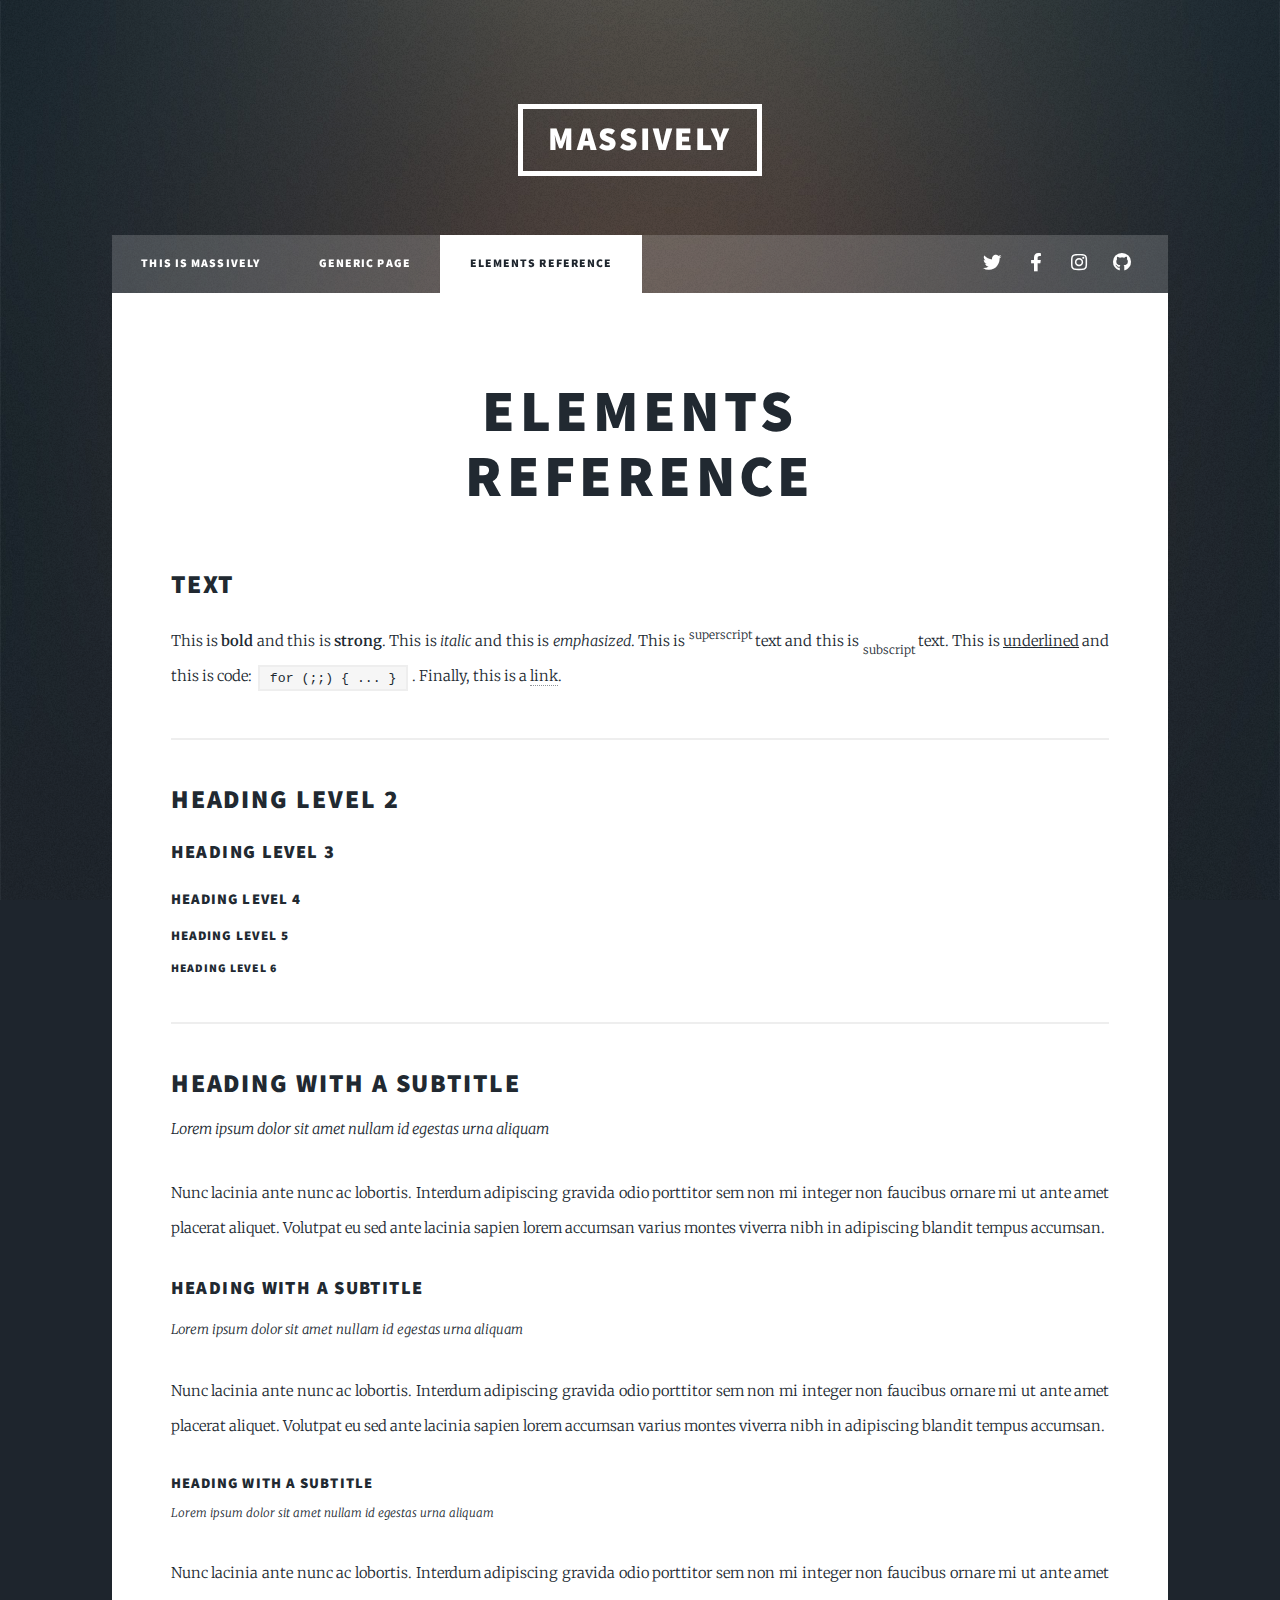
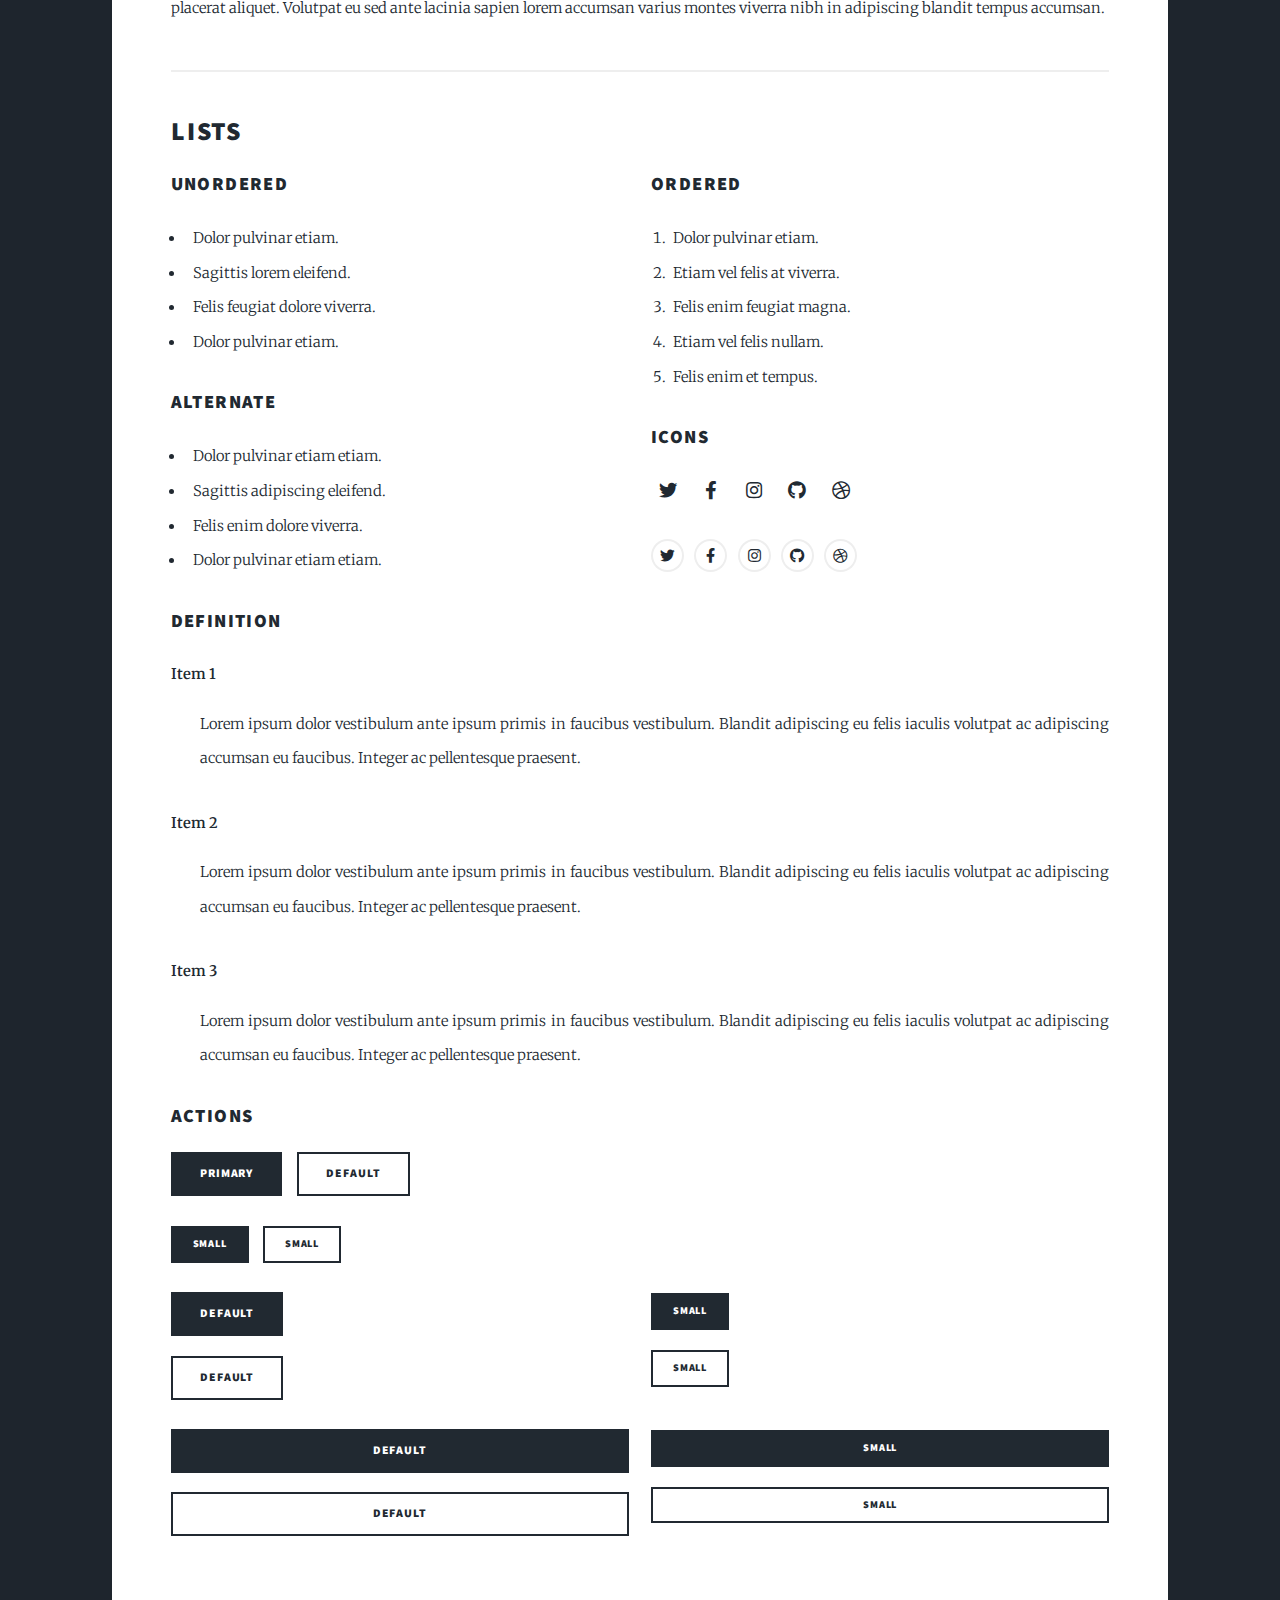
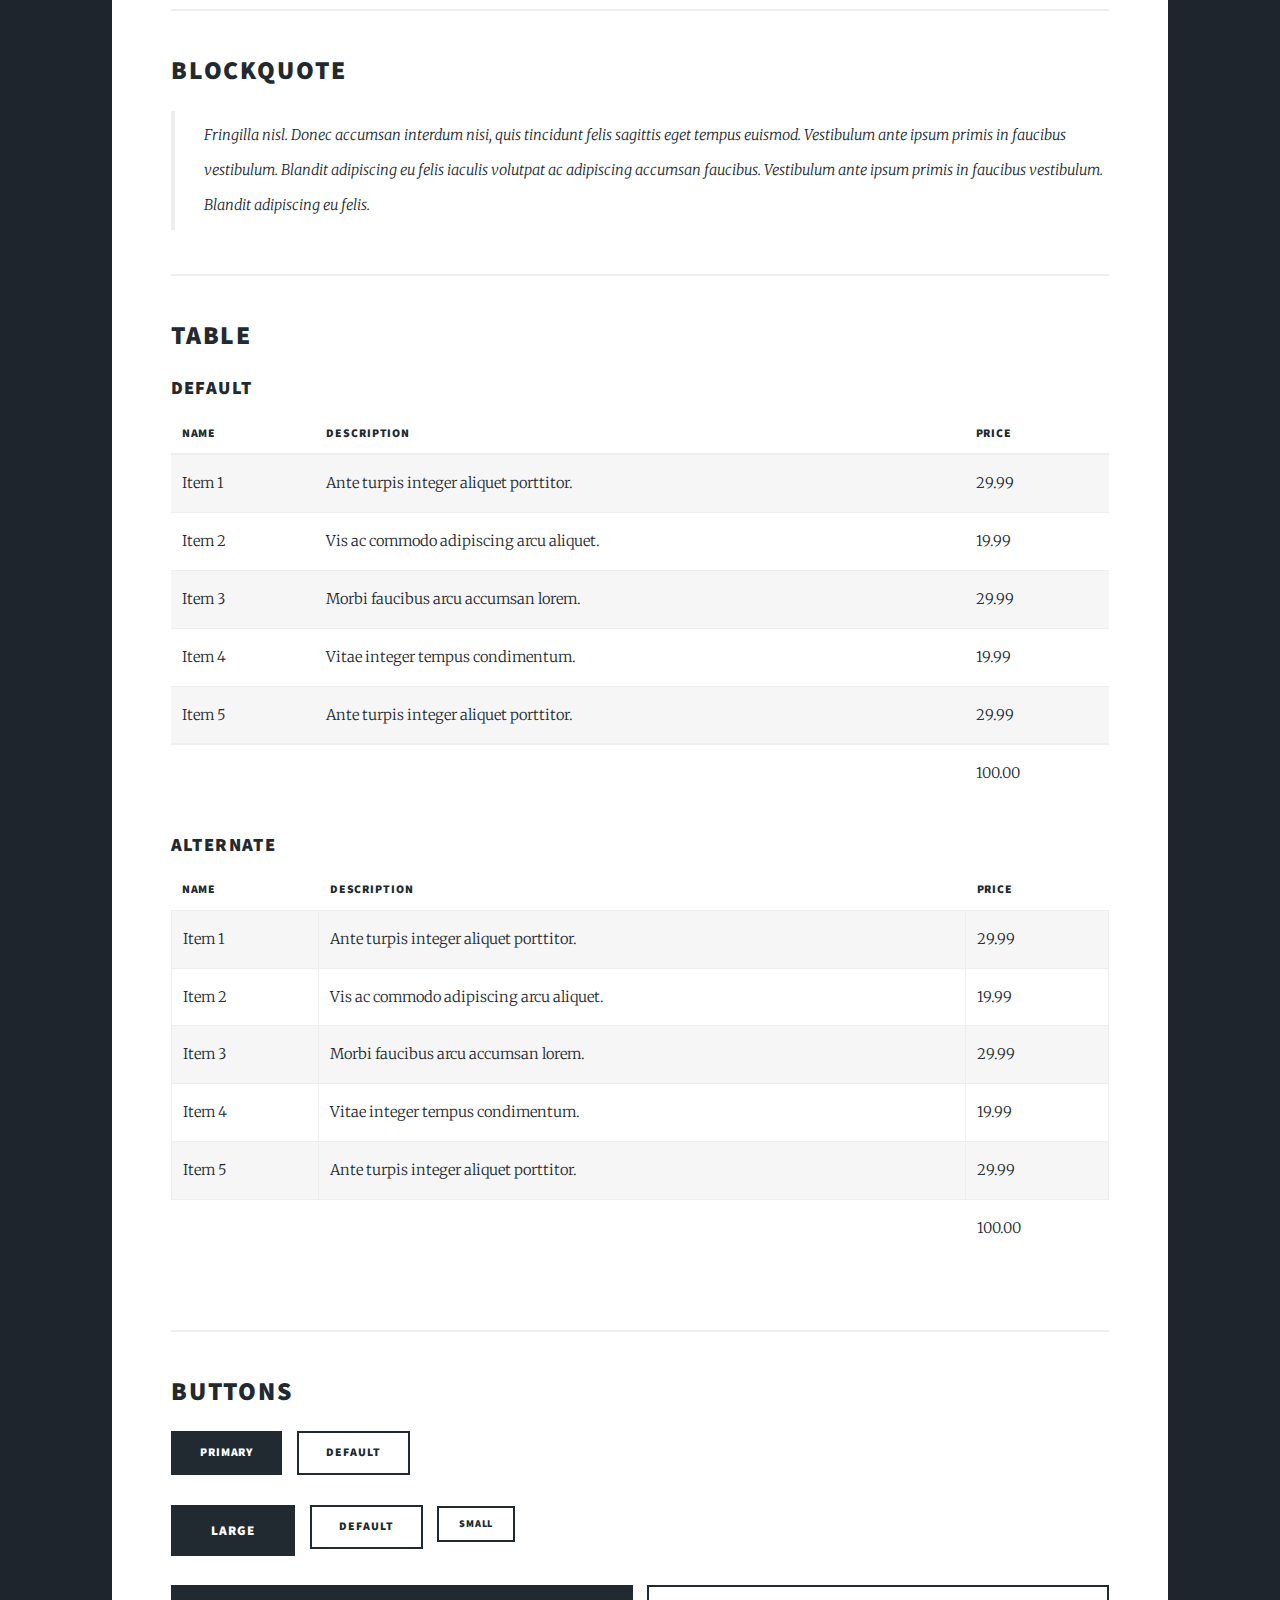
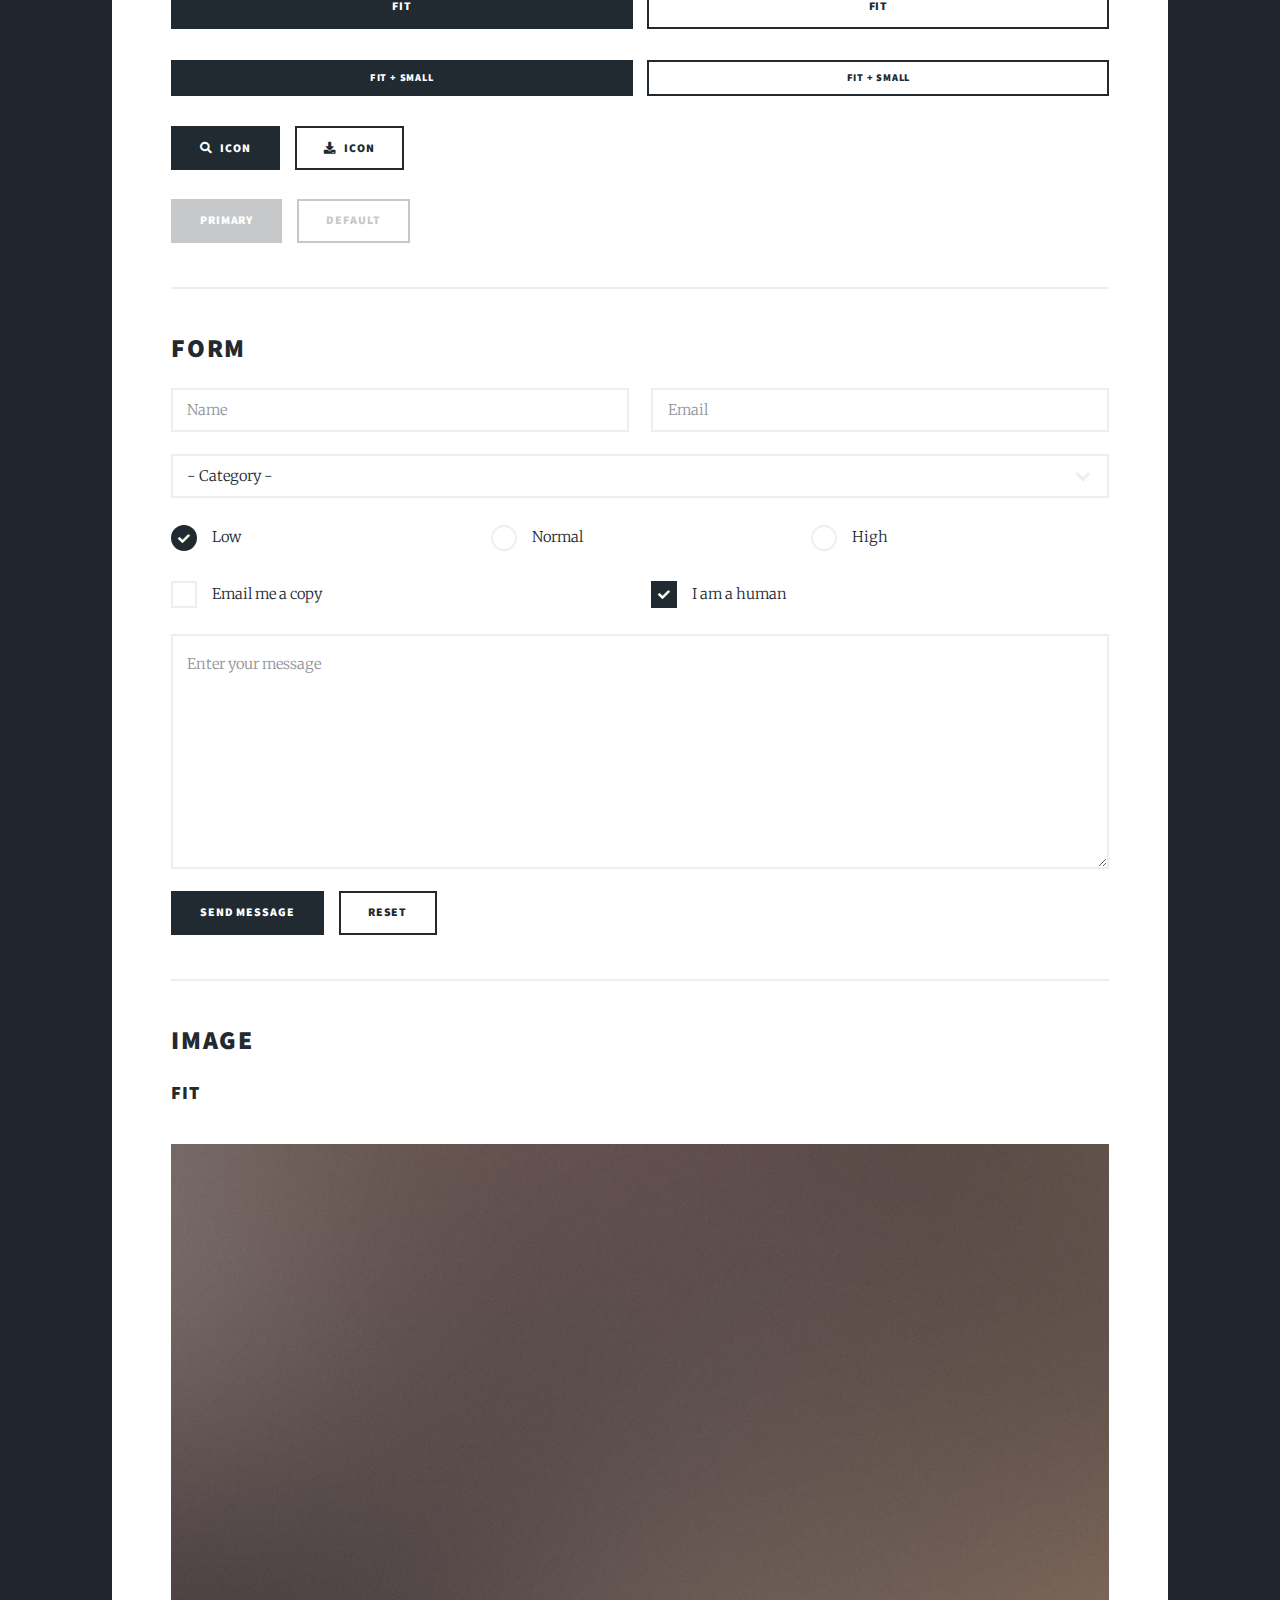
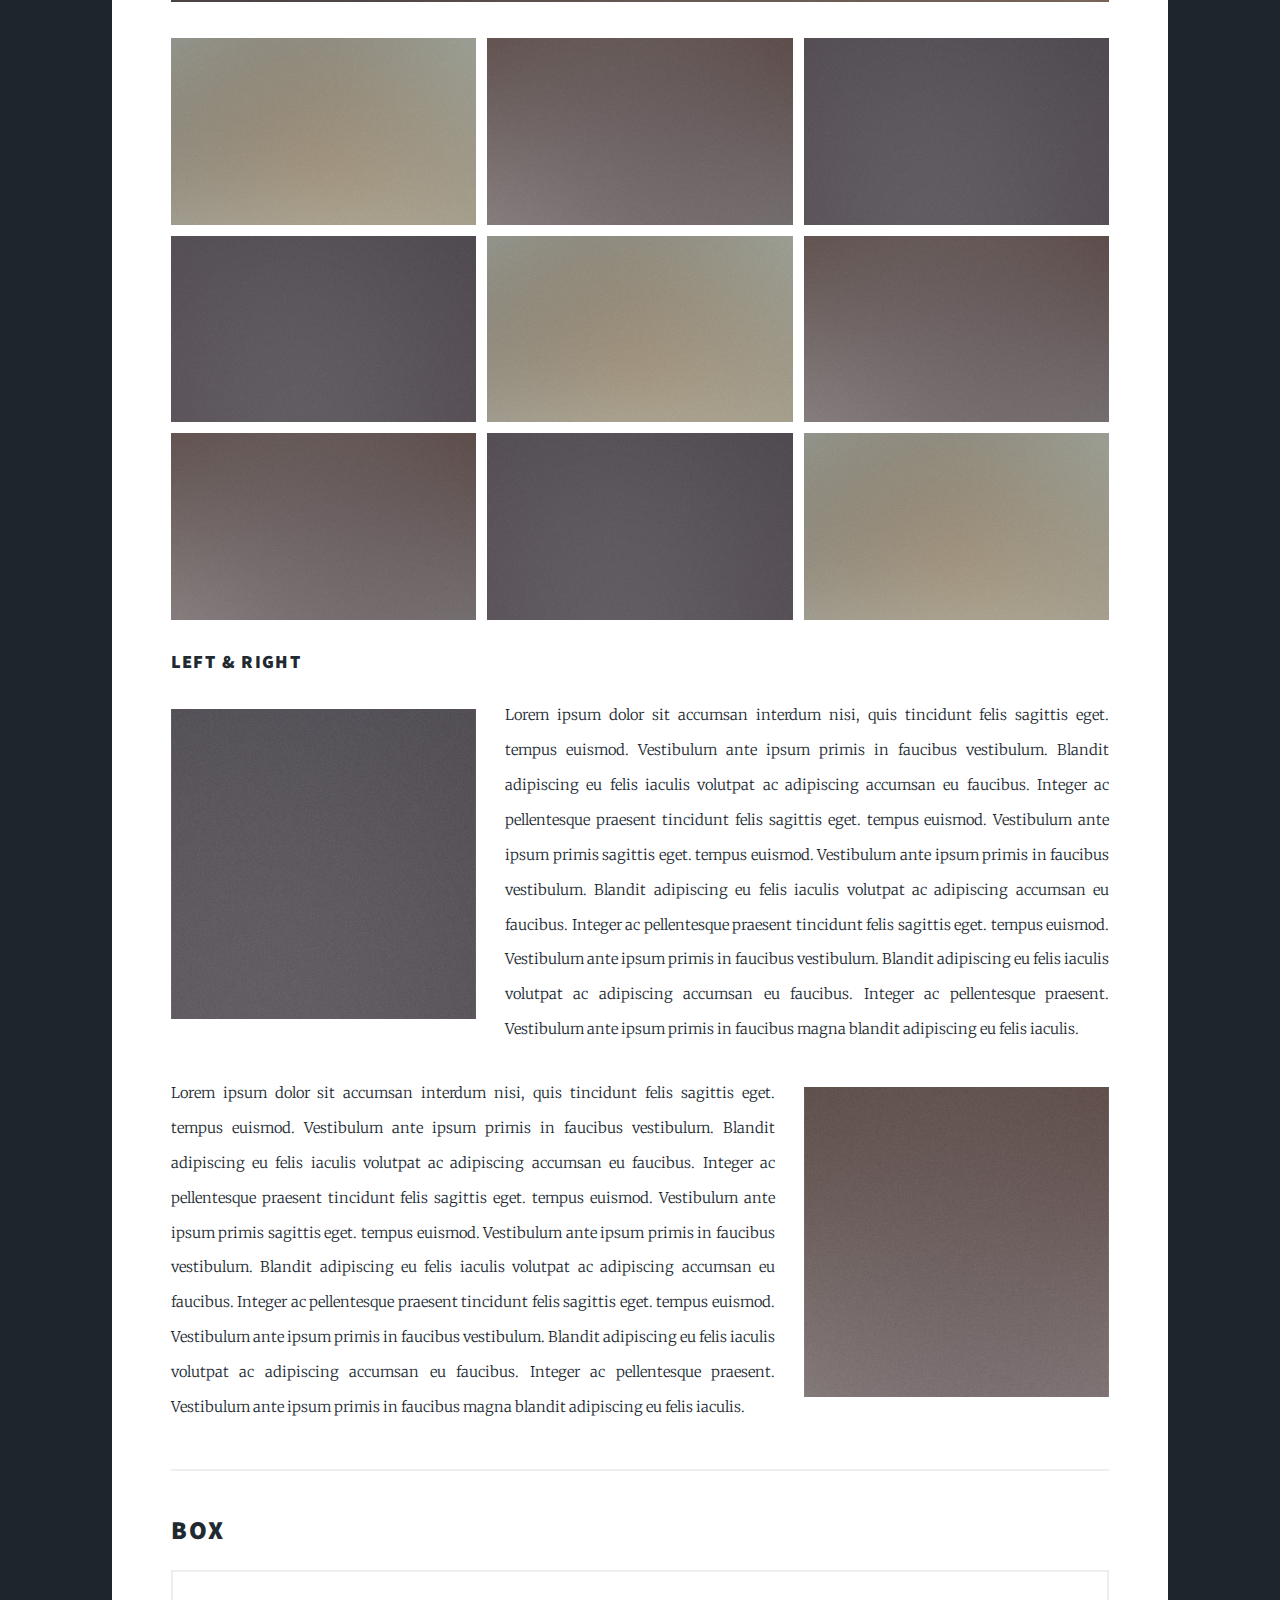
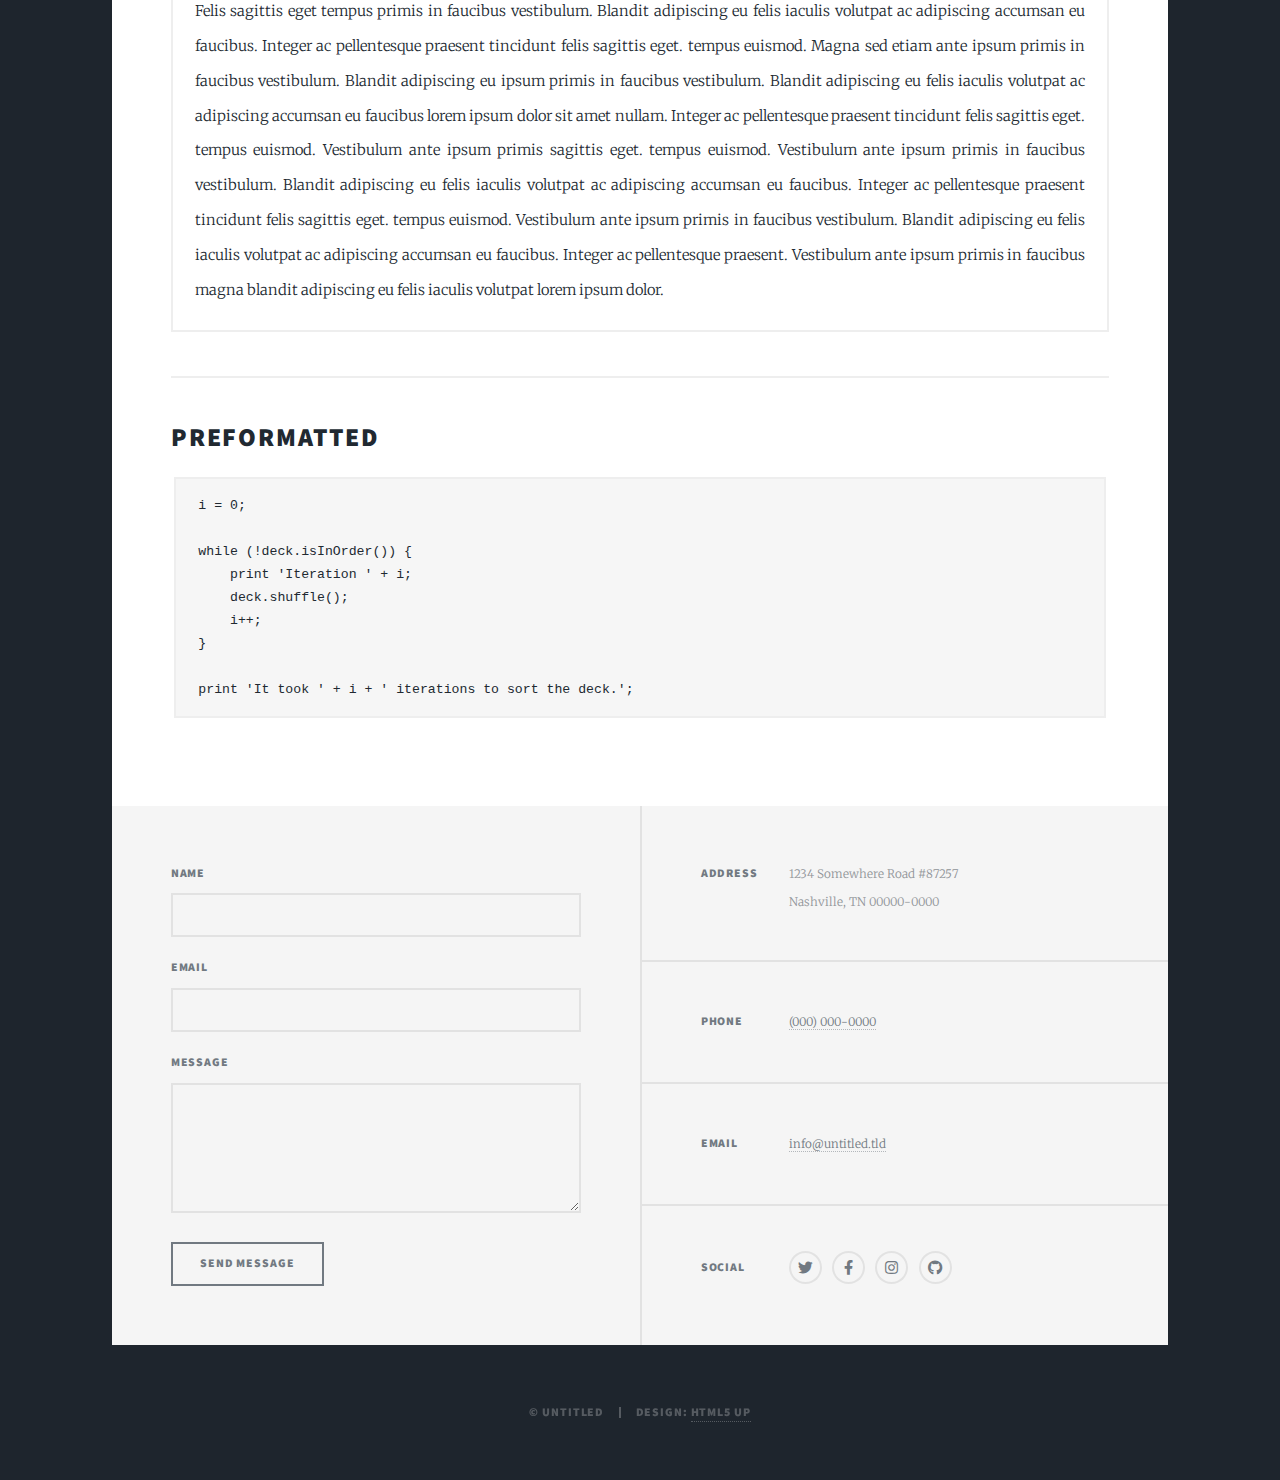
==== elements.html @ 5b3cd72f "Massively Site template upload" ====
<!DOCTYPE HTML>
<!--
	Massively by HTML5 UP
	html5up.net | @ajlkn
	Free for personal and commercial use under the CCA 3.0 license (html5up.net/license)
-->
<html>
	<head>
		<title>Elements Reference - Massively by HTML5 UP</title>
		<meta charset="utf-8" />
		<meta name="viewport" content="width=device-width, initial-scale=1, user-scalable=no" />
		<link rel="stylesheet" href="assets/css/main.css" />
		<noscript><link rel="stylesheet" href="assets/css/noscript.css" /></noscript>
	</head>
	<body class="is-preload">

		<!-- Wrapper -->
			<div id="wrapper">

				<!-- Header -->
					<header id="header">
						<a href="index.html" class="logo">Massively</a>
					</header>

				<!-- Nav -->
					<nav id="nav">
						<ul class="links">
							<li><a href="index.html">This is Massively</a></li>
							<li><a href="generic.html">Generic Page</a></li>
							<li class="active"><a href="elements.html">Elements Reference</a></li>
						</ul>
						<ul class="icons">
							<li><a href="#" class="icon brands fa-twitter"><span class="label">Twitter</span></a></li>
							<li><a href="#" class="icon brands fa-facebook-f"><span class="label">Facebook</span></a></li>
							<li><a href="#" class="icon brands fa-instagram"><span class="label">Instagram</span></a></li>
							<li><a href="#" class="icon brands fa-github"><span class="label">GitHub</span></a></li>
						</ul>
					</nav>

				<!-- Main -->
					<div id="main">

						<!-- Post -->
							<section class="post">
								<header class="major">
									<h1>Elements<br />
									Reference</h1>
								</header>

								<!-- Text stuff -->
									<h2>Text</h2>
									<p>This is <b>bold</b> and this is <strong>strong</strong>. This is <i>italic</i> and this is <em>emphasized</em>.
									This is <sup>superscript</sup> text and this is <sub>subscript</sub> text.
									This is <u>underlined</u> and this is code: <code>for (;;) { ... }</code>.
									Finally, this is a <a href="#">link</a>.</p>
									<hr />
									<h2>Heading Level 2</h2>
									<h3>Heading Level 3</h3>
									<h4>Heading Level 4</h4>
									<h5>Heading Level 5</h5>
									<h6>Heading Level 6</h6>
									<hr />
									<header>
										<h2>Heading with a Subtitle</h2>
										<p>Lorem ipsum dolor sit amet nullam id egestas urna aliquam</p>
									</header>
									<p>Nunc lacinia ante nunc ac lobortis. Interdum adipiscing gravida odio porttitor sem non mi integer non faucibus ornare mi ut ante amet placerat aliquet. Volutpat eu sed ante lacinia sapien lorem accumsan varius montes viverra nibh in adipiscing blandit tempus accumsan.</p>
									<header>
										<h3>Heading with a Subtitle</h3>
										<p>Lorem ipsum dolor sit amet nullam id egestas urna aliquam</p>
									</header>
									<p>Nunc lacinia ante nunc ac lobortis. Interdum adipiscing gravida odio porttitor sem non mi integer non faucibus ornare mi ut ante amet placerat aliquet. Volutpat eu sed ante lacinia sapien lorem accumsan varius montes viverra nibh in adipiscing blandit tempus accumsan.</p>
									<header>
										<h4>Heading with a Subtitle</h4>
										<p>Lorem ipsum dolor sit amet nullam id egestas urna aliquam</p>
									</header>
									<p>Nunc lacinia ante nunc ac lobortis. Interdum adipiscing gravida odio porttitor sem non mi integer non faucibus ornare mi ut ante amet placerat aliquet. Volutpat eu sed ante lacinia sapien lorem accumsan varius montes viverra nibh in adipiscing blandit tempus accumsan.</p>

									<hr />

								<!-- Lists -->
									<h2>Lists</h2>
									<div class="row">
										<div class="col-6 col-12-small">

											<h3>Unordered</h3>
											<ul>
												<li>Dolor pulvinar etiam.</li>
												<li>Sagittis lorem eleifend.</li>
												<li>Felis feugiat dolore viverra.</li>
												<li>Dolor pulvinar etiam.</li>
											</ul>

											<h3>Alternate</h3>
											<ul class="alt">
												<li>Dolor pulvinar etiam etiam.</li>
												<li>Sagittis adipiscing eleifend.</li>
												<li>Felis enim dolore viverra.</li>
												<li>Dolor pulvinar etiam etiam.</li>
											</ul>

										</div>
										<div class="col-6 col-12-small">

											<h3>Ordered</h3>
											<ol>
												<li>Dolor pulvinar etiam.</li>
												<li>Etiam vel felis at viverra.</li>
												<li>Felis enim feugiat magna.</li>
												<li>Etiam vel felis nullam.</li>
												<li>Felis enim et tempus.</li>
											</ol>

											<h3>Icons</h3>
											<ul class="icons">
												<li><a href="#" class="icon brands fa-twitter"><span class="label">Twitter</span></a></li>
												<li><a href="#" class="icon brands fa-facebook-f"><span class="label">Facebook</span></a></li>
												<li><a href="#" class="icon brands fa-instagram"><span class="label">Instagram</span></a></li>
												<li><a href="#" class="icon brands fa-github"><span class="label">Github</span></a></li>
												<li><a href="#" class="icon brands fa-dribbble"><span class="label">Dribbble</span></a></li>
											</ul>
											<ul class="icons alt">
												<li><a href="#" class="icon brands alt fa-twitter"><span class="label">Twitter</span></a></li>
												<li><a href="#" class="icon brands alt fa-facebook-f"><span class="label">Facebook</span></a></li>
												<li><a href="#" class="icon brands alt fa-instagram"><span class="label">Instagram</span></a></li>
												<li><a href="#" class="icon brands alt fa-github"><span class="label">Github</span></a></li>
												<li><a href="#" class="icon brands alt fa-dribbble"><span class="label">Dribbble</span></a></li>
											</ul>

										</div>
									</div>
									<h3>Definition</h3>
									<dl>
										<dt>Item 1</dt>
										<dd>
											<p>Lorem ipsum dolor vestibulum ante ipsum primis in faucibus vestibulum. Blandit adipiscing eu felis iaculis volutpat ac adipiscing accumsan eu faucibus. Integer ac pellentesque praesent.</p>
										</dd>
										<dt>Item 2</dt>
										<dd>
											<p>Lorem ipsum dolor vestibulum ante ipsum primis in faucibus vestibulum. Blandit adipiscing eu felis iaculis volutpat ac adipiscing accumsan eu faucibus. Integer ac pellentesque praesent.</p>
										</dd>
										<dt>Item 3</dt>
										<dd>
											<p>Lorem ipsum dolor vestibulum ante ipsum primis in faucibus vestibulum. Blandit adipiscing eu felis iaculis volutpat ac adipiscing accumsan eu faucibus. Integer ac pellentesque praesent.</p>
										</dd>
									</dl>

									<h3>Actions</h3>
									<ul class="actions">
										<li><a href="#" class="button primary">Primary</a></li>
										<li><a href="#" class="button">Default</a></li>
									</ul>
									<ul class="actions small">
										<li><a href="#" class="button primary small">Small</a></li>
										<li><a href="#" class="button small">Small</a></li>
									</ul>
									<div class="row">
										<div class="col-6 col-12-small">
											<ul class="actions stacked">
												<li><a href="#" class="button primary">Default</a></li>
												<li><a href="#" class="button">Default</a></li>
											</ul>
										</div>
										<div class="col-6 col-12-small">
											<ul class="actions stacked">
												<li><a href="#" class="button primary small">Small</a></li>
												<li><a href="#" class="button small">Small</a></li>
											</ul>
										</div>
									</div>
									<div class="row">
										<div class="col-6 col-12-small">
											<ul class="actions stacked">
												<li><a href="#" class="button primary fit">Default</a></li>
												<li><a href="#" class="button fit">Default</a></li>
											</ul>
										</div>
										<div class="col-6 col-12-small">
											<ul class="actions stacked">
												<li><a href="#" class="button primary small fit">Small</a></li>
												<li><a href="#" class="button small fit">Small</a></li>
											</ul>
										</div>
									</div>

									<hr />

								<!-- Blockquote -->
									<h2>Blockquote</h2>
									<blockquote>Fringilla nisl. Donec accumsan interdum nisi, quis tincidunt felis sagittis eget tempus euismod. Vestibulum ante ipsum primis in faucibus vestibulum. Blandit adipiscing eu felis iaculis volutpat ac adipiscing accumsan faucibus. Vestibulum ante ipsum primis in faucibus vestibulum. Blandit adipiscing eu felis.</blockquote>

									<hr />

								<!-- Table -->
									<h2>Table</h2>

									<h3>Default</h3>
									<div class="table-wrapper">
										<table>
											<thead>
												<tr>
													<th>Name</th>
													<th>Description</th>
													<th>Price</th>
												</tr>
											</thead>
											<tbody>
												<tr>
													<td>Item 1</td>
													<td>Ante turpis integer aliquet porttitor.</td>
													<td>29.99</td>
												</tr>
												<tr>
													<td>Item 2</td>
													<td>Vis ac commodo adipiscing arcu aliquet.</td>
													<td>19.99</td>
												</tr>
												<tr>
													<td>Item 3</td>
													<td> Morbi faucibus arcu accumsan lorem.</td>
													<td>29.99</td>
												</tr>
												<tr>
													<td>Item 4</td>
													<td>Vitae integer tempus condimentum.</td>
													<td>19.99</td>
												</tr>
												<tr>
													<td>Item 5</td>
													<td>Ante turpis integer aliquet porttitor.</td>
													<td>29.99</td>
												</tr>
											</tbody>
											<tfoot>
												<tr>
													<td colspan="2"></td>
													<td>100.00</td>
												</tr>
											</tfoot>
										</table>
									</div>

									<h3>Alternate</h3>
									<div class="table-wrapper">
										<table class="alt">
											<thead>
												<tr>
													<th>Name</th>
													<th>Description</th>
													<th>Price</th>
												</tr>
											</thead>
											<tbody>
												<tr>
													<td>Item 1</td>
													<td>Ante turpis integer aliquet porttitor.</td>
													<td>29.99</td>
												</tr>
												<tr>
													<td>Item 2</td>
													<td>Vis ac commodo adipiscing arcu aliquet.</td>
													<td>19.99</td>
												</tr>
												<tr>
													<td>Item 3</td>
													<td> Morbi faucibus arcu accumsan lorem.</td>
													<td>29.99</td>
												</tr>
												<tr>
													<td>Item 4</td>
													<td>Vitae integer tempus condimentum.</td>
													<td>19.99</td>
												</tr>
												<tr>
													<td>Item 5</td>
													<td>Ante turpis integer aliquet porttitor.</td>
													<td>29.99</td>
												</tr>
											</tbody>
											<tfoot>
												<tr>
													<td colspan="2"></td>
													<td>100.00</td>
												</tr>
											</tfoot>
										</table>
									</div>

									<hr />

								<!-- Buttons -->
									<h2>Buttons</h2>
									<ul class="actions">
										<li><a href="#" class="button primary">Primary</a></li>
										<li><a href="#" class="button">Default</a></li>
									</ul>
									<ul class="actions">
										<li><a href="#" class="button primary large">Large</a></li>
										<li><a href="#" class="button">Default</a></li>
										<li><a href="#" class="button small">Small</a></li>
									</ul>
									<ul class="actions fit">
										<li><a href="#" class="button primary fit">Fit</a></li>
										<li><a href="#" class="button fit">Fit</a></li>
									</ul>
									<ul class="actions fit small">
										<li><a href="#" class="button primary fit small">Fit + Small</a></li>
										<li><a href="#" class="button fit small">Fit + Small</a></li>
									</ul>
									<ul class="actions">
										<li><a href="#" class="button primary icon solid fa-search">Icon</a></li>
										<li><a href="#" class="button icon solid fa-download">Icon</a></li>
									</ul>
									<ul class="actions">
										<li><span class="button primary disabled">Primary</span></li>
										<li><span class="button disabled">Default</span></li>
									</ul>

									<hr />

								<!-- Form -->
									<h2>Form</h2>

									<form method="post" action="#">
										<div class="row gtr-uniform">
											<div class="col-6 col-12-xsmall">
												<input type="text" name="demo-name" id="demo-name" value="" placeholder="Name" />
											</div>
											<div class="col-6 col-12-xsmall">
												<input type="email" name="demo-email" id="demo-email" value="" placeholder="Email" />
											</div>
											<!-- Break -->
											<div class="col-12">
												<select name="demo-category" id="demo-category">
													<option value="">- Category -</option>
													<option value="1">Manufacturing</option>
													<option value="1">Shipping</option>
													<option value="1">Administration</option>
													<option value="1">Human Resources</option>
												</select>
											</div>
											<!-- Break -->
											<div class="col-4 col-12-small">
												<input type="radio" id="demo-priority-low" name="demo-priority" checked>
												<label for="demo-priority-low">Low</label>
											</div>
											<div class="col-4 col-12-small">
												<input type="radio" id="demo-priority-normal" name="demo-priority">
												<label for="demo-priority-normal">Normal</label>
											</div>
											<div class="col-4 col-12-small">
												<input type="radio" id="demo-priority-high" name="demo-priority">
												<label for="demo-priority-high">High</label>
											</div>
											<!-- Break -->
											<div class="col-6 col-12-small">
												<input type="checkbox" id="demo-copy" name="demo-copy">
												<label for="demo-copy">Email me a copy</label>
											</div>
											<div class="col-6 col-12-small">
												<input type="checkbox" id="demo-human" name="demo-human" checked>
												<label for="demo-human">I am a human</label>
											</div>
											<!-- Break -->
											<div class="col-12">
												<textarea name="demo-message" id="demo-message" placeholder="Enter your message" rows="6"></textarea>
											</div>
											<!-- Break -->
											<div class="col-12">
												<ul class="actions">
													<li><input type="submit" value="Send Message" class="primary" /></li>
													<li><input type="reset" value="Reset" /></li>
												</ul>
											</div>
										</div>
									</form>

									<hr />

								<!-- Image -->
									<h2>Image</h2>

									<h3>Fit</h3>
									<span class="image fit"><img src="images/pic01.jpg" alt="" /></span>
									<div class="box alt">
										<div class="row gtr-50 gtr-uniform">
											<div class="col-4"><span class="image fit"><img src="images/pic02.jpg" alt="" /></span></div>
											<div class="col-4"><span class="image fit"><img src="images/pic03.jpg" alt="" /></span></div>
											<div class="col-4"><span class="image fit"><img src="images/pic04.jpg" alt="" /></span></div>
											<!-- Break -->
											<div class="col-4"><span class="image fit"><img src="images/pic04.jpg" alt="" /></span></div>
											<div class="col-4"><span class="image fit"><img src="images/pic02.jpg" alt="" /></span></div>
											<div class="col-4"><span class="image fit"><img src="images/pic03.jpg" alt="" /></span></div>
											<!-- Break -->
											<div class="col-4"><span class="image fit"><img src="images/pic03.jpg" alt="" /></span></div>
											<div class="col-4"><span class="image fit"><img src="images/pic04.jpg" alt="" /></span></div>
											<div class="col-4"><span class="image fit"><img src="images/pic02.jpg" alt="" /></span></div>
										</div>
									</div>

									<h3>Left &amp; Right</h3>
									<p><span class="image left"><img src="images/pic08.jpg" alt="" /></span>Lorem ipsum dolor sit accumsan interdum nisi, quis tincidunt felis sagittis eget. tempus euismod. Vestibulum ante ipsum primis in faucibus vestibulum. Blandit adipiscing eu felis iaculis volutpat ac adipiscing accumsan eu faucibus. Integer ac pellentesque praesent tincidunt felis sagittis eget. tempus euismod. Vestibulum ante ipsum primis sagittis eget. tempus euismod. Vestibulum ante ipsum primis in faucibus vestibulum. Blandit adipiscing eu felis iaculis volutpat ac adipiscing accumsan eu faucibus. Integer ac pellentesque praesent tincidunt felis sagittis eget. tempus euismod. Vestibulum ante ipsum primis in faucibus vestibulum. Blandit adipiscing eu felis iaculis volutpat ac adipiscing accumsan eu faucibus. Integer ac pellentesque praesent. Vestibulum ante ipsum primis in faucibus magna blandit adipiscing eu felis iaculis.</p>
									<p><span class="image right"><img src="images/pic09.jpg" alt="" /></span>Lorem ipsum dolor sit accumsan interdum nisi, quis tincidunt felis sagittis eget. tempus euismod. Vestibulum ante ipsum primis in faucibus vestibulum. Blandit adipiscing eu felis iaculis volutpat ac adipiscing accumsan eu faucibus. Integer ac pellentesque praesent tincidunt felis sagittis eget. tempus euismod. Vestibulum ante ipsum primis sagittis eget. tempus euismod. Vestibulum ante ipsum primis in faucibus vestibulum. Blandit adipiscing eu felis iaculis volutpat ac adipiscing accumsan eu faucibus. Integer ac pellentesque praesent tincidunt felis sagittis eget. tempus euismod. Vestibulum ante ipsum primis in faucibus vestibulum. Blandit adipiscing eu felis iaculis volutpat ac adipiscing accumsan eu faucibus. Integer ac pellentesque praesent. Vestibulum ante ipsum primis in faucibus magna blandit adipiscing eu felis iaculis.</p>

									<hr />

								<!-- Box -->
									<h2>Box</h2>
									<div class="box">
										<p>Felis sagittis eget tempus primis in faucibus vestibulum. Blandit adipiscing eu felis iaculis volutpat ac adipiscing accumsan eu faucibus. Integer ac pellentesque praesent tincidunt felis sagittis eget. tempus euismod. Magna sed etiam ante ipsum primis in faucibus vestibulum. Blandit adipiscing eu ipsum primis in faucibus vestibulum. Blandit adipiscing eu felis iaculis volutpat ac adipiscing accumsan eu faucibus lorem ipsum dolor sit amet nullam. Integer ac pellentesque praesent tincidunt felis sagittis eget. tempus euismod. Vestibulum ante ipsum primis sagittis eget. tempus euismod. Vestibulum ante ipsum primis in faucibus vestibulum. Blandit adipiscing eu felis iaculis volutpat ac adipiscing accumsan eu faucibus. Integer ac pellentesque praesent tincidunt felis sagittis eget. tempus euismod. Vestibulum ante ipsum primis in faucibus vestibulum. Blandit adipiscing eu felis iaculis volutpat ac adipiscing accumsan eu faucibus. Integer ac pellentesque praesent. Vestibulum ante ipsum primis in faucibus magna blandit adipiscing eu felis iaculis volutpat lorem ipsum dolor.</p>
									</div>

									<hr />

								<!-- Preformatted Code -->
									<h2>Preformatted</h2>
									<pre><code>i = 0;

while (!deck.isInOrder()) {
    print 'Iteration ' + i;
    deck.shuffle();
    i++;
}

print 'It took ' + i + ' iterations to sort the deck.';
</code></pre>

							</section>

					</div>

				<!-- Footer -->
					<footer id="footer">
						<section>
							<form method="post" action="#">
								<div class="fields">
									<div class="field">
										<label for="name">Name</label>
										<input type="text" name="name" id="name" />
									</div>
									<div class="field">
										<label for="email">Email</label>
										<input type="text" name="email" id="email" />
									</div>
									<div class="field">
										<label for="message">Message</label>
										<textarea name="message" id="message" rows="3"></textarea>
									</div>
								</div>
								<ul class="actions">
									<li><input type="submit" value="Send Message" /></li>
								</ul>
							</form>
						</section>
						<section class="split contact">
							<section class="alt">
								<h3>Address</h3>
								<p>1234 Somewhere Road #87257<br />
								Nashville, TN 00000-0000</p>
							</section>
							<section>
								<h3>Phone</h3>
								<p><a href="#">(000) 000-0000</a></p>
							</section>
							<section>
								<h3>Email</h3>
								<p><a href="#">info@untitled.tld</a></p>
							</section>
							<section>
								<h3>Social</h3>
								<ul class="icons alt">
									<li><a href="#" class="icon brands alt fa-twitter"><span class="label">Twitter</span></a></li>
									<li><a href="#" class="icon brands alt fa-facebook-f"><span class="label">Facebook</span></a></li>
									<li><a href="#" class="icon brands alt fa-instagram"><span class="label">Instagram</span></a></li>
									<li><a href="#" class="icon brands alt fa-github"><span class="label">GitHub</span></a></li>
								</ul>
							</section>
						</section>
					</footer>

				<!-- Copyright -->
					<div id="copyright">
						<ul><li>&copy; Untitled</li><li>Design: <a href="https://html5up.net">HTML5 UP</a></li></ul>
					</div>

			</div>

		<!-- Scripts -->
			<script src="assets/js/jquery.min.js"></script>
			<script src="assets/js/jquery.scrollex.min.js"></script>
			<script src="assets/js/jquery.scrolly.min.js"></script>
			<script src="assets/js/browser.min.js"></script>
			<script src="assets/js/breakpoints.min.js"></script>
			<script src="assets/js/util.js"></script>
			<script src="assets/js/main.js"></script>

	</body>
</html>
---- assets/css/main.css ----
@import url(fontawesome-all.min.css);
@import url("https://fonts.googleapis.com/css?family=Merriweather:300,700,300italic,700italic|Source+Sans+Pro:900");

/*
	Massively by HTML5 UP
	html5up.net | @ajlkn
	Free for personal and commercial use under the CCA 3.0 license (html5up.net/license)
*/

html, body, div, span, applet, object,
iframe, h1, h2, h3, h4, h5, h6, p, blockquote,
pre, a, abbr, acronym, address, big, cite,
code, del, dfn, em, img, ins, kbd, q, s, samp,
small, strike, strong, sub, sup, tt, var, b,
u, i, center, dl, dt, dd, ol, ul, li, fieldset,
form, label, legend, table, caption, tbody,
tfoot, thead, tr, th, td, article, aside,
canvas, details, embed, figure, figcaption,
footer, header, hgroup, menu, nav, output, ruby,
section, summary, time, mark, audio, video {
	margin: 0;
	padding: 0;
	border: 0;
	font-size: 100%;
	font: inherit;
	vertical-align: baseline;}

article, aside, details, figcaption, figure,
footer, header, hgroup, menu, nav, section {
	display: block;}

body {
	line-height: 1;
}

ol, ul {
	list-style: none;
}

blockquote, q {
	quotes: none;
}

	blockquote:before, blockquote:after, q:before, q:after {
		content: '';
		content: none;
	}

table {
	border-collapse: collapse;
	border-spacing: 0;
}

body {
	-webkit-text-size-adjust: none;
}

mark {
	background-color: transparent;
	color: inherit;
}

input::-moz-focus-inner {
	border: 0;
	padding: 0;
}

input, select, textarea {
	-moz-appearance: none;
	-webkit-appearance: none;
	-ms-appearance: none;
	appearance: none;
}

/* Basic */

	@-ms-viewport {
		width: device-width;
	}

	body {
		-ms-overflow-style: scrollbar;
	}

	@media screen and (max-width: 480px) {

		html, body {
			min-width: 320px;
		}

	}

	html {
		box-sizing: border-box;
	}

	*, *:before, *:after {
		box-sizing: inherit;
	}

	body {
		background-color: #1e252d;
	}

		body.is-preload *, body.is-preload *:before, body.is-preload *:after {
			-moz-animation: none !important;
			-webkit-animation: none !important;
			-ms-animation: none !important;
			animation: none !important;
			-moz-transition: none !important;
			-webkit-transition: none !important;
			-ms-transition: none !important;
			transition: none !important;
		}

/* Type */

	html {
		font-size: 16pt;
	}

		@media screen and (max-width: 1680px) {

			html {
				font-size: 12pt;
			}

		}

		@media screen and (max-width: 1280px) {

			html {
				font-size: 11pt;
			}

		}

		@media screen and (max-width: 360px) {

			html {
				font-size: 10pt;
			}

		}

	body {
		color: #212931;
	}

	body, input, select, textarea {
		font-family: "Merriweather", Georgia, serif;
		font-weight: 300;
		font-size: 1rem;
		line-height: 2.375;
	}

	a {
		-moz-transition: color 0.2s ease-in-out, background-color 0.2s ease-in-out, border-color 0.2s ease-in-out, box-shadow 0.2s ease-in-out;
		-webkit-transition: color 0.2s ease-in-out, background-color 0.2s ease-in-out, border-color 0.2s ease-in-out, box-shadow 0.2s ease-in-out;
		-ms-transition: color 0.2s ease-in-out, background-color 0.2s ease-in-out, border-color 0.2s ease-in-out, box-shadow 0.2s ease-in-out;
		transition: color 0.2s ease-in-out, background-color 0.2s ease-in-out, border-color 0.2s ease-in-out, box-shadow 0.2s ease-in-out;
		border-bottom: dotted 1px;
		text-decoration: none;
	}

		a:hover {
			border-bottom-color: transparent;
		}

	strong, b {
		font-weight: 600;
	}

	em, i {
		font-style: italic;
	}

	p {
		text-align: justify;
		margin: 0 0 2rem 0;
	}

	h1, h2, h3, h4, h5, h6 {
		font-family: "Source Sans Pro", Helvetica, sans-serif;
		font-weight: 900;
		line-height: 1.5;
		letter-spacing: 0.075em;
		text-transform: uppercase;
		margin: 0 0 1rem 0;
	}

		h1 a, h2 a, h3 a, h4 a, h5 a, h6 a {
			border-bottom: 0;
			color: inherit;
			text-decoration: none;
		}

	h1 {
		font-size: 4rem;
		line-height: 1.1;
		margin: 0 0 2rem 0;
	}

	h2 {
		font-size: 1.75rem;
		line-height: 1.3;
		margin: 0 0 1.5rem 0;
	}

	h3 {
		font-size: 1.25rem;
		margin: 0 0 1.5rem 0;
	}

	h4 {
		font-size: 1rem;
	}

	h5 {
		font-size: 0.9rem;
	}

	h6 {
		font-size: 0.8rem;
	}

	sub {
		font-size: 0.8rem;
		position: relative;
		top: 0.5rem;
	}

	sup {
		font-size: 0.8rem;
		position: relative;
		top: -0.5rem;
	}

	blockquote {
		border-left: solid 4px;
		font-style: italic;
		margin: 0 0 2rem 0;
		padding: 0.5rem 0 0.5rem 2rem;
	}

	code {
		border: solid 2px;
		font-family: "Courier New", monospace;
		font-size: 0.9rem;
		margin: 0 0.25rem;
		padding: 0.25rem 0.65rem;
	}

	pre {
		-webkit-overflow-scrolling: touch;
		font-family: "Courier New", monospace;
		font-size: 0.9rem;
		margin: 0 0 2rem 0;
	}

		pre code {
			display: block;
			line-height: 1.75;
			padding: 1rem 1.5rem;
			overflow-x: auto;
		}

	hr {
		border: 0;
		border-bottom: solid 2px;
		margin: 3rem 0;
	}

		hr.major {
			margin: 5rem 0;
		}

	.align-left {
		text-align: left;
	}

	.align-center {
		text-align: center;
	}

	.align-right {
		text-align: right;
	}

	input, select, textarea {
		color: #212931;
	}

	a {
		color: #212931;
		border-bottom-color: rgba(33, 41, 49, 0.5);
	}

		a:hover {
			border-bottom-color: transparent;
			color: #18bfef !important;
		}

	strong, b {
		color: #212931;
	}

	h1, h2, h3, h4, h5, h6 {
		color: #212931;
	}

	blockquote {
		border-left-color: #eeeeee;
	}

	code {
		background: rgba(220, 220, 220, 0.25);
		border-color: #eeeeee;
	}

	hr {
		border-bottom-color: #eeeeee;
	}

/* Row */

	.row {
		display: flex;
		flex-wrap: wrap;
		box-sizing: border-box;
		align-items: stretch;
	}

		.row > * {
			box-sizing: border-box;
		}

		.row.gtr-uniform > * > :last-child {
			margin-bottom: 0;
		}

		.row.aln-left {
			justify-content: flex-start;
		}

		.row.aln-center {
			justify-content: center;
		}

		.row.aln-right {
			justify-content: flex-end;
		}

		.row.aln-top {
			align-items: flex-start;
		}

		.row.aln-middle {
			align-items: center;
		}

		.row.aln-bottom {
			align-items: flex-end;
		}

		.row > .imp {
			order: -1;
		}

		.row > .col-1 {
			width: 8.33333%;
		}

		.row > .off-1 {
			margin-left: 8.33333%;
		}

		.row > .col-2 {
			width: 16.66667%;
		}

		.row > .off-2 {
			margin-left: 16.66667%;
		}

		.row > .col-3 {
			width: 25%;
		}

		.row > .off-3 {
			margin-left: 25%;
		}

		.row > .col-4 {
			width: 33.33333%;
		}

		.row > .off-4 {
			margin-left: 33.33333%;
		}

		.row > .col-5 {
			width: 41.66667%;
		}

		.row > .off-5 {
			margin-left: 41.66667%;
		}

		.row > .col-6 {
			width: 50%;
		}

		.row > .off-6 {
			margin-left: 50%;
		}

		.row > .col-7 {
			width: 58.33333%;
		}

		.row > .off-7 {
			margin-left: 58.33333%;
		}

		.row > .col-8 {
			width: 66.66667%;
		}

		.row > .off-8 {
			margin-left: 66.66667%;
		}

		.row > .col-9 {
			width: 75%;
		}

		.row > .off-9 {
			margin-left: 75%;
		}

		.row > .col-10 {
			width: 83.33333%;
		}

		.row > .off-10 {
			margin-left: 83.33333%;
		}

		.row > .col-11 {
			width: 91.66667%;
		}

		.row > .off-11 {
			margin-left: 91.66667%;
		}

		.row > .col-12 {
			width: 100%;
		}

		.row > .off-12 {
			margin-left: 100%;
		}

		.row.gtr-0 {
			margin-top: 0;
			margin-left: 0rem;
		}

			.row.gtr-0 > * {
				padding: 0 0 0 0rem;
			}

			.row.gtr-0.gtr-uniform {
				margin-top: 0rem;
			}

				.row.gtr-0.gtr-uniform > * {
					padding-top: 0rem;
				}

		.row.gtr-25 {
			margin-top: 0;
			margin-left: -0.375rem;
		}

			.row.gtr-25 > * {
				padding: 0 0 0 0.375rem;
			}

			.row.gtr-25.gtr-uniform {
				margin-top: -0.375rem;
			}

				.row.gtr-25.gtr-uniform > * {
					padding-top: 0.375rem;
				}

		.row.gtr-50 {
			margin-top: 0;
			margin-left: -0.75rem;
		}

			.row.gtr-50 > * {
				padding: 0 0 0 0.75rem;
			}

			.row.gtr-50.gtr-uniform {
				margin-top: -0.75rem;
			}

				.row.gtr-50.gtr-uniform > * {
					padding-top: 0.75rem;
				}

		.row {
			margin-top: 0;
			margin-left: -1.5rem;
		}

			.row > * {
				padding: 0 0 0 1.5rem;
			}

			.row.gtr-uniform {
				margin-top: -1.5rem;
			}

				.row.gtr-uniform > * {
					padding-top: 1.5rem;
				}

		.row.gtr-150 {
			margin-top: 0;
			margin-left: -2.25rem;
		}

			.row.gtr-150 > * {
				padding: 0 0 0 2.25rem;
			}

			.row.gtr-150.gtr-uniform {
				margin-top: -2.25rem;
			}

				.row.gtr-150.gtr-uniform > * {
					padding-top: 2.25rem;
				}

		.row.gtr-200 {
			margin-top: 0;
			margin-left: -3rem;
		}

			.row.gtr-200 > * {
				padding: 0 0 0 3rem;
			}

			.row.gtr-200.gtr-uniform {
				margin-top: -3rem;
			}

				.row.gtr-200.gtr-uniform > * {
					padding-top: 3rem;
				}

		@media screen and (max-width: 1680px) {

			.row {
				display: flex;
				flex-wrap: wrap;
				box-sizing: border-box;
				align-items: stretch;
			}

				.row > * {
					box-sizing: border-box;
				}

				.row.gtr-uniform > * > :last-child {
					margin-bottom: 0;
				}

				.row.aln-left {
					justify-content: flex-start;
				}

				.row.aln-center {
					justify-content: center;
				}

				.row.aln-right {
					justify-content: flex-end;
				}

				.row.aln-top {
					align-items: flex-start;
				}

				.row.aln-middle {
					align-items: center;
				}

				.row.aln-bottom {
					align-items: flex-end;
				}

				.row > .imp-xlarge {
					order: -1;
				}

				.row > .col-1-xlarge {
					width: 8.33333%;
				}

				.row > .off-1-xlarge {
					margin-left: 8.33333%;
				}

				.row > .col-2-xlarge {
					width: 16.66667%;
				}

				.row > .off-2-xlarge {
					margin-left: 16.66667%;
				}

				.row > .col-3-xlarge {
					width: 25%;
				}

				.row > .off-3-xlarge {
					margin-left: 25%;
				}

				.row > .col-4-xlarge {
					width: 33.33333%;
				}

				.row > .off-4-xlarge {
					margin-left: 33.33333%;
				}

				.row > .col-5-xlarge {
					width: 41.66667%;
				}

				.row > .off-5-xlarge {
					margin-left: 41.66667%;
				}

				.row > .col-6-xlarge {
					width: 50%;
				}

				.row > .off-6-xlarge {
					margin-left: 50%;
				}

				.row > .col-7-xlarge {
					width: 58.33333%;
				}

				.row > .off-7-xlarge {
					margin-left: 58.33333%;
				}

				.row > .col-8-xlarge {
					width: 66.66667%;
				}

				.row > .off-8-xlarge {
					margin-left: 66.66667%;
				}

				.row > .col-9-xlarge {
					width: 75%;
				}

				.row > .off-9-xlarge {
					margin-left: 75%;
				}

				.row > .col-10-xlarge {
					width: 83.33333%;
				}

				.row > .off-10-xlarge {
					margin-left: 83.33333%;
				}

				.row > .col-11-xlarge {
					width: 91.66667%;
				}

				.row > .off-11-xlarge {
					margin-left: 91.66667%;
				}

				.row > .col-12-xlarge {
					width: 100%;
				}

				.row > .off-12-xlarge {
					margin-left: 100%;
				}

				.row.gtr-0 {
					margin-top: 0;
					margin-left: 0rem;
				}

					.row.gtr-0 > * {
						padding: 0 0 0 0rem;
					}

					.row.gtr-0.gtr-uniform {
						margin-top: 0rem;
					}

						.row.gtr-0.gtr-uniform > * {
							padding-top: 0rem;
						}

				.row.gtr-25 {
					margin-top: 0;
					margin-left: -0.375rem;
				}

					.row.gtr-25 > * {
						padding: 0 0 0 0.375rem;
					}

					.row.gtr-25.gtr-uniform {
						margin-top: -0.375rem;
					}

						.row.gtr-25.gtr-uniform > * {
							padding-top: 0.375rem;
						}

				.row.gtr-50 {
					margin-top: 0;
					margin-left: -0.75rem;
				}

					.row.gtr-50 > * {
						padding: 0 0 0 0.75rem;
					}

					.row.gtr-50.gtr-uniform {
						margin-top: -0.75rem;
					}

						.row.gtr-50.gtr-uniform > * {
							padding-top: 0.75rem;
						}

				.row {
					margin-top: 0;
					margin-left: -1.5rem;
				}

					.row > * {
						padding: 0 0 0 1.5rem;
					}

					.row.gtr-uniform {
						margin-top: -1.5rem;
					}

						.row.gtr-uniform > * {
							padding-top: 1.5rem;
						}

				.row.gtr-150 {
					margin-top: 0;
					margin-left: -2.25rem;
				}

					.row.gtr-150 > * {
						padding: 0 0 0 2.25rem;
					}

					.row.gtr-150.gtr-uniform {
						margin-top: -2.25rem;
					}

						.row.gtr-150.gtr-uniform > * {
							padding-top: 2.25rem;
						}

				.row.gtr-200 {
					margin-top: 0;
					margin-left: -3rem;
				}

					.row.gtr-200 > * {
						padding: 0 0 0 3rem;
					}

					.row.gtr-200.gtr-uniform {
						margin-top: -3rem;
					}

						.row.gtr-200.gtr-uniform > * {
							padding-top: 3rem;
						}

		}

		@media screen and (max-width: 1280px) {

			.row {
				display: flex;
				flex-wrap: wrap;
				box-sizing: border-box;
				align-items: stretch;
			}

				.row > * {
					box-sizing: border-box;
				}

				.row.gtr-uniform > * > :last-child {
					margin-bottom: 0;
				}

				.row.aln-left {
					justify-content: flex-start;
				}

				.row.aln-center {
					justify-content: center;
				}

				.row.aln-right {
					justify-content: flex-end;
				}

				.row.aln-top {
					align-items: flex-start;
				}

				.row.aln-middle {
					align-items: center;
				}

				.row.aln-bottom {
					align-items: flex-end;
				}

				.row > .imp-large {
					order: -1;
				}

				.row > .col-1-large {
					width: 8.33333%;
				}

				.row > .off-1-large {
					margin-left: 8.33333%;
				}

				.row > .col-2-large {
					width: 16.66667%;
				}

				.row > .off-2-large {
					margin-left: 16.66667%;
				}

				.row > .col-3-large {
					width: 25%;
				}

				.row > .off-3-large {
					margin-left: 25%;
				}

				.row > .col-4-large {
					width: 33.33333%;
				}

				.row > .off-4-large {
					margin-left: 33.33333%;
				}

				.row > .col-5-large {
					width: 41.66667%;
				}

				.row > .off-5-large {
					margin-left: 41.66667%;
				}

				.row > .col-6-large {
					width: 50%;
				}

				.row > .off-6-large {
					margin-left: 50%;
				}

				.row > .col-7-large {
					width: 58.33333%;
				}

				.row > .off-7-large {
					margin-left: 58.33333%;
				}

				.row > .col-8-large {
					width: 66.66667%;
				}

				.row > .off-8-large {
					margin-left: 66.66667%;
				}

				.row > .col-9-large {
					width: 75%;
				}

				.row > .off-9-large {
					margin-left: 75%;
				}

				.row > .col-10-large {
					width: 83.33333%;
				}

				.row > .off-10-large {
					margin-left: 83.33333%;
				}

				.row > .col-11-large {
					width: 91.66667%;
				}

				.row > .off-11-large {
					margin-left: 91.66667%;
				}

				.row > .col-12-large {
					width: 100%;
				}

				.row > .off-12-large {
					margin-left: 100%;
				}

				.row.gtr-0 {
					margin-top: 0;
					margin-left: 0rem;
				}

					.row.gtr-0 > * {
						padding: 0 0 0 0rem;
					}

					.row.gtr-0.gtr-uniform {
						margin-top: 0rem;
					}

						.row.gtr-0.gtr-uniform > * {
							padding-top: 0rem;
						}

				.row.gtr-25 {
					margin-top: 0;
					margin-left: -0.375rem;
				}

					.row.gtr-25 > * {
						padding: 0 0 0 0.375rem;
					}

					.row.gtr-25.gtr-uniform {
						margin-top: -0.375rem;
					}

						.row.gtr-25.gtr-uniform > * {
							padding-top: 0.375rem;
						}

				.row.gtr-50 {
					margin-top: 0;
					margin-left: -0.75rem;
				}

					.row.gtr-50 > * {
						padding: 0 0 0 0.75rem;
					}

					.row.gtr-50.gtr-uniform {
						margin-top: -0.75rem;
					}

						.row.gtr-50.gtr-uniform > * {
							padding-top: 0.75rem;
						}

				.row {
					margin-top: 0;
					margin-left: -1.5rem;
				}

					.row > * {
						padding: 0 0 0 1.5rem;
					}

					.row.gtr-uniform {
						margin-top: -1.5rem;
					}

						.row.gtr-uniform > * {
							padding-top: 1.5rem;
						}

				.row.gtr-150 {
					margin-top: 0;
					margin-left: -2.25rem;
				}

					.row.gtr-150 > * {
						padding: 0 0 0 2.25rem;
					}

					.row.gtr-150.gtr-uniform {
						margin-top: -2.25rem;
					}

						.row.gtr-150.gtr-uniform > * {
							padding-top: 2.25rem;
						}

				.row.gtr-200 {
					margin-top: 0;
					margin-left: -3rem;
				}

					.row.gtr-200 > * {
						padding: 0 0 0 3rem;
					}

					.row.gtr-200.gtr-uniform {
						margin-top: -3rem;
					}

						.row.gtr-200.gtr-uniform > * {
							padding-top: 3rem;
						}

		}

		@media screen and (max-width: 980px) {

			.row {
				display: flex;
				flex-wrap: wrap;
				box-sizing: border-box;
				align-items: stretch;
			}

				.row > * {
					box-sizing: border-box;
				}

				.row.gtr-uniform > * > :last-child {
					margin-bottom: 0;
				}

				.row.aln-left {
					justify-content: flex-start;
				}

				.row.aln-center {
					justify-content: center;
				}

				.row.aln-right {
					justify-content: flex-end;
				}

				.row.aln-top {
					align-items: flex-start;
				}

				.row.aln-middle {
					align-items: center;
				}

				.row.aln-bottom {
					align-items: flex-end;
				}

				.row > .imp-medium {
					order: -1;
				}

				.row > .col-1-medium {
					width: 8.33333%;
				}

				.row > .off-1-medium {
					margin-left: 8.33333%;
				}

				.row > .col-2-medium {
					width: 16.66667%;
				}

				.row > .off-2-medium {
					margin-left: 16.66667%;
				}

				.row > .col-3-medium {
					width: 25%;
				}

				.row > .off-3-medium {
					margin-left: 25%;
				}

				.row > .col-4-medium {
					width: 33.33333%;
				}

				.row > .off-4-medium {
					margin-left: 33.33333%;
				}

				.row > .col-5-medium {
					width: 41.66667%;
				}

				.row > .off-5-medium {
					margin-left: 41.66667%;
				}

				.row > .col-6-medium {
					width: 50%;
				}

				.row > .off-6-medium {
					margin-left: 50%;
				}

				.row > .col-7-medium {
					width: 58.33333%;
				}

				.row > .off-7-medium {
					margin-left: 58.33333%;
				}

				.row > .col-8-medium {
					width: 66.66667%;
				}

				.row > .off-8-medium {
					margin-left: 66.66667%;
				}

				.row > .col-9-medium {
					width: 75%;
				}

				.row > .off-9-medium {
					margin-left: 75%;
				}

				.row > .col-10-medium {
					width: 83.33333%;
				}

				.row > .off-10-medium {
					margin-left: 83.33333%;
				}

				.row > .col-11-medium {
					width: 91.66667%;
				}

				.row > .off-11-medium {
					margin-left: 91.66667%;
				}

				.row > .col-12-medium {
					width: 100%;
				}

				.row > .off-12-medium {
					margin-left: 100%;
				}

				.row.gtr-0 {
					margin-top: 0;
					margin-left: 0rem;
				}

					.row.gtr-0 > * {
						padding: 0 0 0 0rem;
					}

					.row.gtr-0.gtr-uniform {
						margin-top: 0rem;
					}

						.row.gtr-0.gtr-uniform > * {
							padding-top: 0rem;
						}

				.row.gtr-25 {
					margin-top: 0;
					margin-left: -0.375rem;
				}

					.row.gtr-25 > * {
						padding: 0 0 0 0.375rem;
					}

					.row.gtr-25.gtr-uniform {
						margin-top: -0.375rem;
					}

						.row.gtr-25.gtr-uniform > * {
							padding-top: 0.375rem;
						}

				.row.gtr-50 {
					margin-top: 0;
					margin-left: -0.75rem;
				}

					.row.gtr-50 > * {
						padding: 0 0 0 0.75rem;
					}

					.row.gtr-50.gtr-uniform {
						margin-top: -0.75rem;
					}

						.row.gtr-50.gtr-uniform > * {
							padding-top: 0.75rem;
						}

				.row {
					margin-top: 0;
					margin-left: -1.5rem;
				}

					.row > * {
						padding: 0 0 0 1.5rem;
					}

					.row.gtr-uniform {
						margin-top: -1.5rem;
					}

						.row.gtr-uniform > * {
							padding-top: 1.5rem;
						}

				.row.gtr-150 {
					margin-top: 0;
					margin-left: -2.25rem;
				}

					.row.gtr-150 > * {
						padding: 0 0 0 2.25rem;
					}

					.row.gtr-150.gtr-uniform {
						margin-top: -2.25rem;
					}

						.row.gtr-150.gtr-uniform > * {
							padding-top: 2.25rem;
						}

				.row.gtr-200 {
					margin-top: 0;
					margin-left: -3rem;
				}

					.row.gtr-200 > * {
						padding: 0 0 0 3rem;
					}

					.row.gtr-200.gtr-uniform {
						margin-top: -3rem;
					}

						.row.gtr-200.gtr-uniform > * {
							padding-top: 3rem;
						}

		}

		@media screen and (max-width: 736px) {

			.row {
				display: flex;
				flex-wrap: wrap;
				box-sizing: border-box;
				align-items: stretch;
			}

				.row > * {
					box-sizing: border-box;
				}

				.row.gtr-uniform > * > :last-child {
					margin-bottom: 0;
				}

				.row.aln-left {
					justify-content: flex-start;
				}

				.row.aln-center {
					justify-content: center;
				}

				.row.aln-right {
					justify-content: flex-end;
				}

				.row.aln-top {
					align-items: flex-start;
				}

				.row.aln-middle {
					align-items: center;
				}

				.row.aln-bottom {
					align-items: flex-end;
				}

				.row > .imp-small {
					order: -1;
				}

				.row > .col-1-small {
					width: 8.33333%;
				}

				.row > .off-1-small {
					margin-left: 8.33333%;
				}

				.row > .col-2-small {
					width: 16.66667%;
				}

				.row > .off-2-small {
					margin-left: 16.66667%;
				}

				.row > .col-3-small {
					width: 25%;
				}

				.row > .off-3-small {
					margin-left: 25%;
				}

				.row > .col-4-small {
					width: 33.33333%;
				}

				.row > .off-4-small {
					margin-left: 33.33333%;
				}

				.row > .col-5-small {
					width: 41.66667%;
				}

				.row > .off-5-small {
					margin-left: 41.66667%;
				}

				.row > .col-6-small {
					width: 50%;
				}

				.row > .off-6-small {
					margin-left: 50%;
				}

				.row > .col-7-small {
					width: 58.33333%;
				}

				.row > .off-7-small {
					margin-left: 58.33333%;
				}

				.row > .col-8-small {
					width: 66.66667%;
				}

				.row > .off-8-small {
					margin-left: 66.66667%;
				}

				.row > .col-9-small {
					width: 75%;
				}

				.row > .off-9-small {
					margin-left: 75%;
				}

				.row > .col-10-small {
					width: 83.33333%;
				}

				.row > .off-10-small {
					margin-left: 83.33333%;
				}

				.row > .col-11-small {
					width: 91.66667%;
				}

				.row > .off-11-small {
					margin-left: 91.66667%;
				}

				.row > .col-12-small {
					width: 100%;
				}

				.row > .off-12-small {
					margin-left: 100%;
				}

				.row.gtr-0 {
					margin-top: 0;
					margin-left: 0rem;
				}

					.row.gtr-0 > * {
						padding: 0 0 0 0rem;
					}

					.row.gtr-0.gtr-uniform {
						margin-top: 0rem;
					}

						.row.gtr-0.gtr-uniform > * {
							padding-top: 0rem;
						}

				.row.gtr-25 {
					margin-top: 0;
					margin-left: -0.375rem;
				}

					.row.gtr-25 > * {
						padding: 0 0 0 0.375rem;
					}

					.row.gtr-25.gtr-uniform {
						margin-top: -0.375rem;
					}

						.row.gtr-25.gtr-uniform > * {
							padding-top: 0.375rem;
						}

				.row.gtr-50 {
					margin-top: 0;
					margin-left: -0.75rem;
				}

					.row.gtr-50 > * {
						padding: 0 0 0 0.75rem;
					}

					.row.gtr-50.gtr-uniform {
						margin-top: -0.75rem;
					}

						.row.gtr-50.gtr-uniform > * {
							padding-top: 0.75rem;
						}

				.row {
					margin-top: 0;
					margin-left: -1.5rem;
				}

					.row > * {
						padding: 0 0 0 1.5rem;
					}

					.row.gtr-uniform {
						margin-top: -1.5rem;
					}

						.row.gtr-uniform > * {
							padding-top: 1.5rem;
						}

				.row.gtr-150 {
					margin-top: 0;
					margin-left: -2.25rem;
				}

					.row.gtr-150 > * {
						padding: 0 0 0 2.25rem;
					}

					.row.gtr-150.gtr-uniform {
						margin-top: -2.25rem;
					}

						.row.gtr-150.gtr-uniform > * {
							padding-top: 2.25rem;
						}

				.row.gtr-200 {
					margin-top: 0;
					margin-left: -3rem;
				}

					.row.gtr-200 > * {
						padding: 0 0 0 3rem;
					}

					.row.gtr-200.gtr-uniform {
						margin-top: -3rem;
					}

						.row.gtr-200.gtr-uniform > * {
							padding-top: 3rem;
						}

		}

		@media screen and (max-width: 480px) {

			.row {
				display: flex;
				flex-wrap: wrap;
				box-sizing: border-box;
				align-items: stretch;
			}

				.row > * {
					box-sizing: border-box;
				}

				.row.gtr-uniform > * > :last-child {
					margin-bottom: 0;
				}

				.row.aln-left {
					justify-content: flex-start;
				}

				.row.aln-center {
					justify-content: center;
				}

				.row.aln-right {
					justify-content: flex-end;
				}

				.row.aln-top {
					align-items: flex-start;
				}

				.row.aln-middle {
					align-items: center;
				}

				.row.aln-bottom {
					align-items: flex-end;
				}

				.row > .imp-xsmall {
					order: -1;
				}

				.row > .col-1-xsmall {
					width: 8.33333%;
				}

				.row > .off-1-xsmall {
					margin-left: 8.33333%;
				}

				.row > .col-2-xsmall {
					width: 16.66667%;
				}

				.row > .off-2-xsmall {
					margin-left: 16.66667%;
				}

				.row > .col-3-xsmall {
					width: 25%;
				}

				.row > .off-3-xsmall {
					margin-left: 25%;
				}

				.row > .col-4-xsmall {
					width: 33.33333%;
				}

				.row > .off-4-xsmall {
					margin-left: 33.33333%;
				}

				.row > .col-5-xsmall {
					width: 41.66667%;
				}

				.row > .off-5-xsmall {
					margin-left: 41.66667%;
				}

				.row > .col-6-xsmall {
					width: 50%;
				}

				.row > .off-6-xsmall {
					margin-left: 50%;
				}

				.row > .col-7-xsmall {
					width: 58.33333%;
				}

				.row > .off-7-xsmall {
					margin-left: 58.33333%;
				}

				.row > .col-8-xsmall {
					width: 66.66667%;
				}

				.row > .off-8-xsmall {
					margin-left: 66.66667%;
				}

				.row > .col-9-xsmall {
					width: 75%;
				}

				.row > .off-9-xsmall {
					margin-left: 75%;
				}

				.row > .col-10-xsmall {
					width: 83.33333%;
				}

				.row > .off-10-xsmall {
					margin-left: 83.33333%;
				}

				.row > .col-11-xsmall {
					width: 91.66667%;
				}

				.row > .off-11-xsmall {
					margin-left: 91.66667%;
				}

				.row > .col-12-xsmall {
					width: 100%;
				}

				.row > .off-12-xsmall {
					margin-left: 100%;
				}

				.row.gtr-0 {
					margin-top: 0;
					margin-left: 0rem;
				}

					.row.gtr-0 > * {
						padding: 0 0 0 0rem;
					}

					.row.gtr-0.gtr-uniform {
						margin-top: 0rem;
					}

						.row.gtr-0.gtr-uniform > * {
							padding-top: 0rem;
						}

				.row.gtr-25 {
					margin-top: 0;
					margin-left: -0.375rem;
				}

					.row.gtr-25 > * {
						padding: 0 0 0 0.375rem;
					}

					.row.gtr-25.gtr-uniform {
						margin-top: -0.375rem;
					}

						.row.gtr-25.gtr-uniform > * {
							padding-top: 0.375rem;
						}

				.row.gtr-50 {
					margin-top: 0;
					margin-left: -0.75rem;
				}

					.row.gtr-50 > * {
						padding: 0 0 0 0.75rem;
					}

					.row.gtr-50.gtr-uniform {
						margin-top: -0.75rem;
					}

						.row.gtr-50.gtr-uniform > * {
							padding-top: 0.75rem;
						}

				.row {
					margin-top: 0;
					margin-left: -1.5rem;
				}

					.row > * {
						padding: 0 0 0 1.5rem;
					}

					.row.gtr-uniform {
						margin-top: -1.5rem;
					}

						.row.gtr-uniform > * {
							padding-top: 1.5rem;
						}

				.row.gtr-150 {
					margin-top: 0;
					margin-left: -2.25rem;
				}

					.row.gtr-150 > * {
						padding: 0 0 0 2.25rem;
					}

					.row.gtr-150.gtr-uniform {
						margin-top: -2.25rem;
					}

						.row.gtr-150.gtr-uniform > * {
							padding-top: 2.25rem;
						}

				.row.gtr-200 {
					margin-top: 0;
					margin-left: -3rem;
				}

					.row.gtr-200 > * {
						padding: 0 0 0 3rem;
					}

					.row.gtr-200.gtr-uniform {
						margin-top: -3rem;
					}

						.row.gtr-200.gtr-uniform > * {
							padding-top: 3rem;
						}

		}

		@media screen and (max-width: 360px) {

			.row {
				display: flex;
				flex-wrap: wrap;
				box-sizing: border-box;
				align-items: stretch;
			}

				.row > * {
					box-sizing: border-box;
				}

				.row.gtr-uniform > * > :last-child {
					margin-bottom: 0;
				}

				.row.aln-left {
					justify-content: flex-start;
				}

				.row.aln-center {
					justify-content: center;
				}

				.row.aln-right {
					justify-content: flex-end;
				}

				.row.aln-top {
					align-items: flex-start;
				}

				.row.aln-middle {
					align-items: center;
				}

				.row.aln-bottom {
					align-items: flex-end;
				}

				.row > .imp-xxsmall {
					order: -1;
				}

				.row > .col-1-xxsmall {
					width: 8.33333%;
				}

				.row > .off-1-xxsmall {
					margin-left: 8.33333%;
				}

				.row > .col-2-xxsmall {
					width: 16.66667%;
				}

				.row > .off-2-xxsmall {
					margin-left: 16.66667%;
				}

				.row > .col-3-xxsmall {
					width: 25%;
				}

				.row > .off-3-xxsmall {
					margin-left: 25%;
				}

				.row > .col-4-xxsmall {
					width: 33.33333%;
				}

				.row > .off-4-xxsmall {
					margin-left: 33.33333%;
				}

				.row > .col-5-xxsmall {
					width: 41.66667%;
				}

				.row > .off-5-xxsmall {
					margin-left: 41.66667%;
				}

				.row > .col-6-xxsmall {
					width: 50%;
				}

				.row > .off-6-xxsmall {
					margin-left: 50%;
				}

				.row > .col-7-xxsmall {
					width: 58.33333%;
				}

				.row > .off-7-xxsmall {
					margin-left: 58.33333%;
				}

				.row > .col-8-xxsmall {
					width: 66.66667%;
				}

				.row > .off-8-xxsmall {
					margin-left: 66.66667%;
				}

				.row > .col-9-xxsmall {
					width: 75%;
				}

				.row > .off-9-xxsmall {
					margin-left: 75%;
				}

				.row > .col-10-xxsmall {
					width: 83.33333%;
				}

				.row > .off-10-xxsmall {
					margin-left: 83.33333%;
				}

				.row > .col-11-xxsmall {
					width: 91.66667%;
				}

				.row > .off-11-xxsmall {
					margin-left: 91.66667%;
				}

				.row > .col-12-xxsmall {
					width: 100%;
				}

				.row > .off-12-xxsmall {
					margin-left: 100%;
				}

				.row.gtr-0 {
					margin-top: 0;
					margin-left: 0rem;
				}

					.row.gtr-0 > * {
						padding: 0 0 0 0rem;
					}

					.row.gtr-0.gtr-uniform {
						margin-top: 0rem;
					}

						.row.gtr-0.gtr-uniform > * {
							padding-top: 0rem;
						}

				.row.gtr-25 {
					margin-top: 0;
					margin-left: -0.375rem;
				}

					.row.gtr-25 > * {
						padding: 0 0 0 0.375rem;
					}

					.row.gtr-25.gtr-uniform {
						margin-top: -0.375rem;
					}

						.row.gtr-25.gtr-uniform > * {
							padding-top: 0.375rem;
						}

				.row.gtr-50 {
					margin-top: 0;
					margin-left: -0.75rem;
				}

					.row.gtr-50 > * {
						padding: 0 0 0 0.75rem;
					}

					.row.gtr-50.gtr-uniform {
						margin-top: -0.75rem;
					}

						.row.gtr-50.gtr-uniform > * {
							padding-top: 0.75rem;
						}

				.row {
					margin-top: 0;
					margin-left: -1.5rem;
				}

					.row > * {
						padding: 0 0 0 1.5rem;
					}

					.row.gtr-uniform {
						margin-top: -1.5rem;
					}

						.row.gtr-uniform > * {
							padding-top: 1.5rem;
						}

				.row.gtr-150 {
					margin-top: 0;
					margin-left: -2.25rem;
				}

					.row.gtr-150 > * {
						padding: 0 0 0 2.25rem;
					}

					.row.gtr-150.gtr-uniform {
						margin-top: -2.25rem;
					}

						.row.gtr-150.gtr-uniform > * {
							padding-top: 2.25rem;
						}

				.row.gtr-200 {
					margin-top: 0;
					margin-left: -3rem;
				}

					.row.gtr-200 > * {
						padding: 0 0 0 3rem;
					}

					.row.gtr-200.gtr-uniform {
						margin-top: -3rem;
					}

						.row.gtr-200.gtr-uniform > * {
							padding-top: 3rem;
						}

		}

/* Box */

	.box {
		border: solid 2px;
		margin-bottom: 2rem;
		padding: 1.5rem;
	}

		.box > :last-child,
		.box > :last-child > :last-child,
		.box > :last-child > :last-child > :last-child {
			margin-bottom: 0;
		}

		.box.alt {
			border: 0;
			border-radius: 0;
			padding: 0;
		}

	.box {
		border-color: #eeeeee;
	}

/* Button */

	input[type="submit"],
	input[type="reset"],
	input[type="button"],
	button,
	.button {
		-moz-appearance: none;
		-webkit-appearance: none;
		-ms-appearance: none;
		appearance: none;
		-moz-transition: background-color 0.2s ease-in-out, box-shadow 0.2s ease-in-out, color 0.2s ease-in-out;
		-webkit-transition: background-color 0.2s ease-in-out, box-shadow 0.2s ease-in-out, color 0.2s ease-in-out;
		-ms-transition: background-color 0.2s ease-in-out, box-shadow 0.2s ease-in-out, color 0.2s ease-in-out;
		transition: background-color 0.2s ease-in-out, box-shadow 0.2s ease-in-out, color 0.2s ease-in-out;
		border: 0;
		border-radius: 0;
		cursor: pointer;
		display: inline-block;
		font-family: "Source Sans Pro", Helvetica, sans-serif;
		font-size: 0.8rem;
		font-weight: 900;
		letter-spacing: 0.075em;
		height: 3rem;
		line-height: 3rem;
		padding: 0 2rem;
		text-align: center;
		text-decoration: none;
		text-transform: uppercase;
		white-space: nowrap;
	}

		input[type="submit"].icon:before,
		input[type="reset"].icon:before,
		input[type="button"].icon:before,
		button.icon:before,
		.button.icon:before {
			margin-right: 0.5rem;
		}

		input[type="submit"].icon.solo,
		input[type="reset"].icon.solo,
		input[type="button"].icon.solo,
		button.icon.solo,
		.button.icon.solo {
			position: relative;
			width: 4rem;
			height: 4rem;
			line-height: 4rem;
			border-radius: 4rem;
			text-indent: 4rem;
			overflow: hidden;
			padding: 0;
			white-space: nowrap;
		}

			input[type="submit"].icon.solo:before,
			input[type="reset"].icon.solo:before,
			input[type="button"].icon.solo:before,
			button.icon.solo:before,
			.button.icon.solo:before {
				position: absolute;
				display: block;
				top: 0;
				left: 0;
				width: inherit;
				height: inherit;
				line-height: inherit;
				font-size: 1.25rem;
				margin-right: 0;
				text-align: center;
				text-indent: 0;
			}

		input[type="submit"].fit,
		input[type="reset"].fit,
		input[type="button"].fit,
		button.fit,
		.button.fit {
			width: 100%;
		}

		input[type="submit"].small,
		input[type="reset"].small,
		input[type="button"].small,
		button.small,
		.button.small {
			font-size: 0.7rem;
			height: 2.5rem;
			line-height: 2.5rem;
			padding: 0 1.5rem;
		}

		input[type="submit"].large,
		input[type="reset"].large,
		input[type="button"].large,
		button.large,
		.button.large {
			font-size: 0.9rem;
			height: 3.5rem;
			line-height: 3.5rem;
			padding: 0 2.75rem;
		}

		@media screen and (max-width: 980px) {

			input[type="submit"],
			input[type="reset"],
			input[type="button"],
			button,
			.button {
				font-size: 0.9rem;
				height: 3.25rem;
				line-height: 3.25rem;
			}

				input[type="submit"].large,
				input[type="reset"].large,
				input[type="button"].large,
				button.large,
				.button.large {
					font-size: 1rem;
					height: 3.75rem;
					line-height: 3.75rem;
				}

		}

		input[type="submit"].disabled, input[type="submit"]:disabled,
		input[type="reset"].disabled,
		input[type="reset"]:disabled,
		input[type="button"].disabled,
		input[type="button"]:disabled,
		button.disabled,
		button:disabled,
		.button.disabled,
		.button:disabled {
			pointer-events: none;
			opacity: 0.25;
		}

	input[type="submit"],
	input[type="reset"],
	input[type="button"],
	button,
	.button {
		background-color: transparent;
		box-shadow: inset 0 0 0 2px #212931;
		color: #212931 !important;
	}

		input[type="submit"]:hover,
		input[type="reset"]:hover,
		input[type="button"]:hover,
		button:hover,
		.button:hover {
			box-shadow: inset 0 0 0 2px #18bfef;
			color: #18bfef !important;
		}

		input[type="submit"].primary,
		input[type="reset"].primary,
		input[type="button"].primary,
		button.primary,
		.button.primary {
			background-color: #212931;
			box-shadow: none;
			color: #ffffff !important;
		}

			input[type="submit"].primary:hover,
			input[type="reset"].primary:hover,
			input[type="button"].primary:hover,
			button.primary:hover,
			.button.primary:hover {
				background-color: #18bfef;
			}

/* Form */

	form {
		margin: 0 0 2rem 0;
	}

		form > :last-child {
			margin-bottom: 0;
		}

		form > .fields {
			display: -moz-flex;
			display: -webkit-flex;
			display: -ms-flex;
			display: flex;
			-moz-flex-wrap: wrap;
			-webkit-flex-wrap: wrap;
			-ms-flex-wrap: wrap;
			flex-wrap: wrap;
			width: calc(100% + 3rem);
			margin: -1.5rem 0 2rem -1.5rem;
		}

			form > .fields > .field {
				-moz-flex-grow: 0;
				-webkit-flex-grow: 0;
				-ms-flex-grow: 0;
				flex-grow: 0;
				-moz-flex-shrink: 0;
				-webkit-flex-shrink: 0;
				-ms-flex-shrink: 0;
				flex-shrink: 0;
				padding: 1.5rem 0 0 1.5rem;
				width: calc(100% - 1.5rem);
			}

				form > .fields > .field.half {
					width: calc(50% - 0.75rem);
				}

				form > .fields > .field.third {
					width: calc(100%/3 - 0.5rem);
				}

				form > .fields > .field.quarter {
					width: calc(25% - 0.375rem);
				}

		@media screen and (max-width: 480px) {

			form > .fields {
				width: calc(100% + 3rem);
				margin: -1.5rem 0 2rem -1.5rem;
			}

				form > .fields > .field {
					padding: 1.5rem 0 0 1.5rem;
					width: calc(100% - 1.5rem);
				}

					form > .fields > .field.half {
						width: calc(100% - 1.5rem);
					}

					form > .fields > .field.third {
						width: calc(100% - 1.5rem);
					}

					form > .fields > .field.quarter {
						width: calc(100% - 1.5rem);
					}

		}

	label {
		display: block;
		font-family: "Source Sans Pro", Helvetica, sans-serif;
		font-weight: 900;
		line-height: 1.5;
		letter-spacing: 0.075em;
		font-size: 0.8rem;
		text-transform: uppercase;
		margin: 0 0 0.75rem 0;
	}

		@media screen and (max-width: 980px) {

			label {
				font-size: 0.9rem;
			}

		}

	input[type="text"],
	input[type="password"],
	input[type="email"],
	select,
	textarea {
		-moz-appearance: none;
		-webkit-appearance: none;
		-ms-appearance: none;
		appearance: none;
		background: transparent;
		border-radius: 0;
		border: solid 2px;
		color: inherit;
		display: block;
		outline: 0;
		padding: 0 1rem;
		text-decoration: none;
		width: 100%;
	}

		input[type="text"]:invalid,
		input[type="password"]:invalid,
		input[type="email"]:invalid,
		select:invalid,
		textarea:invalid {
			box-shadow: none;
		}

	select {
		background-size: 1.25rem;
		background-repeat: no-repeat;
		background-position: calc(100% - 1rem) center;
		height: 3rem;
		padding-right: 3rem;
		text-overflow: ellipsis;
	}

		select:focus::-ms-value {
			background-color: transparent;
		}

		select::-ms-expand {
			display: none;
		}

	input[type="text"],
	input[type="password"],
	input[type="email"],
	select {
		height: 3rem;
	}

	textarea {
		padding: 0.75rem 1rem;
	}

	input[type="checkbox"],
	input[type="radio"] {
		-moz-appearance: none;
		-webkit-appearance: none;
		-ms-appearance: none;
		appearance: none;
		display: block;
		float: left;
		margin-right: -2rem;
		opacity: 0;
		width: 1rem;
		z-index: -1;
	}

		input[type="checkbox"] + label,
		input[type="radio"] + label {
			text-decoration: none;
			cursor: pointer;
			display: inline-block;
			font-size: 1rem;
			letter-spacing: 0;
			font-family: "Merriweather", Georgia, serif;
			text-transform: none;
			font-weight: 300;
			padding-left: 2.8rem;
			padding-right: 1rem;
			position: relative;
		}

			input[type="checkbox"] + label:before,
			input[type="radio"] + label:before {
				-moz-osx-font-smoothing: grayscale;
				-webkit-font-smoothing: antialiased;
				display: inline-block;
				font-style: normal;
				font-variant: normal;
				text-rendering: auto;
				line-height: 1;
				text-transform: none !important;
				font-family: 'Font Awesome 5 Free';
				font-weight: 900;
			}

			input[type="checkbox"] + label:before,
			input[type="radio"] + label:before {
				border-radius: 0;
				border: solid 2px;
				content: '';
				display: inline-block;
				font-size: 0.8rem;
				height: 1.8rem;
				left: 0;
				line-height: 1.65rem;
				position: absolute;
				text-align: center;
				top: -0.125rem;
				width: 1.8rem;
			}

		input[type="checkbox"]:checked + label:before,
		input[type="radio"]:checked + label:before {
			content: '\f00c';
		}

	input[type="checkbox"] + label:before {
		border-radius: 0;
	}

	input[type="radio"] + label:before {
		border-radius: 100%;
	}

	::-webkit-input-placeholder {
		opacity: 1.0;
	}

	:-moz-placeholder {
		opacity: 1.0;
	}

	::-moz-placeholder {
		opacity: 1.0;
	}

	:-ms-input-placeholder {
		opacity: 1.0;
	}

	label {
		color: #212931;
	}

	input[type="text"],
	input[type="password"],
	input[type="email"],
	select,
	textarea {
		border-color: #eeeeee;
	}

		input[type="text"]:focus,
		input[type="password"]:focus,
		input[type="email"]:focus,
		select:focus,
		textarea:focus {
			border-color: #18bfef;
		}

	select {
		background-image: url("data:image/svg+xml;charset=utf8,%3Csvg xmlns='http://www.w3.org/2000/svg' width='40' height='40' preserveAspectRatio='none' viewBox='0 0 40 40'%3E%3Cpath d='M9.4,12.3l10.4,10.4l10.4-10.4c0.2-0.2,0.5-0.4,0.9-0.4c0.3,0,0.6,0.1,0.9,0.4l3.3,3.3c0.2,0.2,0.4,0.5,0.4,0.9 c0,0.4-0.1,0.6-0.4,0.9L20.7,31.9c-0.2,0.2-0.5,0.4-0.9,0.4c-0.3,0-0.6-0.1-0.9-0.4L4.3,17.3c-0.2-0.2-0.4-0.5-0.4-0.9 c0-0.4,0.1-0.6,0.4-0.9l3.3-3.3c0.2-0.2,0.5-0.4,0.9-0.4S9.1,12.1,9.4,12.3z' fill='%23eeeeee' /%3E%3C/svg%3E");
	}

		select option {
			background-color: #ffffff;
			color: #212931;
		}

	.select-wrapper:before {
		color: #eeeeee;
	}

	input[type="checkbox"] + label,
	input[type="radio"] + label {
		color: #212931;
	}

		input[type="checkbox"] + label:before,
		input[type="radio"] + label:before {
			border-color: #eeeeee;
		}

	input[type="checkbox"]:checked + label:before,
	input[type="radio"]:checked + label:before {
		background-color: #212931;
		border-color: #212931;
		color: #ffffff;
	}

	input[type="checkbox"]:focus + label:before,
	input[type="radio"]:focus + label:before {
		border-color: #18bfef;
	}

	::-webkit-input-placeholder {
		color: #909498 !important;
	}

	:-moz-placeholder {
		color: #909498 !important;
	}

	::-moz-placeholder {
		color: #909498 !important;
	}

	:-ms-input-placeholder {
		color: #909498 !important;
	}

	.formerize-placeholder {
		color: #909498 !important;
	}

/* Icon */

	.icon {
		text-decoration: none;
		border-bottom: none;
		position: relative;
	}

		.icon:before {
			-moz-osx-font-smoothing: grayscale;
			-webkit-font-smoothing: antialiased;
			display: inline-block;
			font-style: normal;
			font-variant: normal;
			text-rendering: auto;
			line-height: 1;
			text-transform: none !important;
			font-family: 'Font Awesome 5 Free';
			font-weight: 400;
		}

		.icon > .label {
			display: none;
		}

		.icon:before {
			line-height: inherit;
		}

		.icon.solid:before {
			font-weight: 900;
		}

		.icon.brands:before {
			font-family: 'Font Awesome 5 Brands';
		}

/* Image */

	.image {
		border: 0;
		display: inline-block;
		position: relative;
	}

		.image img {
			display: block;
		}

		.image.left, .image.right {
			max-width: 40%;
		}

			.image.left img, .image.right img {
				width: 100%;
			}

		.image.left {
			float: left;
			margin: 0 2rem 2rem 0;
			top: 0.75rem;
		}

		.image.right {
			float: right;
			margin: 0 0 2rem 2rem;
			top: 0.75rem;
		}

		.image.fit {
			display: block;
			margin: 2.5rem 0;
			width: 100%;
		}

			.image.fit:first-child {
				margin-top: 0;
			}

			.image.fit img {
				width: 100%;
			}

		.image.main {
			display: block;
			margin: 4rem 0;
			width: 100%;
		}

			.image.main:first-child {
				margin-top: 0;
			}

			.image.main img {
				width: 100%;
			}

		@media screen and (max-width: 736px) {

			.image.fit {
				margin: 2rem 0;
			}

			.image.main {
				margin: 2rem 0;
			}

		}

	a.image {
		overflow: hidden;
	}

		a.image img {
			-moz-transition: -moz-transform 0.2s ease-out;
			-webkit-transition: -webkit-transform 0.2s ease-out;
			-ms-transition: -ms-transform 0.2s ease-out;
			transition: transform 0.2s ease-out;
		}

		a.image:hover img {
			-moz-transform: scale(1.05);
			-webkit-transform: scale(1.05);
			-ms-transform: scale(1.05);
			transform: scale(1.05);
		}

/* Actions */

	ul.actions {
		display: -moz-flex;
		display: -webkit-flex;
		display: -ms-flex;
		display: flex;
		cursor: default;
		list-style: none;
		margin-left: -1rem;
		padding-left: 0;
	}

		ul.actions li {
			padding: 0 0 0 1rem;
			vertical-align: middle;
		}

		ul.actions.special {
			-moz-justify-content: center;
			-webkit-justify-content: center;
			-ms-justify-content: center;
			justify-content: center;
			width: 100%;
			margin-left: 0;
		}

			ul.actions.special li:first-child {
				padding-left: 0;
			}

		ul.actions.stacked {
			-moz-flex-direction: column;
			-webkit-flex-direction: column;
			-ms-flex-direction: column;
			flex-direction: column;
			margin-left: 0;
		}

			ul.actions.stacked li {
				padding: 1.3rem 0 0 0;
			}

				ul.actions.stacked li:first-child {
					padding-top: 0;
				}

		ul.actions.fit {
			width: calc(100% + 1rem);
		}

			ul.actions.fit li {
				-moz-flex-grow: 1;
				-webkit-flex-grow: 1;
				-ms-flex-grow: 1;
				flex-grow: 1;
				-moz-flex-shrink: 1;
				-webkit-flex-shrink: 1;
				-ms-flex-shrink: 1;
				flex-shrink: 1;
				width: 100%;
			}

				ul.actions.fit li > * {
					width: 100%;
				}

			ul.actions.fit.stacked {
				width: 100%;
			}

		@media screen and (max-width: 480px) {

			ul.actions:not(.fixed) {
				-moz-flex-direction: column;
				-webkit-flex-direction: column;
				-ms-flex-direction: column;
				flex-direction: column;
				margin-left: 0;
				width: 100% !important;
			}

				ul.actions:not(.fixed) li {
					-moz-flex-grow: 1;
					-webkit-flex-grow: 1;
					-ms-flex-grow: 1;
					flex-grow: 1;
					-moz-flex-shrink: 1;
					-webkit-flex-shrink: 1;
					-ms-flex-shrink: 1;
					flex-shrink: 1;
					padding: 1rem 0 0 0;
					text-align: center;
					width: 100%;
				}

					ul.actions:not(.fixed) li > * {
						width: 100%;
					}

					ul.actions:not(.fixed) li:first-child {
						padding-top: 0;
					}

					ul.actions:not(.fixed) li input[type="submit"],
					ul.actions:not(.fixed) li input[type="reset"],
					ul.actions:not(.fixed) li input[type="button"],
					ul.actions:not(.fixed) li button,
					ul.actions:not(.fixed) li .button {
						width: 100%;
					}

						ul.actions:not(.fixed) li input[type="submit"].icon:before,
						ul.actions:not(.fixed) li input[type="reset"].icon:before,
						ul.actions:not(.fixed) li input[type="button"].icon:before,
						ul.actions:not(.fixed) li button.icon:before,
						ul.actions:not(.fixed) li .button.icon:before {
							margin-left: -0.5rem;
						}

		}

/* Icons */

	ul.icons {
		cursor: default;
		list-style: none;
		padding-left: 0;
	}

		ul.icons li {
			display: inline-block;
			padding: 0 0.5rem 0 0;
			vertical-align: middle;
		}

			ul.icons li:last-child {
				padding-right: 0;
			}

			ul.icons li .icon:before {
				width: 2.25rem;
				height: 2.25rem;
				line-height: 2.25rem;
				display: inline-block;
				text-align: center;
				border-radius: 100%;
				font-size: 1.25rem;
			}

		ul.icons.alt li .icon:before {
			-moz-transition: color 0.2s ease-in-out, background-color 0.2s ease-in-out, border-color 0.2s ease-in-out, box-shadow 0.2s ease-in-out;
			-webkit-transition: color 0.2s ease-in-out, background-color 0.2s ease-in-out, border-color 0.2s ease-in-out, box-shadow 0.2s ease-in-out;
			-ms-transition: color 0.2s ease-in-out, background-color 0.2s ease-in-out, border-color 0.2s ease-in-out, box-shadow 0.2s ease-in-out;
			transition: color 0.2s ease-in-out, background-color 0.2s ease-in-out, border-color 0.2s ease-in-out, box-shadow 0.2s ease-in-out;
			font-size: 1rem;
		}

/* List */

	ol {
		list-style: decimal;
		margin: 0 0 2rem 0;
		padding-left: 1.25rem;
	}

		ol li {
			padding-left: 0.25rem;
		}

	ul {
		list-style: disc;
		margin: 0 0 2rem 0;
		padding-left: 1rem;
	}

		ul li {
			padding-left: 0.5rem;
		}

		ul.divided {
			list-style: none;
			padding-left: 0;
		}

			ul.divided li {
				border-top: solid 1px;
				padding: 0.5rem 0;
			}

				ul.divided li:first-child {
					border-top: 0;
					padding-top: 0;
				}

	dl {
		margin: 0 0 2rem 0;
	}

		dl dt {
			display: block;
			font-weight: 600;
			margin: 0 0 1rem 0;
		}

		dl dd {
			margin-left: 2rem;
		}

	ul.divided li {
		border-top-color: #eeeeee;
	}

	ul.icons li a.icon:hover:before {
		color: #18bfef;
	}

	ul.icons.alt li .icon:before {
		box-shadow: inset 0 0 0 2px #eeeeee;
	}

	ul.icons.alt li a.icon:hover:before {
		box-shadow: inset 0 0 0 2px #18bfef;
	}

/* Section/Article */

	section.special, article.special {
		text-align: center;
	}

	header {
		cursor: default;
	}

		header > .date {
			display: block;
			font-size: 0.8rem;
			height: 1;
			margin: 0 0 1rem 0;
			position: relative;
		}

		header > p {
			font-style: italic;
		}

		header > h1 + p {
			font-size: 1.1rem;
			margin-top: -0.5rem;
			line-height: 2;
		}

		header > h2 + p {
			font-size: 1rem;
			margin-top: -0.75rem;
		}

		header > h3 + p {
			font-size: 0.9rem;
			margin-top: -0.75rem;
		}

		header > h4 + p {
			font-size: 0.8rem;
			margin-top: -0.75rem;
		}

		header.major {
			margin: 0 0 4rem 0;
			text-align: center;
		}

			header.major > :last-child {
				margin-bottom: 0;
			}

			header.major > p {
				margin-top: 0;
				text-align: center;
			}

			header.major > .date {
				font-size: 1rem;
				margin: 0 0 4rem 0;
			}

				header.major > .date:before, header.major > .date:after {
					content: '';
					display: block;
					position: absolute;
					top: 50%;
					width: calc(50% - 6rem);
					border-top: solid 2px;
				}

				header.major > .date:before {
					left: 0;
				}

				header.major > .date:after {
					right: 0;
				}

		@media screen and (max-width: 980px) {

			header br {
				display: none;
			}

		}

		@media screen and (max-width: 736px) {

			header.major {
				margin: 0 0 2rem 0;
			}

		}

	header.major .date:before, header.major .date:after {
		border-top-color: #eeeeee;
	}

/* Table */

	.table-wrapper {
		-webkit-overflow-scrolling: touch;
		overflow-x: auto;
	}

	table {
		margin: 0 0 2rem 0;
		width: 100%;
	}

		table tbody tr {
			border: solid 1px;
			border-left: 0;
			border-right: 0;
		}

		table td {
			padding: 0.75rem 0.75rem;
		}

		table th {
			font-family: "Source Sans Pro", Helvetica, sans-serif;
			font-size: 0.8rem;
			font-weight: 900;
			letter-spacing: 0.075em;
			line-height: 1.5;
			padding: 0 0.75rem 0.75rem 0.75rem;
			text-align: left;
			text-transform: uppercase;
		}

			@media screen and (max-width: 980px) {

				table th {
					font-size: 0.9rem;
				}

			}

		table thead {
			border-bottom: solid 2px;
		}

		table tfoot {
			border-top: solid 2px;
		}

		table.alt {
			border-collapse: separate;
		}

			table.alt tbody tr td {
				border: solid 1px;
				border-left-width: 0;
				border-top-width: 0;
			}

				table.alt tbody tr td:first-child {
					border-left-width: 1px;
				}

			table.alt tbody tr:first-child td {
				border-top-width: 1px;
			}

			table.alt thead {
				border-bottom: 0;
			}

			table.alt tfoot {
				border-top: 0;
			}

	table tbody tr {
		border-color: #eeeeee;
	}

		table tbody tr:nth-child(2n + 1) {
			background-color: rgba(220, 220, 220, 0.25);
		}

	table th {
		color: #212931;
	}

	table thead {
		border-bottom-color: #eeeeee;
	}

	table tfoot {
		border-top-color: #eeeeee;
	}

	table.alt tbody tr td {
		border-color: #eeeeee;
	}

/* Pagination */

	.pagination {
		display: -moz-inline-flex;
		display: -webkit-inline-flex;
		display: -ms-inline-flex;
		display: inline-flex;
		-moz-user-select: none;
		-webkit-user-select: none;
		-ms-user-select: none;
		user-select: none;
		cursor: default;
		list-style: none;
		margin: 0 0 2rem 2px;
		padding: 0;
	}

		.pagination a, .pagination span {
			-moz-transition: background-color 0.2s ease-in-out, border-color 0.2s ease-in-out, box-shadow 0.2s ease-in-out, color 0.2s ease-in-out;
			-webkit-transition: background-color 0.2s ease-in-out, border-color 0.2s ease-in-out, box-shadow 0.2s ease-in-out, color 0.2s ease-in-out;
			-ms-transition: background-color 0.2s ease-in-out, border-color 0.2s ease-in-out, box-shadow 0.2s ease-in-out, color 0.2s ease-in-out;
			transition: background-color 0.2s ease-in-out, border-color 0.2s ease-in-out, box-shadow 0.2s ease-in-out, color 0.2s ease-in-out;
			border: solid 2px;
			display: inline-block;
			font-family: "Source Sans Pro", Helvetica, sans-serif;
			font-size: 0.8rem;
			font-weight: 900;
			height: 3rem;
			letter-spacing: 0.075em;
			line-height: calc(3rem - 4px);
			margin-left: -2px;
			min-width: 3rem;
			position: relative;
			text-align: center;
			text-decoration: none;
			text-transform: uppercase;
		}

		.pagination .next, .pagination .previous {
			text-decoration: none;
			padding: 0 1.75rem;
		}

			.pagination .next:before, .pagination .previous:before {
				-moz-osx-font-smoothing: grayscale;
				-webkit-font-smoothing: antialiased;
				display: inline-block;
				font-style: normal;
				font-variant: normal;
				text-rendering: auto;
				line-height: 1;
				text-transform: none !important;
				font-family: 'Font Awesome 5 Free';
				font-weight: 900;
			}

			.pagination .next:before, .pagination .previous:before {
				display: inline-block;
				color: inherit !important;
				line-height: inherit;
			}

		.pagination .previous:before {
			content: '\f104';
			margin-right: 0.9375em;
		}

		.pagination .next:before {
			content: '\f105';
			float: right;
			margin-left: 0.9375em;
		}

		@media screen and (max-width: 980px) {

			.pagination a, .pagination span {
				font-size: 0.9rem;
			}

		}

		@media screen and (max-width: 480px) {

			.pagination .page, .pagination .extra {
				display: none;
			}

		}

	.pagination a, .pagination span {
		border-color: #eeeeee;
	}

	.pagination a {
		color: #212931 !important;
	}

		.pagination a:hover {
			color: #18bfef !important;
			border-color: #18bfef;
			z-index: 1;
		}

			.pagination a:hover + a,
			.pagination a:hover + span {
				border-left-color: #18bfef;
			}

		.pagination a.active {
			background-color: #eeeeee;
		}

	.pagination span {
		color: #eeeeee;
	}

/* Wrapper */

	#wrapper {
		-moz-transition: opacity 0.5s ease;
		-webkit-transition: opacity 0.5s ease;
		-ms-transition: opacity 0.5s ease;
		transition: opacity 0.5s ease;
		position: relative;
		z-index: 1;
		overflow: hidden;
	}

		#wrapper > .bg {
			position: absolute;
			top: 0;
			left: 0;
			width: 100%;
			height: 100%;
			background-color: #212931;
			background-image: url("../../images/overlay.png"), linear-gradient(0deg, rgba(0, 0, 0, 0.1), rgba(0, 0, 0, 0.1)), url("../../images/bg.jpg");
			background-size: auto,								auto,														100% auto;
			background-position: center,								center,														top center;
			background-repeat: repeat,								no-repeat,													no-repeat;
			background-attachment: scroll,								scroll,														scroll;
			z-index: -1;
		}

			#wrapper > .bg.fixed {
				position: fixed;
				width: 100vw;
				height: 100vh;
			}

		#wrapper.fade-in:before {
			pointer-events: none;
			-moz-transition: opacity 1s ease-in-out;
			-webkit-transition: opacity 1s ease-in-out;
			-ms-transition: opacity 1s ease-in-out;
			transition: opacity 1s ease-in-out;
			-moz-transition-delay: 0.75s;
			-webkit-transition-delay: 0.75s;
			-ms-transition-delay: 0.75s;
			transition-delay: 0.75s;
			background: #1e252d;
			content: '';
			display: block;
			height: 100%;
			left: 0;
			opacity: 0;
			position: fixed;
			top: 0;
			width: 100%;
		}

		body.is-preload #wrapper.fade-in:before {
			opacity: 1;
		}

		@media screen and (orientation: portrait) {

			#wrapper > .bg {
				background-size: auto,								auto,														auto 175%;
			}

		}

/* Intro */

	#intro {
		color: #ffffff;
		padding: 8rem 4rem 6rem 4rem ;
		-moz-align-items: center;
		-webkit-align-items: center;
		-ms-align-items: center;
		align-items: center;
		display: -moz-flex;
		display: -webkit-flex;
		display: -ms-flex;
		display: flex;
		-moz-flex-direction: column;
		-webkit-flex-direction: column;
		-ms-flex-direction: column;
		flex-direction: column;
		-moz-justify-content: -moz-flex-end;
		-webkit-justify-content: -webkit-flex-end;
		-ms-justify-content: -ms-flex-end;
		justify-content: flex-end;
		-moz-transition: opacity 1s ease, -moz-transform 1s ease;
		-webkit-transition: opacity 1s ease, -webkit-transform 1s ease;
		-ms-transition: opacity 1s ease, -ms-transform 1s ease;
		transition: opacity 1s ease, transform 1s ease;
		position: relative;
		cursor: default;
		text-align: center;
		z-index: 1;
		min-height: 100vh;
	}

		#intro input, #intro select, #intro textarea {
			color: #ffffff;
		}

		#intro a {
			color: #ffffff;
			border-bottom-color: rgba(255, 255, 255, 0.5);
		}

			#intro a:hover {
				border-bottom-color: transparent;
				color: #18bfef !important;
			}

		#intro strong, #intro b {
			color: #ffffff;
		}

		#intro h1, #intro h2, #intro h3, #intro h4, #intro h5, #intro h6 {
			color: #ffffff;
		}

		#intro blockquote {
			border-left-color: #ffffff;
		}

		#intro code {
			background: rgba(255, 255, 255, 0.075);
			border-color: #ffffff;
		}

		#intro hr {
			border-bottom-color: #ffffff;
		}

		#intro input[type="submit"],
		#intro input[type="reset"],
		#intro input[type="button"],
		#intro button,
		#intro .button {
			background-color: transparent;
			box-shadow: inset 0 0 0 2px #ffffff;
			color: #ffffff !important;
		}

			#intro input[type="submit"]:hover,
			#intro input[type="reset"]:hover,
			#intro input[type="button"]:hover,
			#intro button:hover,
			#intro .button:hover {
				box-shadow: inset 0 0 0 2px #18bfef;
				color: #18bfef !important;
			}

			#intro input[type="submit"].primary,
			#intro input[type="reset"].primary,
			#intro input[type="button"].primary,
			#intro button.primary,
			#intro .button.primary {
				background-color: #ffffff;
				box-shadow: none;
				color: #1e252d !important;
			}

				#intro input[type="submit"].primary:hover,
				#intro input[type="reset"].primary:hover,
				#intro input[type="button"].primary:hover,
				#intro button.primary:hover,
				#intro .button.primary:hover {
					background-color: #18bfef;
				}

		#intro h1 {
			font-size: 5rem;
			line-height: 1;
		}

		#intro p {
			font-size: 1.25rem;
			font-style: italic;
			margin-top: -0.25rem;
			text-align: center;
		}

		#intro + #header {
			margin-top: -20rem;
		}

			#intro + #header .logo {
				-moz-transform: translateY(2rem);
				-webkit-transform: translateY(2rem);
				-ms-transform: translateY(2rem);
				transform: translateY(2rem);
				opacity: 0;
				visibility: hidden;
			}

		#intro.hidden {
			pointer-events: none;
			-moz-transform: translateY(2rem);
			-webkit-transform: translateY(2rem);
			-ms-transform: translateY(2rem);
			transform: translateY(2rem);
			-moz-transition: opacity 0.5s ease, -moz-transform 0.5s ease, visibility 0.5s;
			-webkit-transition: opacity 0.5s ease, -webkit-transform 0.5s ease, visibility 0.5s;
			-ms-transition: opacity 0.5s ease, -ms-transform 0.5s ease, visibility 0.5s;
			transition: opacity 0.5s ease, transform 0.5s ease, visibility 0.5s;
			opacity: 0;
			visibility: hidden;
		}

			#intro.hidden + #header .logo {
				-moz-transform: translateY(0);
				-webkit-transform: translateY(0);
				-ms-transform: translateY(0);
				transform: translateY(0);
				opacity: 1;
				visibility: visible;
			}

		body.is-preload #intro {
			-moz-transform: translateY(2rem);
			-webkit-transform: translateY(2rem);
			-ms-transform: translateY(2rem);
			transform: translateY(2rem);
			opacity: 0;
		}

			body.is-preload #intro:not(.hidden) + #header + #nav {
				-moz-transform: translateY(4rem);
				-webkit-transform: translateY(4rem);
				-ms-transform: translateY(4rem);
				transform: translateY(4rem);
				opacity: 0;
			}

		@media screen and (max-width: 980px) {

			#intro {
				padding: 4rem 4rem 2rem 4rem ;
				min-height: 90vh;
			}

				#intro p br {
					display: none;
				}

				#intro + #header {
					margin-top: -14rem;
				}

		}

		@media screen and (max-width: 736px) {

			#intro {
				padding: 3rem 2rem 1rem 2rem ;
				min-height: 80vh;
			}

				#intro h1 {
					font-size: 3.25rem;
					line-height: 1.1;
					margin-bottom: 1rem;
				}

				#intro p {
					font-size: 1rem;
					margin-top: 0rem;
				}

				#intro .actions {
					display: none;
				}

		}

/* Header */

	#header {
		color: #ffffff;
		-moz-align-items: center;
		-webkit-align-items: center;
		-ms-align-items: center;
		align-items: center;
		display: -moz-flex;
		display: -webkit-flex;
		display: -ms-flex;
		display: flex;
		-moz-flex-direction: column;
		-webkit-flex-direction: column;
		-ms-flex-direction: column;
		flex-direction: column;
		-moz-justify-content: -moz-flex-end;
		-webkit-justify-content: -webkit-flex-end;
		-ms-justify-content: -ms-flex-end;
		justify-content: flex-end;
		pointer-events: none;
		-moz-user-select: none;
		-webkit-user-select: none;
		-ms-user-select: none;
		user-select: none;
		height: 20rem;
		padding-bottom: 8rem;
		position: relative;
		text-align: center;
		z-index: 2;
	}

		#header input, #header select, #header textarea {
			color: #ffffff;
		}

		#header a {
			color: #ffffff;
			border-bottom-color: rgba(255, 255, 255, 0.5);
		}

			#header a:hover {
				border-bottom-color: transparent;
				color: #18bfef !important;
			}

		#header strong, #header b {
			color: #ffffff;
		}

		#header h1, #header h2, #header h3, #header h4, #header h5, #header h6 {
			color: #ffffff;
		}

		#header blockquote {
			border-left-color: #ffffff;
		}

		#header code {
			background: rgba(255, 255, 255, 0.075);
			border-color: #ffffff;
		}

		#header hr {
			border-bottom-color: #ffffff;
		}

		#header .logo {
			-moz-transition: border-color 0.2s ease-in-out, color 0.2s ease-in-out, opacity 0.5s ease, -moz-transform 0.5s ease, visibility 0.5s;
			-webkit-transition: border-color 0.2s ease-in-out, color 0.2s ease-in-out, opacity 0.5s ease, -webkit-transform 0.5s ease, visibility 0.5s;
			-ms-transition: border-color 0.2s ease-in-out, color 0.2s ease-in-out, opacity 0.5s ease, -ms-transform 0.5s ease, visibility 0.5s;
			transition: border-color 0.2s ease-in-out, color 0.2s ease-in-out, opacity 0.5s ease, transform 0.5s ease, visibility 0.5s;
			pointer-events: auto;
			border-style: solid;
			border-color: #ffffff;
			border-width: 5px !important;
			font-family: "Source Sans Pro", Helvetica, sans-serif;
			font-size: 2.25rem;
			font-weight: 900;
			letter-spacing: 0.075em;
			line-height: 1;
			padding: 1rem 1.75rem;
			text-transform: uppercase;
			visibility: visible;
		}

			#header .logo:hover {
				border-color: #18bfef !important;
				color: #18bfef !important;
			}

		@media screen and (max-width: 980px) {

			#header {
				height: 14rem;
				padding-bottom: 4rem;
			}

		}

		@media screen and (max-width: 736px) {

			#header {
				padding-bottom: 3rem;
			}

				#header .logo {
					font-size: 1.75rem;
					border-width: 3px !important;
				}

		}

/* Nav */

	#nav {
		color: #ffffff;
		display: -moz-flex;
		display: -webkit-flex;
		display: -ms-flex;
		display: flex;
		-moz-transition: -moz-transform 1s ease, opacity 1s ease;
		-webkit-transition: -webkit-transform 1s ease, opacity 1s ease;
		-ms-transition: -ms-transform 1s ease, opacity 1s ease;
		transition: transform 1s ease, opacity 1s ease;
		background: rgba(255, 255, 255, 0.175);
		height: 4rem;
		line-height: 4rem;
		margin: -4rem auto 0 auto;
		overflow: hidden;
		padding: 0 2rem 0 0;
		position: relative;
		width: calc(100% - 4rem);
		max-width: 72rem;
		z-index: 2;
	}

		#nav ul.divided li {
			border-top-color: #ffffff;
		}

		#nav ul.icons li a.icon:hover:before {
			color: #18bfef;
		}

		#nav ul.icons.alt li .icon:before {
			box-shadow: inset 0 0 0 2px #ffffff;
		}

		#nav ul.icons.alt li a.icon:hover:before {
			box-shadow: inset 0 0 0 2px #18bfef;
		}

		#nav input, #nav select, #nav textarea {
			color: #ffffff;
		}

		#nav a {
			color: #ffffff;
			border-bottom-color: rgba(255, 255, 255, 0.5);
		}

			#nav a:hover {
				border-bottom-color: transparent;
				color: #18bfef !important;
			}

		#nav strong, #nav b {
			color: #ffffff;
		}

		#nav h1, #nav h2, #nav h3, #nav h4, #nav h5, #nav h6 {
			color: #ffffff;
		}

		#nav blockquote {
			border-left-color: #ffffff;
		}

		#nav code {
			background: rgba(255, 255, 255, 0.075);
			border-color: #ffffff;
		}

		#nav hr {
			border-bottom-color: #ffffff;
		}

		#nav ul.links {
			display: -moz-flex;
			display: -webkit-flex;
			display: -ms-flex;
			display: flex;
			-moz-flex-grow: 1;
			-webkit-flex-grow: 1;
			-ms-flex-grow: 1;
			flex-grow: 1;
			-moz-flex-shrink: 1;
			-webkit-flex-shrink: 1;
			-ms-flex-shrink: 1;
			flex-shrink: 1;
			font-family: "Source Sans Pro", Helvetica, sans-serif;
			font-weight: 900;
			letter-spacing: 0.075em;
			list-style: none;
			margin-bottom: 0;
			padding-left: 0;
			text-transform: uppercase;
		}

			#nav ul.links li {
				display: block;
				padding-left: 0;
			}

				#nav ul.links li a {
					-moz-transition: background-color 0.2s ease-in-out, color 0.2s ease-in-out;
					-webkit-transition: background-color 0.2s ease-in-out, color 0.2s ease-in-out;
					-ms-transition: background-color 0.2s ease-in-out, color 0.2s ease-in-out;
					transition: background-color 0.2s ease-in-out, color 0.2s ease-in-out;
					display: block;
					font-size: 0.8rem;
					outline: none;
					padding: 0 2rem;
				}

					#nav ul.links li a:hover {
						color: inherit !important;
						background-color: rgba(255, 255, 255, 0.1);
					}

				#nav ul.links li.active {
					background-color: #ffffff;
				}

					#nav ul.links li.active a {
						color: #1e252d;
					}

						#nav ul.links li.active a:hover {
							color: #18bfef !important;
						}

		#nav ul.icons {
			-moz-flex-grow: 0;
			-webkit-flex-grow: 0;
			-ms-flex-grow: 0;
			flex-grow: 0;
			-moz-flex-shrink: 0;
			-webkit-flex-shrink: 0;
			-ms-flex-shrink: 0;
			flex-shrink: 0;
			margin-bottom: 0;
		}

		@media screen and (max-width: 980px) {

			#nav {
				display: none;
			}

		}

/* Main */

	#main {
		background-color: #ffffff;
		position: relative;
		margin: 0 auto;
		width: calc(100% - 4rem);
		max-width: 72rem;
		z-index: 2;
	}

		#main > * {
			padding: 4rem 4rem 2rem 4rem ;
			border-top: solid 2px #eeeeee;
			margin: 0;
		}

			#main > *:first-child {
				border-top: 0;
			}

		#main > footer {
			text-align: center;
		}

		#main > .post {
			padding: 8rem 8rem 6rem 8rem ;
		}

			#main > .post header.major > .date {
				margin-top: -2rem;
			}

			#main > .post header.major > h1, #main > .post header.major h2 {
				font-size: 4rem;
				line-height: 1.1;
				margin: 0 0 2rem 0;
			}

			#main > .post.featured {
				text-align: center;
			}

			@media screen and (max-width: 1280px) {

				#main > .post {
					padding: 6rem 4rem 4rem 4rem ;
				}

			}

			@media screen and (max-width: 736px) {

				#main > .post {
					padding: 4rem 2rem 2rem 2rem ;
				}

					#main > .post header.major > .date {
						margin-top: -1rem;
						margin-bottom: 2rem;
					}

					#main > .post header.major > h1, #main > .post header.major h2 {
						font-size: 2.5rem;
						line-height: 1.2;
						margin: 0 0 1.5rem 0;
					}

			}

		#main > .posts {
			display: -moz-flex;
			display: -webkit-flex;
			display: -ms-flex;
			display: flex;
			-moz-flex-wrap: wrap;
			-webkit-flex-wrap: wrap;
			-ms-flex-wrap: wrap;
			flex-wrap: wrap;
			-moz-align-items: -moz-stretch;
			-webkit-align-items: -webkit-stretch;
			-ms-align-items: -ms-stretch;
			align-items: stretch;
			text-align: center;
			width: 100%;
			padding: 0;
		}

			#main > .posts > * {
				-moz-flex-shrink: 1;
				-webkit-flex-shrink: 1;
				-ms-flex-shrink: 1;
				flex-shrink: 1;
				-moz-flex-grow: 0;
				-webkit-flex-grow: 0;
				-ms-flex-grow: 0;
				flex-grow: 0;
			}

			#main > .posts > * {
				width: 50%;
			}

			#main > .posts > * {
				padding: 4rem;
				width: 50%;
			}

			#main > .posts > article {
				border-color: #eeeeee;
				border-left-width: 2px;
				border-style: solid;
				border-top-width: 2px;
				text-align: center;
			}

				#main > .posts > article > :last-child {
					margin-bottom: 0;
				}

				#main > .posts > article:nth-child(2n - 1) {
					border-left-width: 0;
				}

				#main > .posts > article:nth-child(-n + 2) {
					border-top-width: 0;
				}

			@media screen and (max-width: 980px) {

				#main > .posts > * {
					width: 50%;
				}

				#main > .posts > * {
					padding: 2.5rem;
					width: 50%;
				}

			}

			@media screen and (max-width: 736px) {

				#main > .posts > * {
					width: 100%;
				}

				#main > .posts > * {
					padding: 2rem;
					width: 100%;
				}

				#main > .posts > article:nth-child(2n - 1) {
					border-left-width: 2px;
				}

				#main > .posts > article:nth-child(-n + 2) {
					border-top-width: 2px;
				}

				#main > .posts > article:nth-child(n) {
					border-left-width: 0;
				}

				#main > .posts > article:nth-child(-n + 1) {
					border-top-width: 0;
				}

				#main > .posts > article .image {
					max-width: 25rem;
					margin-left: auto;
					margin-right: auto;
				}

			}

		@media screen and (max-width: 736px) {

			#main > * {
				padding: 2rem 2rem 0.1rem 2rem ;
			}

		}

		@media screen and (max-width: 480px) {

			#main {
				width: 100%;
			}

		}

/* Footer */

	#footer {
		color: #717981;
		display: -moz-flex;
		display: -webkit-flex;
		display: -ms-flex;
		display: flex;
		background-color: #f5f5f5;
		color: #909498;
		cursor: default;
		position: relative;
		margin: 0 auto;
		width: calc(100% - 4rem);
		max-width: 72rem;
		z-index: 2;
	}

		#footer input, #footer select, #footer textarea {
			color: #717981;
		}

		#footer a {
			color: #717981;
			border-bottom-color: rgba(113, 121, 129, 0.5);
		}

			#footer a:hover {
				border-bottom-color: transparent;
				color: #18bfef !important;
			}

		#footer strong, #footer b {
			color: #717981;
		}

		#footer h1, #footer h2, #footer h3, #footer h4, #footer h5, #footer h6 {
			color: #717981;
		}

		#footer blockquote {
			border-left-color: #e2e2e2;
		}

		#footer code {
			background: rgba(220, 220, 220, 0.5);
			border-color: #e2e2e2;
		}

		#footer hr {
			border-bottom-color: #e2e2e2;
		}

		#footer .box {
			border-color: #e2e2e2;
		}

		#footer input[type="submit"],
		#footer input[type="reset"],
		#footer input[type="button"],
		#footer button,
		#footer .button {
			background-color: transparent;
			box-shadow: inset 0 0 0 2px #717981;
			color: #717981 !important;
		}

			#footer input[type="submit"]:hover,
			#footer input[type="reset"]:hover,
			#footer input[type="button"]:hover,
			#footer button:hover,
			#footer .button:hover {
				box-shadow: inset 0 0 0 2px #18bfef;
				color: #18bfef !important;
			}

			#footer input[type="submit"].primary,
			#footer input[type="reset"].primary,
			#footer input[type="button"].primary,
			#footer button.primary,
			#footer .button.primary {
				background-color: #717981;
				box-shadow: none;
				color: #f5f5f5 !important;
			}

				#footer input[type="submit"].primary:hover,
				#footer input[type="reset"].primary:hover,
				#footer input[type="button"].primary:hover,
				#footer button.primary:hover,
				#footer .button.primary:hover {
					background-color: #18bfef;
				}

		#footer label {
			color: #717981;
		}

		#footer input[type="text"],
		#footer input[type="password"],
		#footer input[type="email"],
		#footer select,
		#footer textarea {
			border-color: #e2e2e2;
		}

			#footer input[type="text"]:focus,
			#footer input[type="password"]:focus,
			#footer input[type="email"]:focus,
			#footer select:focus,
			#footer textarea:focus {
				border-color: #18bfef;
			}

		#footer select {
			background-image: url("data:image/svg+xml;charset=utf8,%3Csvg xmlns='http://www.w3.org/2000/svg' width='40' height='40' preserveAspectRatio='none' viewBox='0 0 40 40'%3E%3Cpath d='M9.4,12.3l10.4,10.4l10.4-10.4c0.2-0.2,0.5-0.4,0.9-0.4c0.3,0,0.6,0.1,0.9,0.4l3.3,3.3c0.2,0.2,0.4,0.5,0.4,0.9 c0,0.4-0.1,0.6-0.4,0.9L20.7,31.9c-0.2,0.2-0.5,0.4-0.9,0.4c-0.3,0-0.6-0.1-0.9-0.4L4.3,17.3c-0.2-0.2-0.4-0.5-0.4-0.9 c0-0.4,0.1-0.6,0.4-0.9l3.3-3.3c0.2-0.2,0.5-0.4,0.9-0.4S9.1,12.1,9.4,12.3z' fill='%23e2e2e2' /%3E%3C/svg%3E");
		}

			#footer select option {
				background-color: #f5f5f5;
				color: #717981;
			}

		#footer .select-wrapper:before {
			color: #e2e2e2;
		}

		#footer input[type="checkbox"] + label,
		#footer input[type="radio"] + label {
			color: #717981;
		}

			#footer input[type="checkbox"] + label:before,
			#footer input[type="radio"] + label:before {
				border-color: #e2e2e2;
			}

		#footer input[type="checkbox"]:checked + label:before,
		#footer input[type="radio"]:checked + label:before {
			background-color: #717981;
			border-color: #717981;
			color: #f5f5f5;
		}

		#footer input[type="checkbox"]:focus + label:before,
		#footer input[type="radio"]:focus + label:before {
			border-color: #18bfef;
		}

		#footer ::-webkit-input-placeholder {
			color: #b3b7bb !important;
		}

		#footer :-moz-placeholder {
			color: #b3b7bb !important;
		}

		#footer ::-moz-placeholder {
			color: #b3b7bb !important;
		}

		#footer :-ms-input-placeholder {
			color: #b3b7bb !important;
		}

		#footer .formerize-placeholder {
			color: #b3b7bb !important;
		}

		#footer ul.divided li {
			border-top-color: #e2e2e2;
		}

		#footer ul.icons li a.icon:hover:before {
			color: #18bfef;
		}

		#footer ul.icons.alt li .icon:before {
			box-shadow: inset 0 0 0 2px #e2e2e2;
		}

		#footer ul.icons.alt li a.icon:hover:before {
			box-shadow: inset 0 0 0 2px #18bfef;
		}

		#footer header.major .date:before, #footer header.major .date:after {
			border-top-color: #e2e2e2;
		}

		#footer table tbody tr {
			border-color: #e2e2e2;
		}

			#footer table tbody tr:nth-child(2n + 1) {
				background-color: rgba(220, 220, 220, 0.5);
			}

		#footer table th {
			color: #717981;
		}

		#footer table thead {
			border-bottom-color: #e2e2e2;
		}

		#footer table tfoot {
			border-top-color: #e2e2e2;
		}

		#footer table.alt tbody tr td {
			border-color: #e2e2e2;
		}

		#footer .pagination a, #footer .pagination span {
			border-color: #e2e2e2;
		}

		#footer .pagination a {
			color: #717981 !important;
		}

			#footer .pagination a:hover {
				color: #18bfef !important;
				border-color: #18bfef;
				z-index: 1;
			}

				#footer .pagination a:hover + a,
				#footer .pagination a:hover + span {
					border-left-color: #18bfef;
				}

			#footer .pagination a.active {
				background-color: #e2e2e2;
			}

		#footer .pagination span {
			color: #e2e2e2;
		}

		#footer > section {
			-moz-flex-basis: 50%;
			-webkit-flex-basis: 50%;
			-ms-flex-basis: 50%;
			flex-basis: 50%;
			-moz-flex-grow: 1;
			-webkit-flex-grow: 1;
			-ms-flex-grow: 1;
			flex-grow: 1;
			-moz-flex-shrink: 1;
			-webkit-flex-shrink: 1;
			-ms-flex-shrink: 1;
			flex-shrink: 1;
			padding: 4rem 4rem 2rem 4rem ;
			border-left: solid 2px #e2e2e2;
		}

			#footer > section:first-child {
				border-left: 0;
			}

			#footer > section.split {
				display: -moz-flex;
				display: -webkit-flex;
				display: -ms-flex;
				display: flex;
				-moz-flex-direction: column;
				-webkit-flex-direction: column;
				-ms-flex-direction: column;
				flex-direction: column;
				padding: 0;
			}

				#footer > section.split > section {
					padding: 3rem 4rem 1rem 4rem ;
					border-top: solid 2px #e2e2e2;
				}

					#footer > section.split > section:first-child {
						padding: 5rem 4rem 1rem 4rem ;
						border-top: 0;
					}

					#footer > section.split > section:last-child {
						padding: 3rem 4rem 3rem 4rem ;
					}

				#footer > section.split.contact > section {
					display: -moz-flex;
					display: -webkit-flex;
					display: -ms-flex;
					display: flex;
					-moz-align-items: center;
					-webkit-align-items: center;
					-ms-align-items: center;
					align-items: center;
					padding: 3.15rem 4rem;
				}

					#footer > section.split.contact > section > * {
						margin-bottom: 0;
					}

					#footer > section.split.contact > section > :first-child {
						-moz-flex-shrink: 0;
						-webkit-flex-shrink: 0;
						-ms-flex-shrink: 0;
						flex-shrink: 0;
						-moz-flex-grow: 0;
						-webkit-flex-grow: 0;
						-ms-flex-grow: 0;
						flex-grow: 0;
						width: 6rem;
					}

					#footer > section.split.contact > section > :last-child {
						-moz-flex-shrink: 1;
						-webkit-flex-shrink: 1;
						-ms-flex-shrink: 1;
						flex-shrink: 1;
						-moz-flex-grow: 1;
						-webkit-flex-grow: 1;
						-ms-flex-grow: 1;
						flex-grow: 1;
					}

					#footer > section.split.contact > section:first-child {
						padding: 4rem 4rem 3rem 4rem;
					}

					#footer > section.split.contact > section:last-child {
						padding: 3rem 4rem 4rem 4rem;
					}

					#footer > section.split.contact > section.alt {
						-moz-align-items: -moz-flex-start;
						-webkit-align-items: -webkit-flex-start;
						-ms-align-items: -ms-flex-start;
						align-items: flex-start;
					}

						#footer > section.split.contact > section.alt > :last-child {
							margin-top: -0.325rem;
						}

		#footer form label,
		#footer h3,
		#footer p {
			font-size: 0.8rem;
		}

		@media screen and (max-width: 980px) {

			#footer {
				display: block;
			}

				#footer > section {
					border-top: solid 2px #e2e2e2;
				}

					#footer > section:first-child {
						border-top: 0;
					}

					#footer > section.split > section {
						padding: 4rem 4rem 2rem 4rem ;
					}

						#footer > section.split > section:first-child {
							padding: 4rem 4rem 2rem 4rem ;
						}

						#footer > section.split > section:last-child {
							padding: 4rem 4rem 2rem 4rem ;
						}

					#footer > section.split.contact > section {
						padding: 4rem;
					}

						#footer > section.split.contact > section:first-child {
							padding: 4rem;
						}

						#footer > section.split.contact > section:last-child {
							padding: 4rem;
						}

				#footer form label,
				#footer h3,
				#footer p {
					font-size: 0.9rem;
				}

		}

		@media screen and (max-width: 736px) {

			#footer > section {
				padding: 2rem 2rem 0.1rem 2rem ;
			}

				#footer > section.split > section {
					padding: 2rem 2rem 0.1rem 2rem ;
				}

					#footer > section.split > section:first-child {
						padding: 2rem 2rem 0.1rem 2rem ;
					}

					#footer > section.split > section:last-child {
						padding: 2rem 2rem 0.1rem 2rem ;
					}

				#footer > section.split.contact > section {
					padding: 2rem;
				}

					#footer > section.split.contact > section:first-child {
						padding: 2rem;
					}

					#footer > section.split.contact > section:last-child {
						padding: 2rem;
					}

		}

		@media screen and (max-width: 480px) {

			#footer {
				width: 100%;
			}

		}

	#copyright {
		color: #ffffff;
		position: relative;
		color: rgba(255, 255, 255, 0.25);
		cursor: default;
		font-family: "Source Sans Pro", Helvetica, sans-serif;
		font-size: 0.8rem;
		font-weight: 900;
		letter-spacing: 0.075em;
		line-height: 1.5;
		text-align: center;
		text-transform: uppercase;
		margin: 4rem auto 8rem auto;
		width: calc(100% - 4rem);
		max-width: 72rem;
		z-index: 2;
	}

		#copyright input, #copyright select, #copyright textarea {
			color: #ffffff;
		}

		#copyright a {
			color: #ffffff;
			border-bottom-color: rgba(255, 255, 255, 0.5);
		}

			#copyright a:hover {
				border-bottom-color: transparent;
				color: #18bfef !important;
			}

		#copyright strong, #copyright b {
			color: #ffffff;
		}

		#copyright h1, #copyright h2, #copyright h3, #copyright h4, #copyright h5, #copyright h6 {
			color: #ffffff;
		}

		#copyright blockquote {
			border-left-color: #ffffff;
		}

		#copyright code {
			background: rgba(255, 255, 255, 0.075);
			border-color: #ffffff;
		}

		#copyright hr {
			border-bottom-color: #ffffff;
		}

		#copyright a {
			color: inherit;
			border-bottom-color: inherit;
		}

		#copyright ul {
			list-style: none;
			margin: 0;
			padding-left: 0;
		}

			#copyright ul li {
				border-left: solid 2px;
				display: inline-block;
				line-height: 1;
				margin-left: 1rem;
				padding-left: 1rem;
			}

				#copyright ul li:first-child {
					border-left: 0;
					margin-left: 0;
					padding-left: 0;
				}

		@media screen and (max-width: 1280px) {

			#copyright {
				margin: 4rem auto;
			}

		}

		@media screen and (max-width: 480px) {

			#copyright ul li {
				border-left: 0;
				margin: 1rem 0 0 0;
				padding-left: 0;
				display: block;
			}

				#copyright ul li:first-child {
					margin-top: 0;
				}

		}

/* Nav Panel */

	#navPanelToggle {
		text-decoration: none;
		-moz-transition: color 0.2s ease-in-out, background-color 0.2s ease-in-out, box-shadow 0.2s ease-in-out;
		-webkit-transition: color 0.2s ease-in-out, background-color 0.2s ease-in-out, box-shadow 0.2s ease-in-out;
		-ms-transition: color 0.2s ease-in-out, background-color 0.2s ease-in-out, box-shadow 0.2s ease-in-out;
		transition: color 0.2s ease-in-out, background-color 0.2s ease-in-out, box-shadow 0.2s ease-in-out;
		display: none;
		position: fixed;
		top: 0.75rem;
		right: 0.75rem;
		border: 0;
		color: #ffffff;
		font-family: "Source Sans Pro", Helvetica, sans-serif;
		font-size: 0.9rem;
		font-weight: 900;
		letter-spacing: 0.075em;
		padding: 0.375rem 1.25rem;
		text-transform: uppercase;
		z-index: 10001;
	}

		#navPanelToggle:before {
			-moz-osx-font-smoothing: grayscale;
			-webkit-font-smoothing: antialiased;
			display: inline-block;
			font-style: normal;
			font-variant: normal;
			text-rendering: auto;
			line-height: 1;
			text-transform: none !important;
			font-family: 'Font Awesome 5 Free';
			font-weight: 900;
		}

		#navPanelToggle:before {
			content: '\f0c9';
			margin-right: 0.5rem;
		}

		#navPanelToggle.alt {
			background-color: rgba(255, 255, 255, 0.875);
			box-shadow: 0 0.125rem 0.75rem 0 rgba(30, 37, 45, 0.25);
			color: #212931;
		}

			#navPanelToggle.alt:hover {
				background-color: #ffffff;
			}

		@media screen and (max-width: 980px) {

			#navPanelToggle {
				display: block;
			}

		}

		@media screen and (max-width: 736px) {

			#navPanelToggle {
				font-size: 0.8rem;
				padding: 0.25rem 1rem;
			}

		}

	#navPanel {
		-moz-transform: translateX(20rem);
		-webkit-transform: translateX(20rem);
		-ms-transform: translateX(20rem);
		transform: translateX(20rem);
		-moz-transition: -moz-transform 0.5s ease, box-shadow 0.5s ease, visibility 0.5s;
		-webkit-transition: -webkit-transform 0.5s ease, box-shadow 0.5s ease, visibility 0.5s;
		-ms-transition: -ms-transform 0.5s ease, box-shadow 0.5s ease, visibility 0.5s;
		transition: transform 0.5s ease, box-shadow 0.5s ease, visibility 0.5s;
		display: none;
		-webkit-overflow-scrolling: touch;
		background: #ffffff;
		box-shadow: none;
		color: #212931;
		height: 100%;
		max-width: 80%;
		overflow-y: auto;
		padding: 3rem 2rem;
		position: fixed;
		right: 0;
		top: 0;
		visibility: hidden;
		width: 20rem;
		z-index: 10002;
	}

		#navPanel .links {
			list-style: none;
			padding-left: 0;
		}

			#navPanel .links li {
				border-top: solid 2px #eeeeee;
			}

				#navPanel .links li a {
					border-bottom: 0;
					display: block;
					font-family: "Source Sans Pro", Helvetica, sans-serif;
					font-size: 0.9rem;
					font-size: 0.9rem;
					font-weight: 900;
					letter-spacing: 0.075em;
					padding: 0.75rem 0;
					text-transform: uppercase;
				}

				#navPanel .links li:first-child {
					border-top: 0;
				}

		#navPanel .close {
			text-decoration: none;
			-moz-transition: color 0.2s ease-in-out;
			-webkit-transition: color 0.2s ease-in-out;
			-ms-transition: color 0.2s ease-in-out;
			transition: color 0.2s ease-in-out;
			-webkit-tap-highlight-color: rgba(0, 0, 0, 0);
			border: 0;
			color: #909498;
			cursor: pointer;
			display: block;
			height: 3.25rem;
			line-height: 3.25rem;
			padding-right: 1.25rem;
			position: absolute;
			right: 0;
			text-align: right;
			top: 0;
			vertical-align: middle;
			width: 7rem;
		}

			#navPanel .close:before {
				-moz-osx-font-smoothing: grayscale;
				-webkit-font-smoothing: antialiased;
				display: inline-block;
				font-style: normal;
				font-variant: normal;
				text-rendering: auto;
				line-height: 1;
				text-transform: none !important;
				font-family: 'Font Awesome 5 Free';
				font-weight: 900;
			}

			#navPanel .close:before {
				content: '\f00d';
				font-size: 1.25rem;
			}

			#navPanel .close:hover {
				color: #212931;
			}

			@media screen and (max-width: 736px) {

				#navPanel .close {
					height: 4rem;
					line-height: 4rem;
				}

			}

		@media screen and (max-width: 980px) {

			#navPanel {
				display: block;
			}

		}

		@media screen and (max-width: 736px) {

			#navPanel {
				padding: 2.5rem 1.75rem;
			}

		}

	@media screen and (max-width: 980px) {

		body.is-navPanel-visible #wrapper {
			opacity: 0.5;
		}

		body.is-navPanel-visible #navPanel {
			-moz-transform: translateX(0);
			-webkit-transform: translateX(0);
			-ms-transform: translateX(0);
			transform: translateX(0);
			box-shadow: 0 0 1.5rem 0 rgba(0, 0, 0, 0.2);
			visibility: visible;
		}

	}
---- assets/css/noscript.css ----
@import url(font-awesome.min.css);

/*
	Massively by HTML5 UP
	html5up.net | @ajlkn
	Free for personal and commercial use under the CCA 3.0 license (html5up.net/license)
*/

/* Wrapper */

	#wrapper {
		background-color: #212931;
		background-image: url("../../images/overlay.png"), linear-gradient(0deg, rgba(0, 0, 0, 0.1), rgba(0, 0, 0, 0.1)), url("../../images/bg.jpg");
		background-size: auto,								auto,														100% auto;
		background-position: center,								center,														top center;
		background-repeat: repeat,								no-repeat,													no-repeat;
		background-attachment: fixed,								fixed,														fixed;
	}

		#wrapper.fade-in:before {
			display: none;
		}

/* Intro */

	body.is-preload #intro {
		opacity: 1;
	}

		body.is-preload #intro:not(.hidden) + #header + #nav {
			-moz-transform: none;
			-webkit-transform: none;
			-ms-transform: none;
			transform: none;
			opacity: 1;
		}
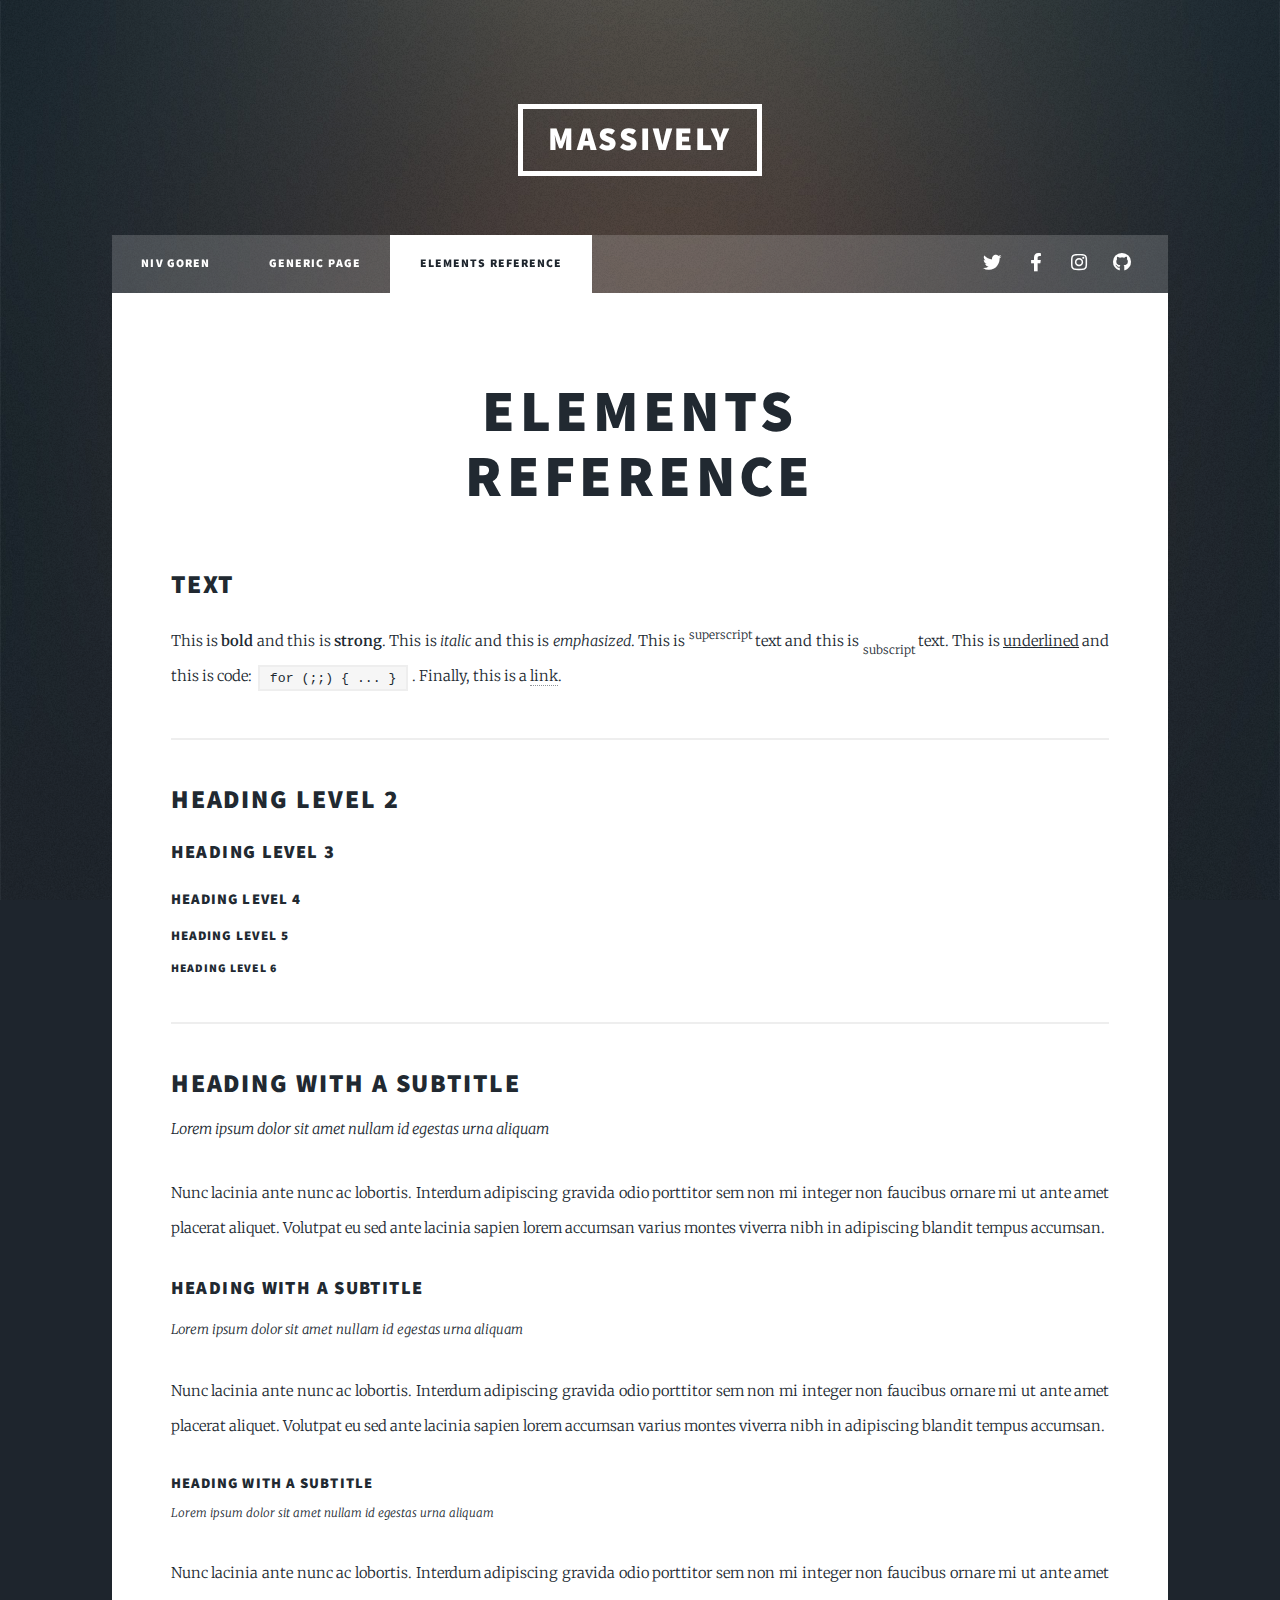
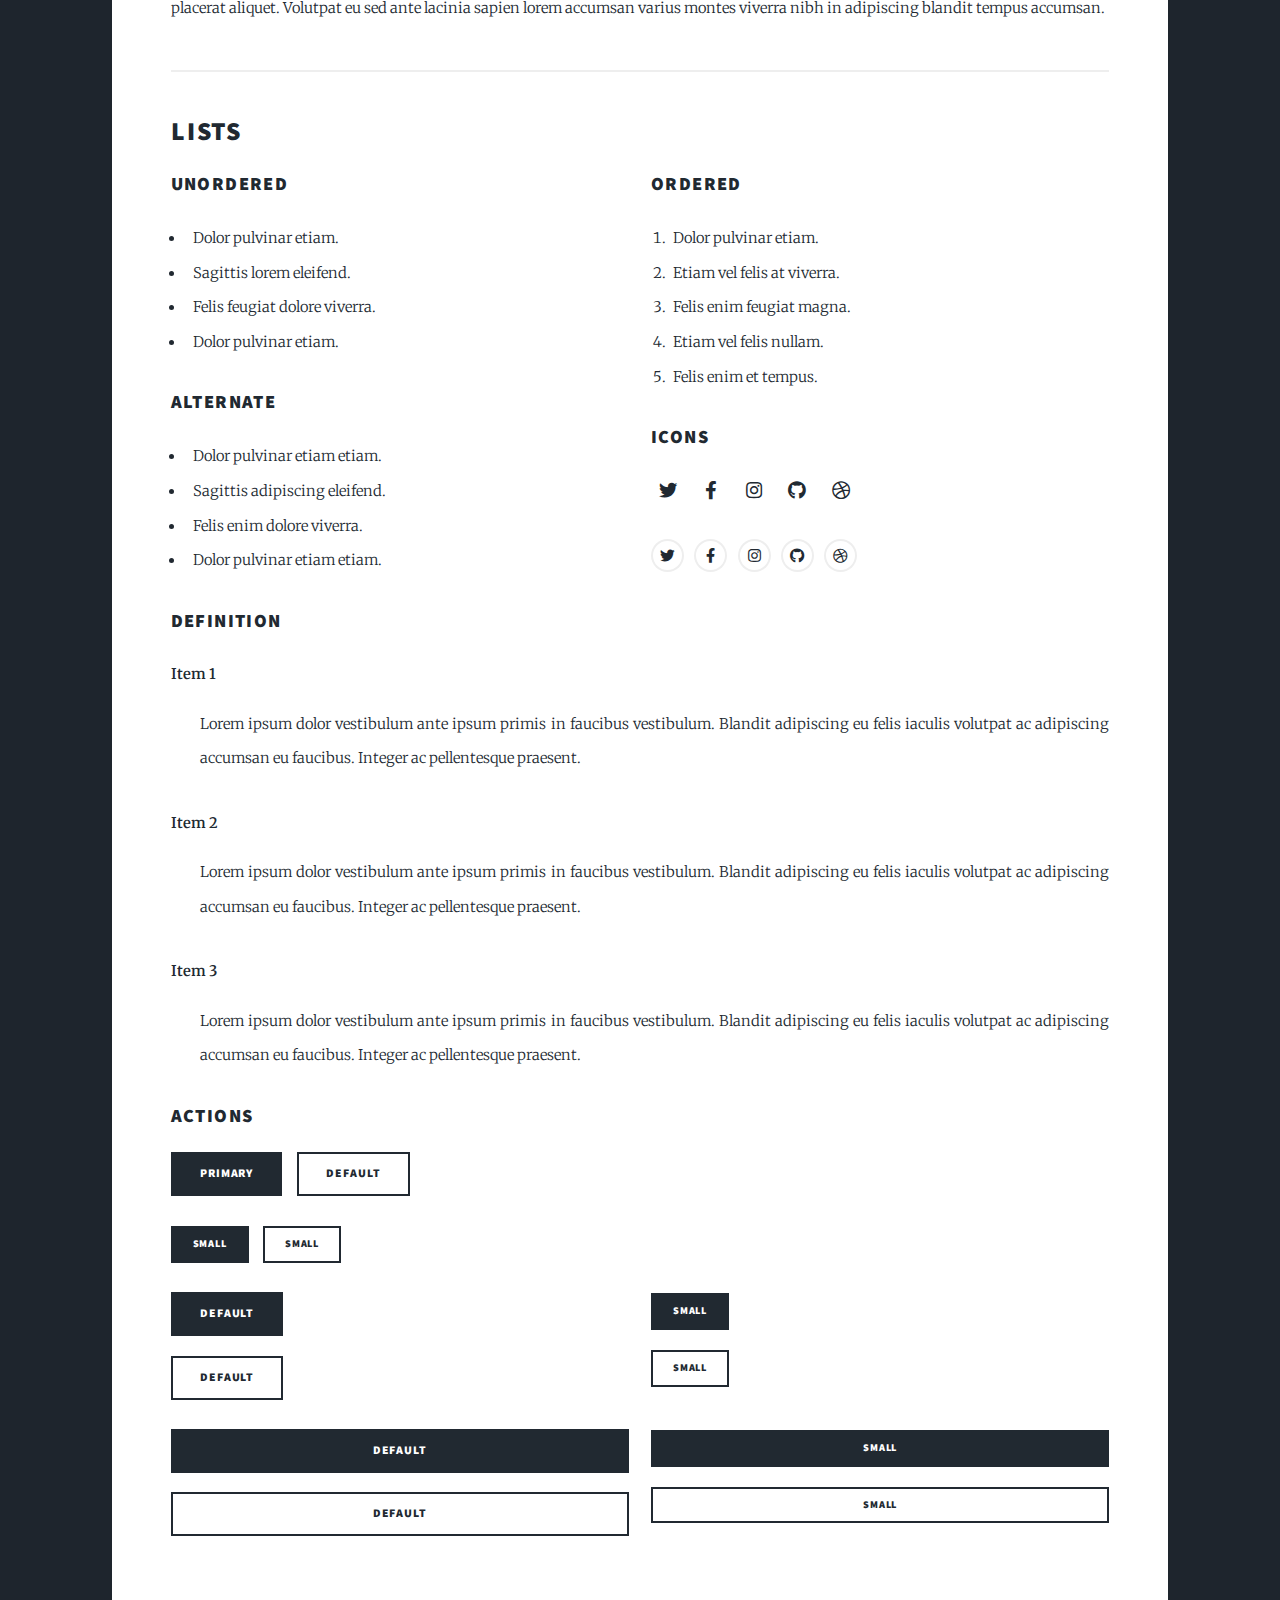
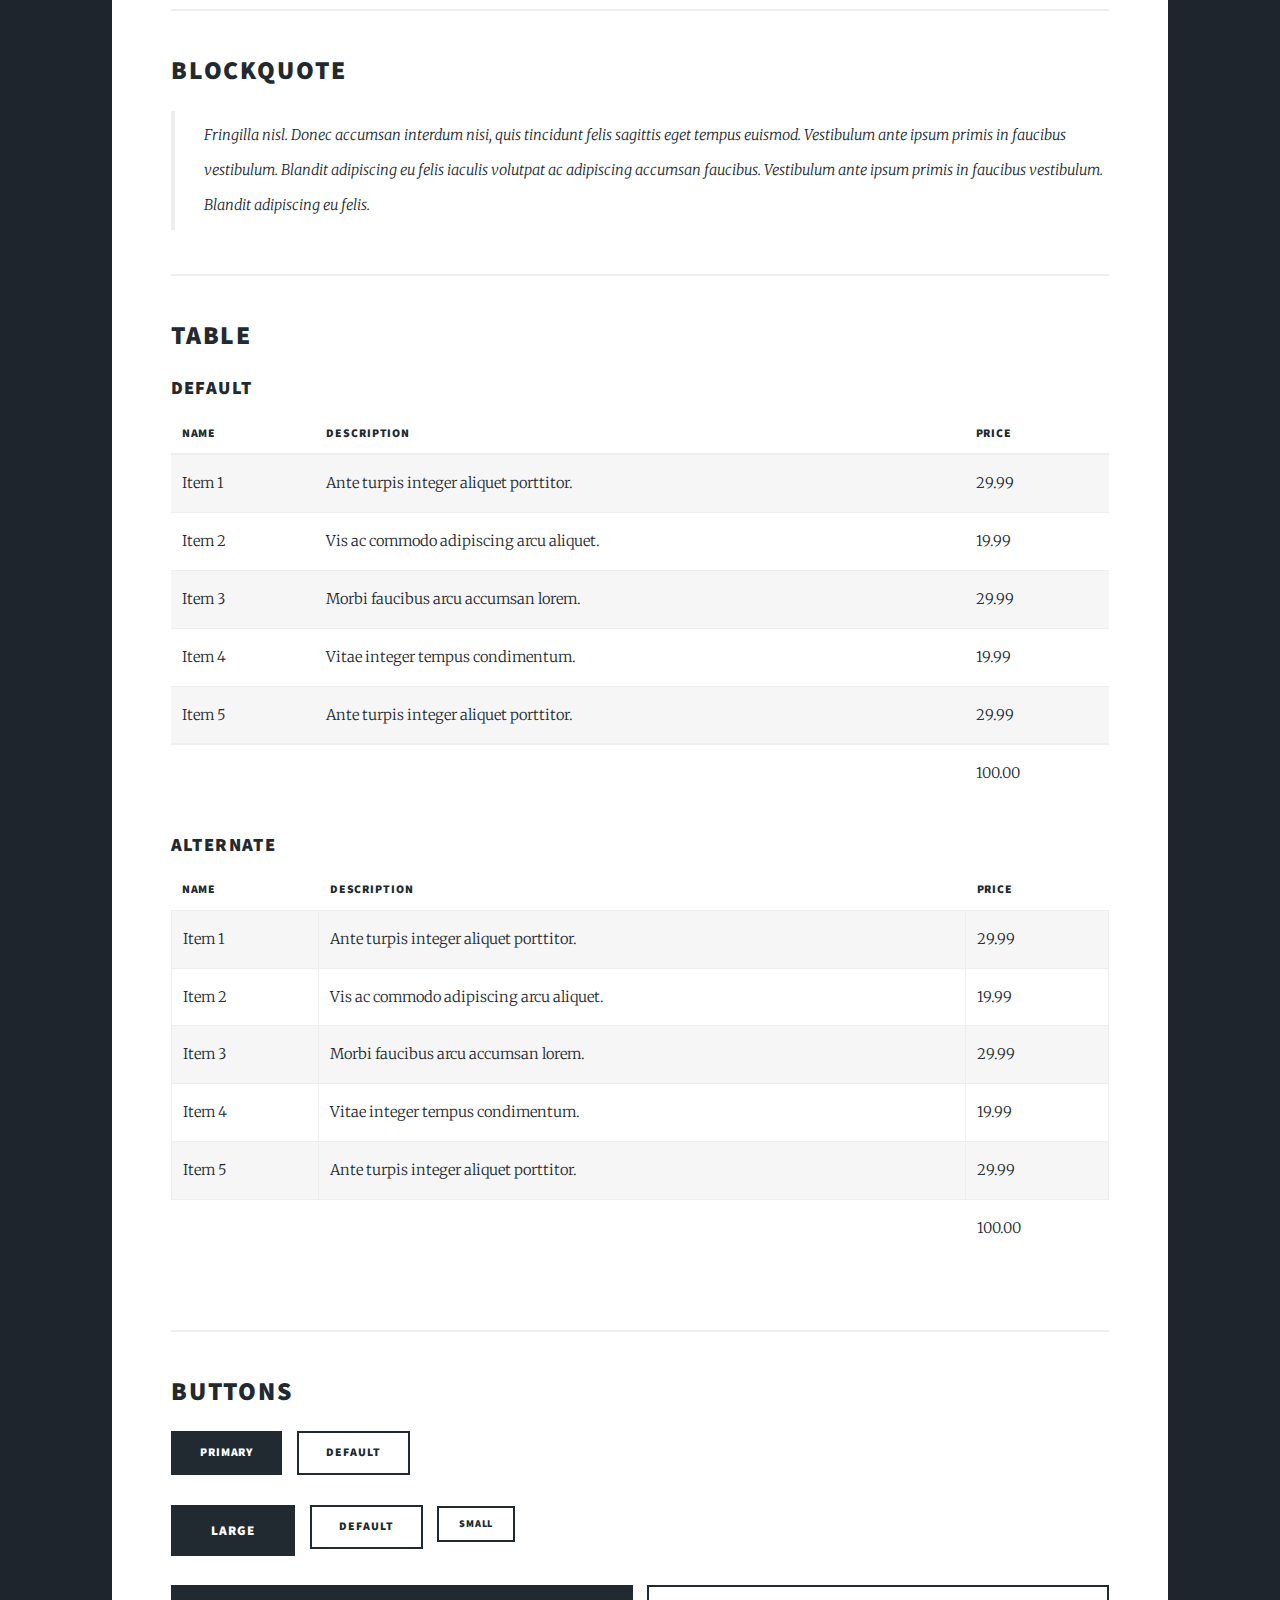
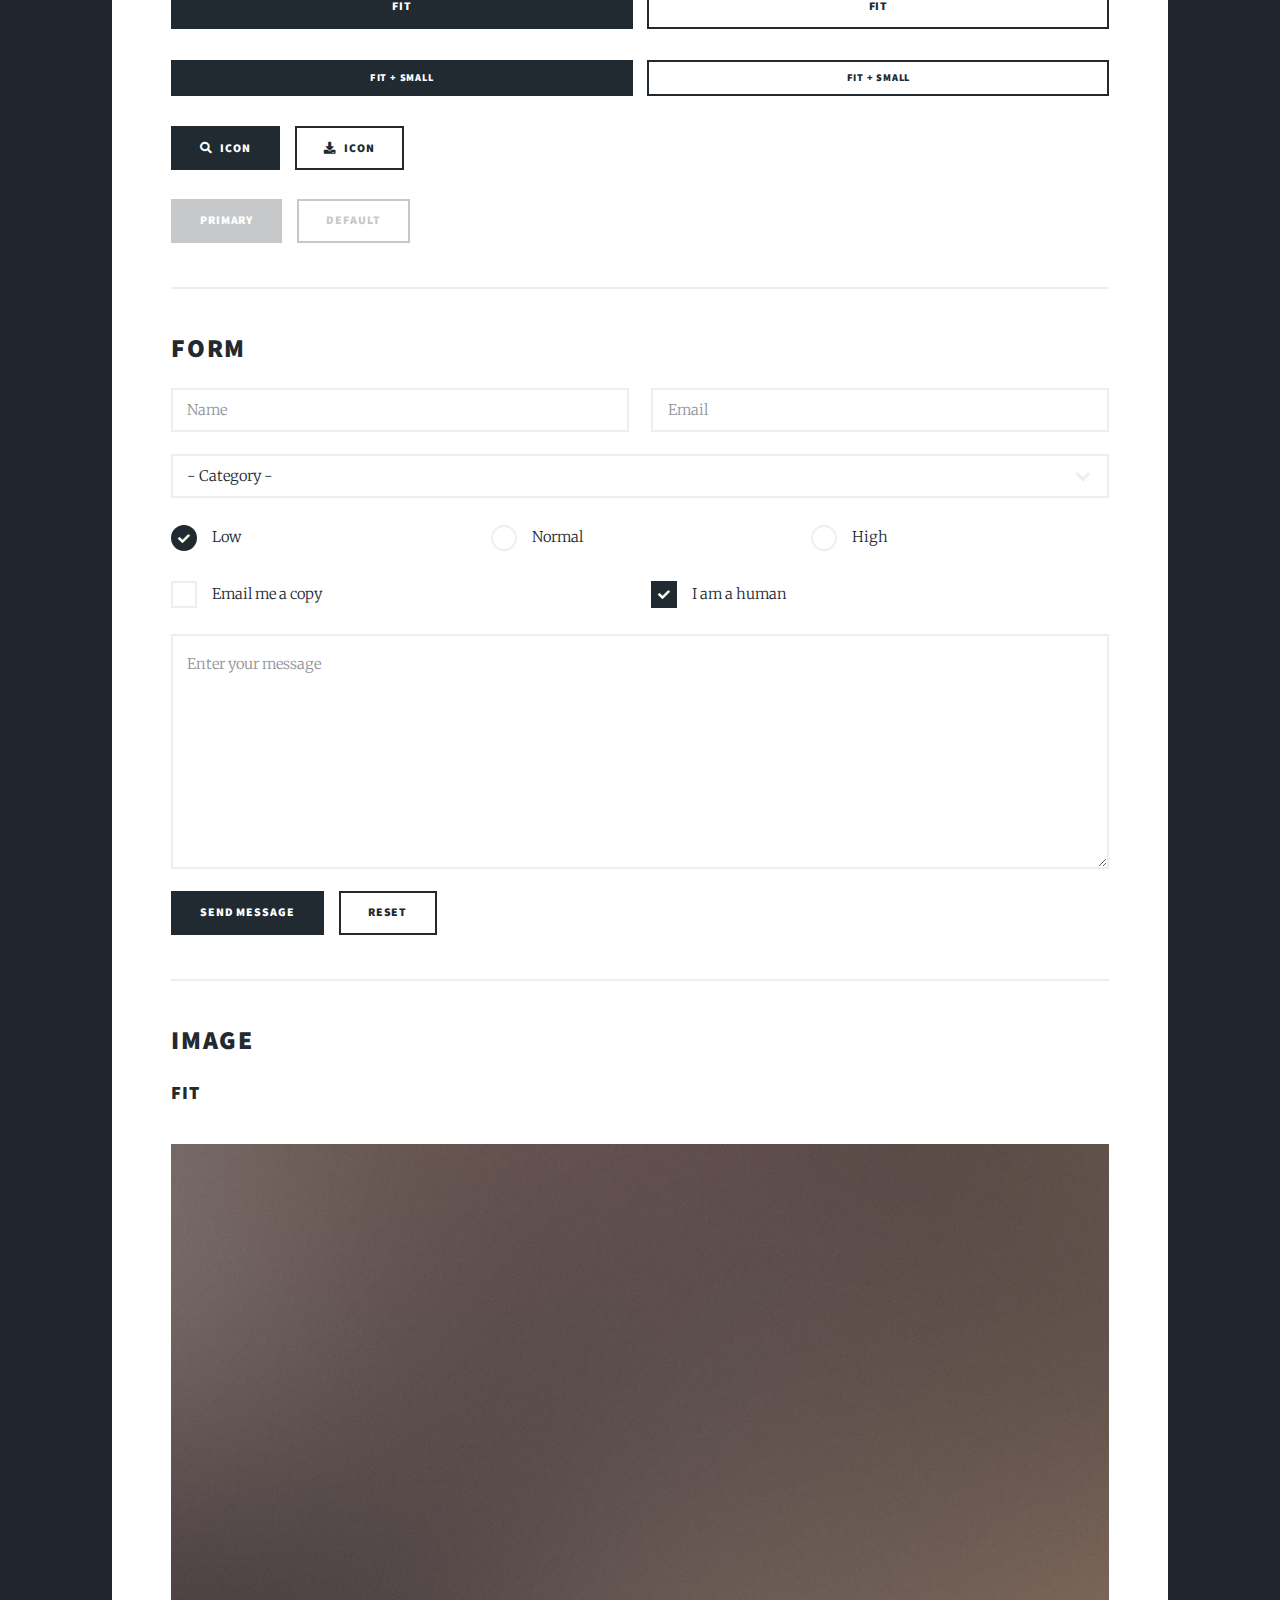
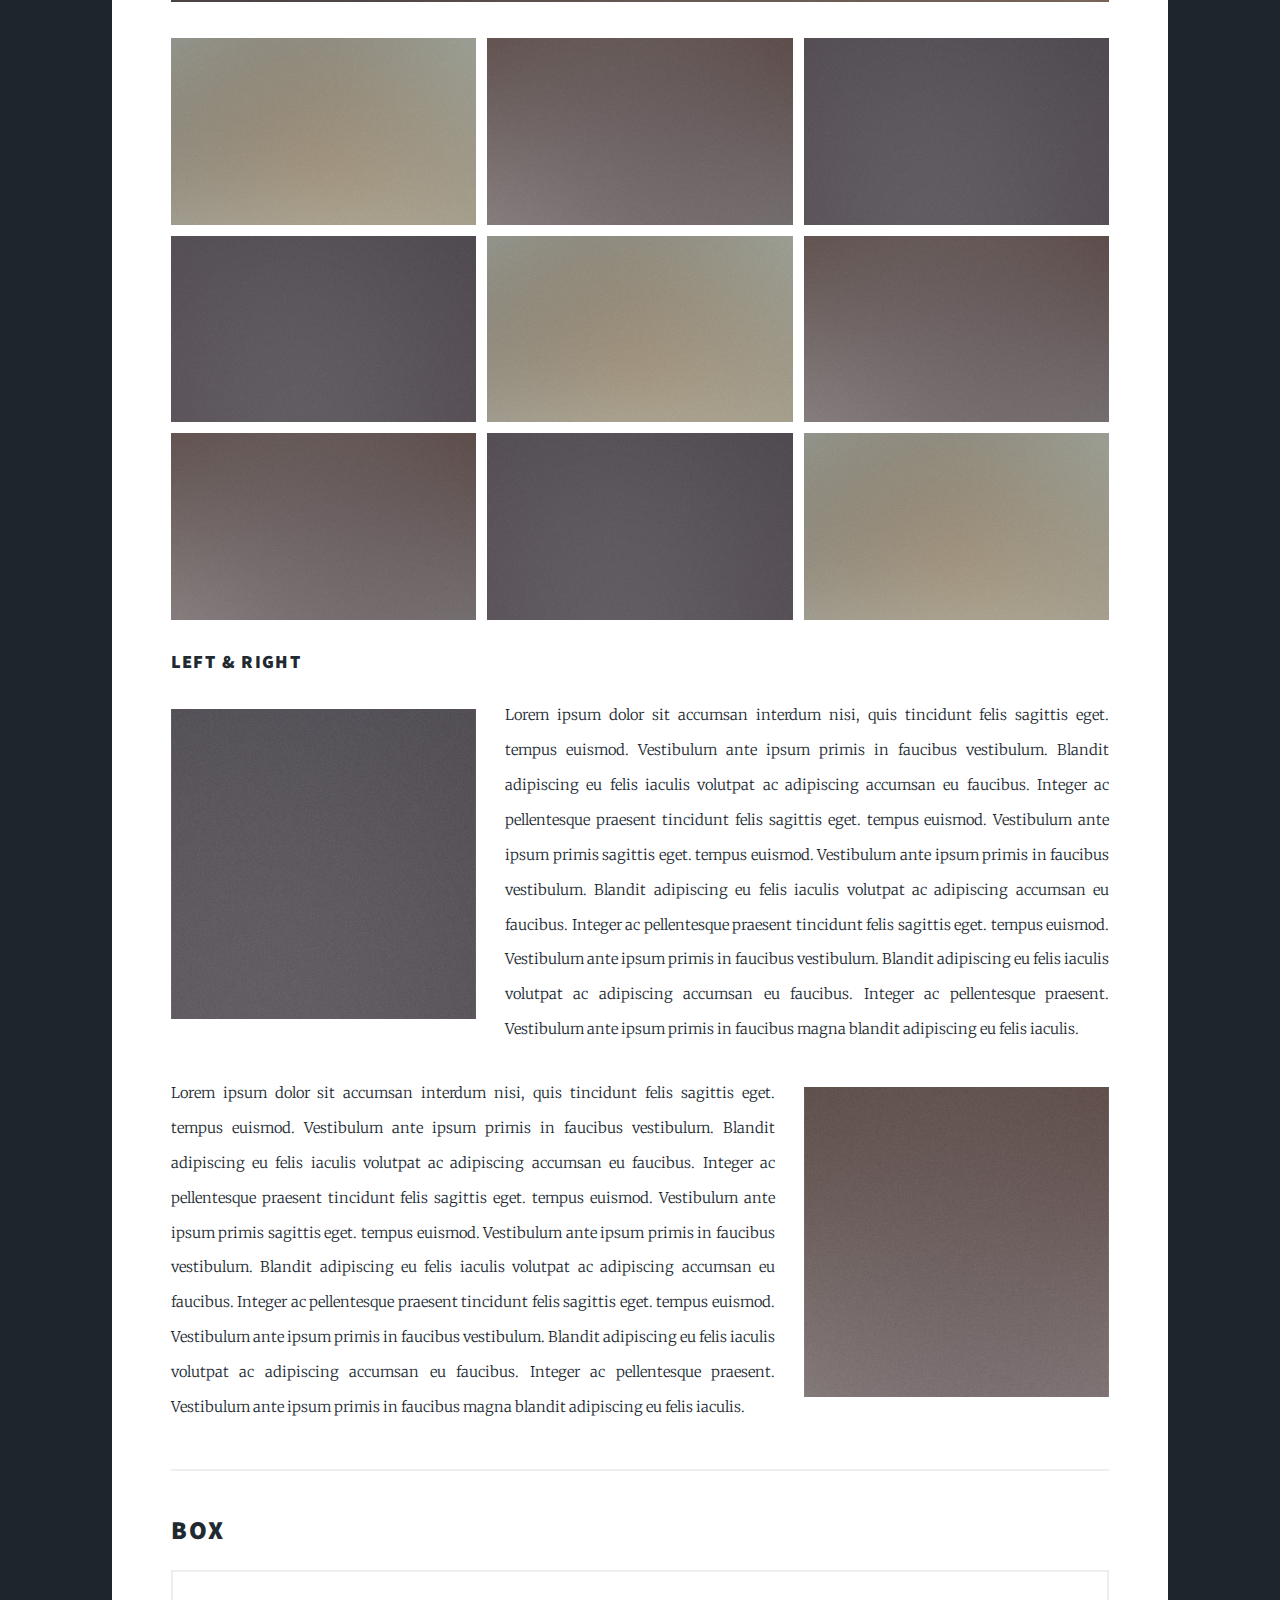
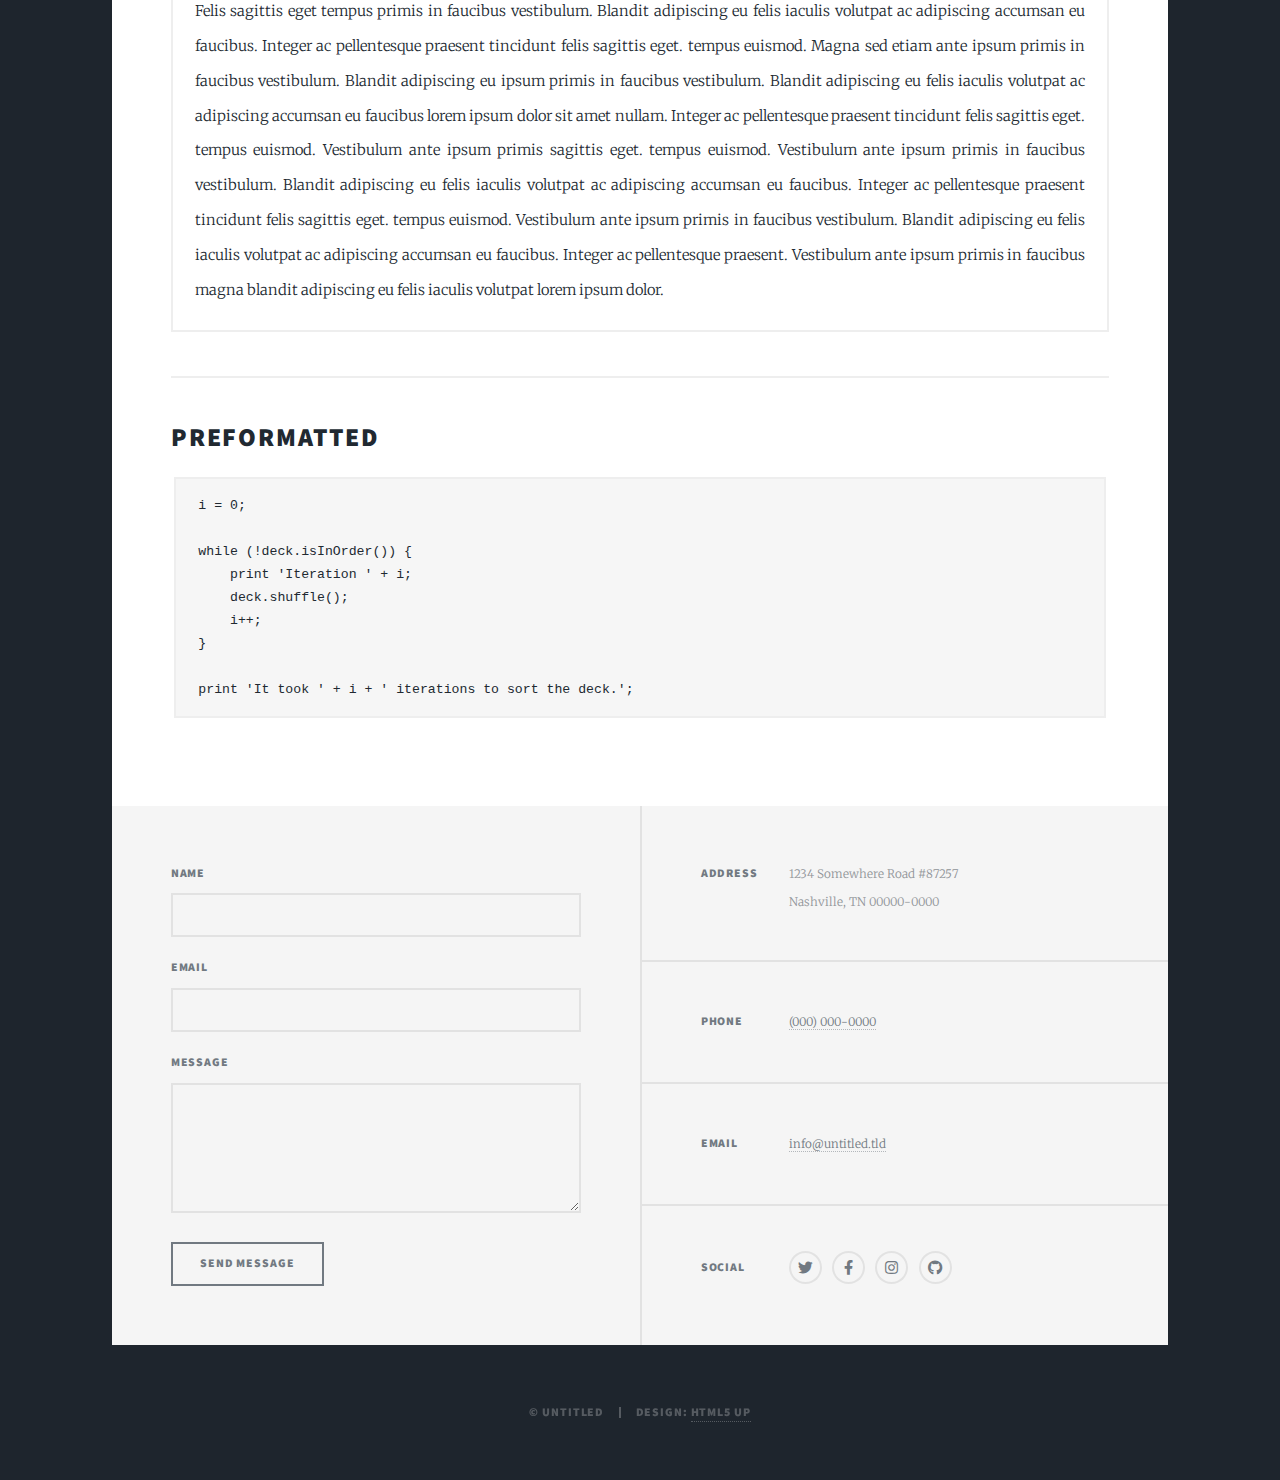
==== commit f5c62b49: "Page titles updates" ====
--- a/elements.html
+++ b/elements.html
@@ -25,7 +25,7 @@
 				<!-- Nav -->
 					<nav id="nav">
 						<ul class="links">
-							<li><a href="index.html">This is Massively</a></li>
+							<li><a href="index.html">Niv Goren</a></li>
 							<li><a href="generic.html">Generic Page</a></li>
 							<li class="active"><a href="elements.html">Elements Reference</a></li>
 						</ul>
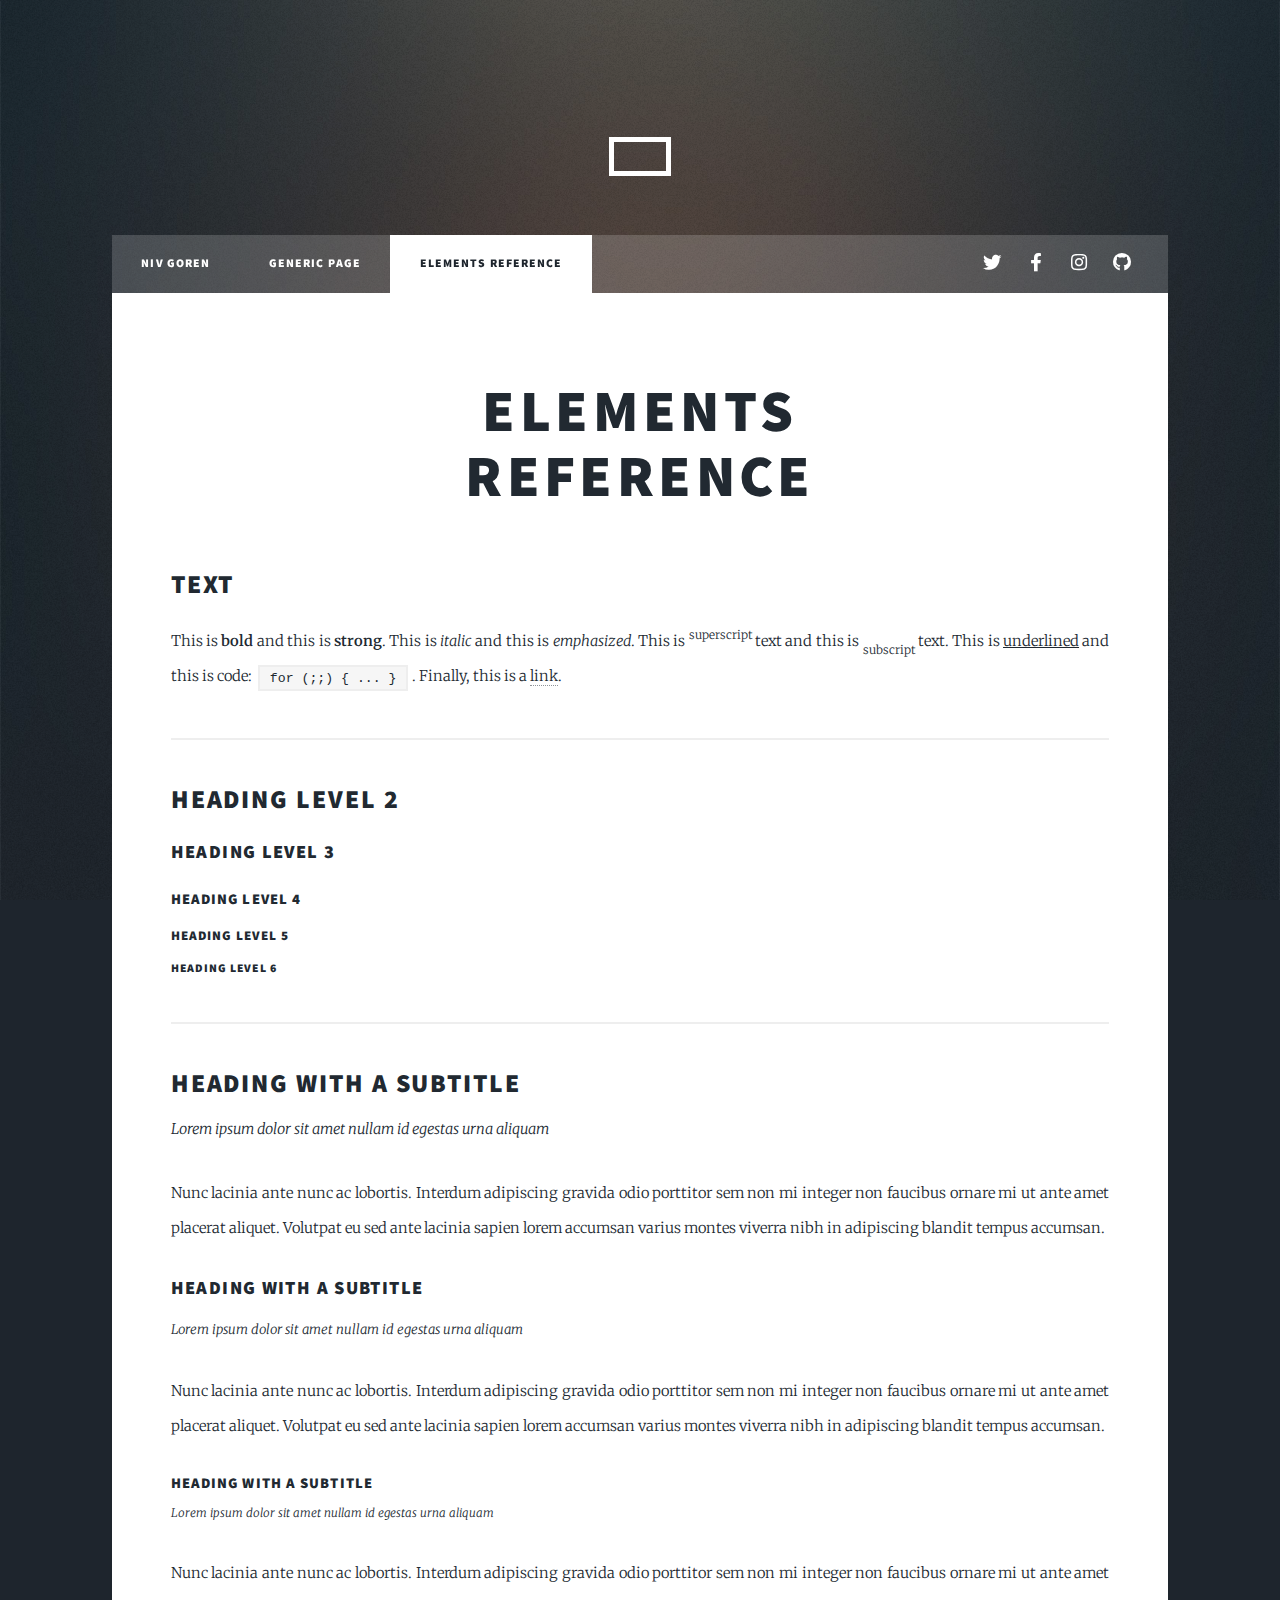
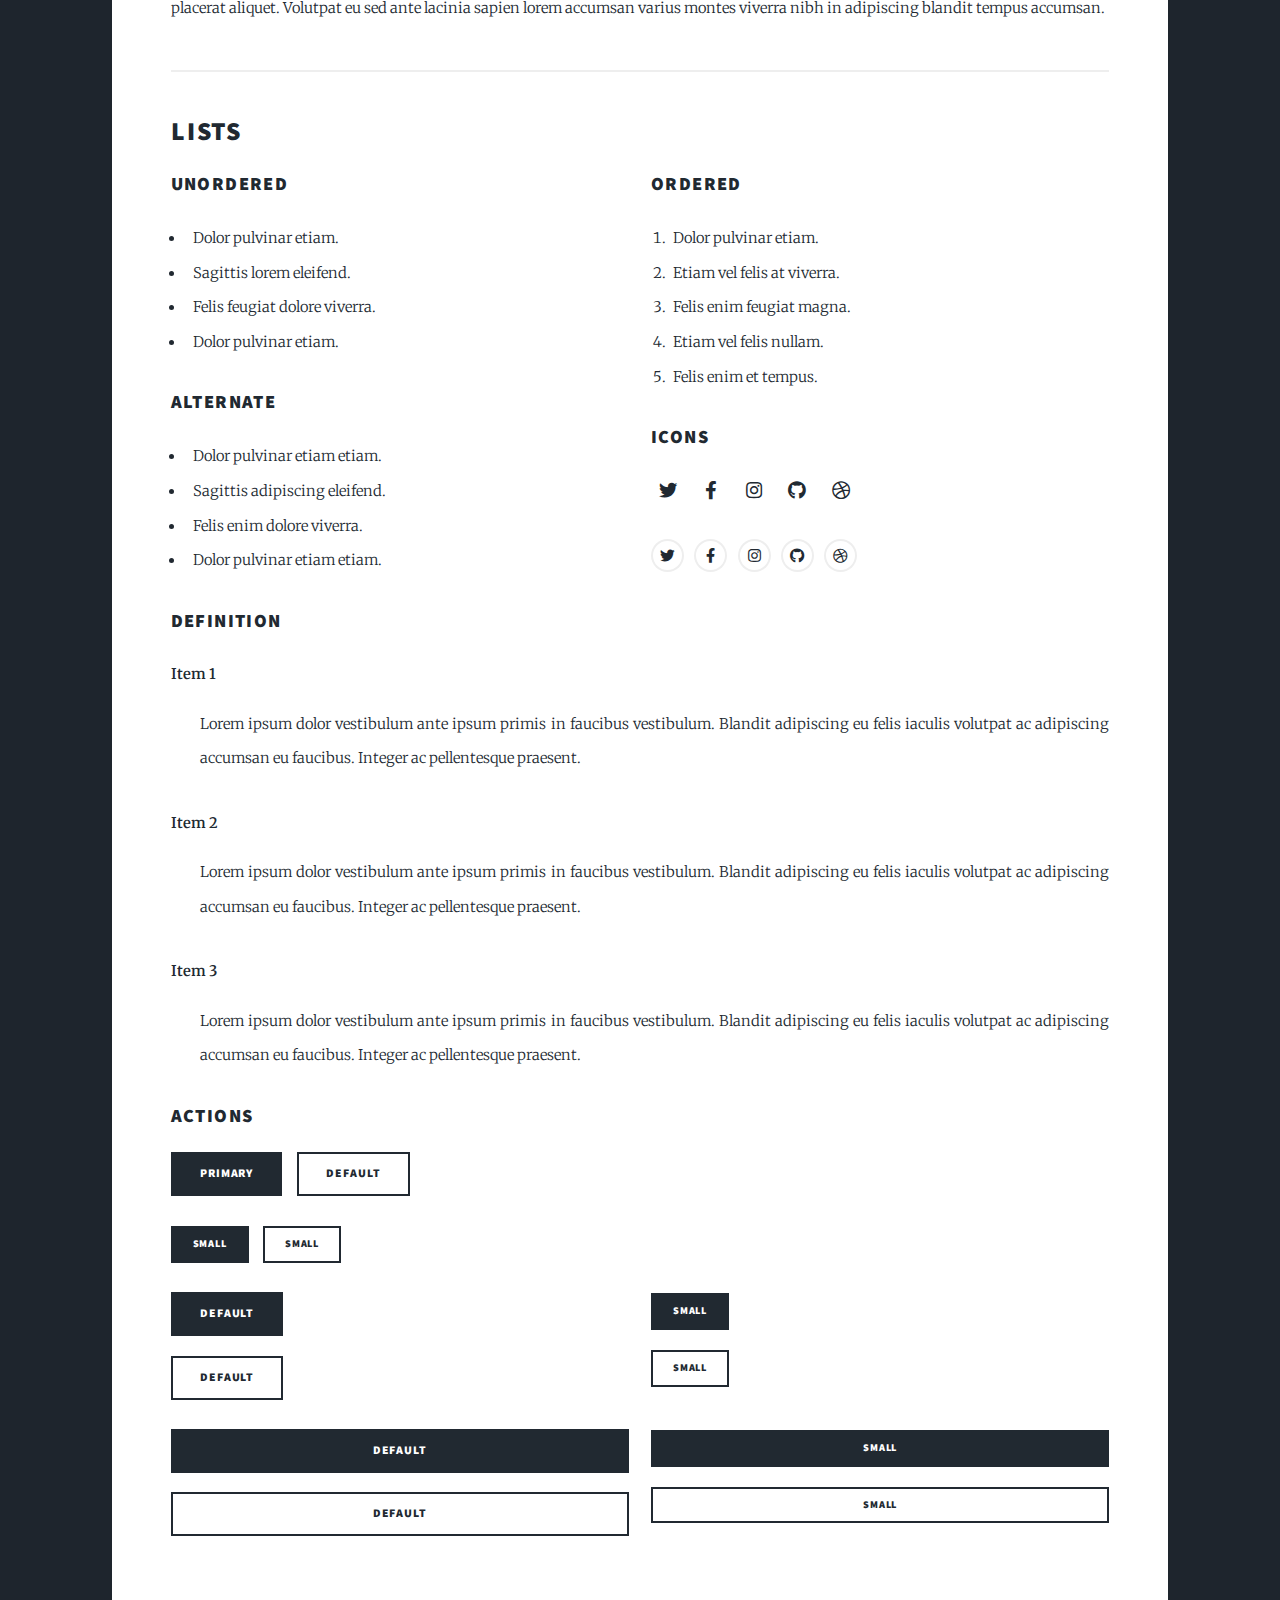
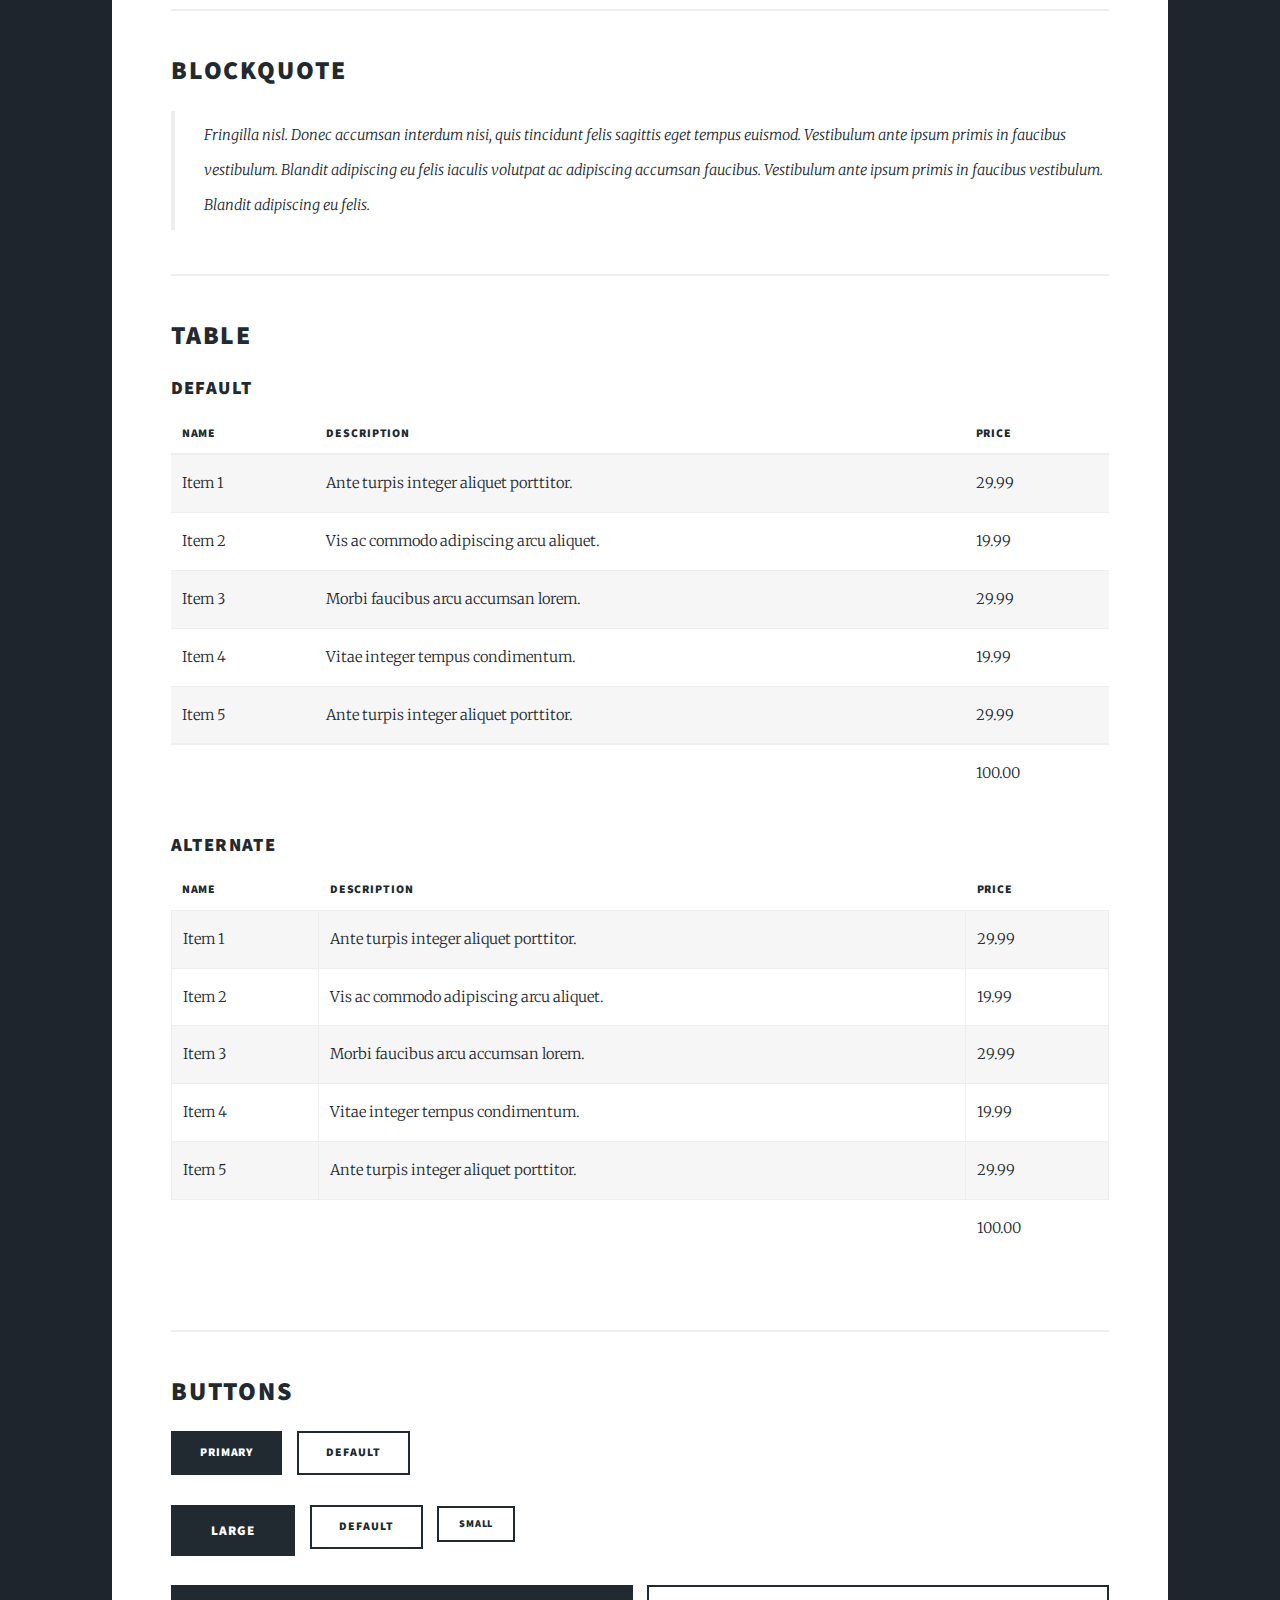
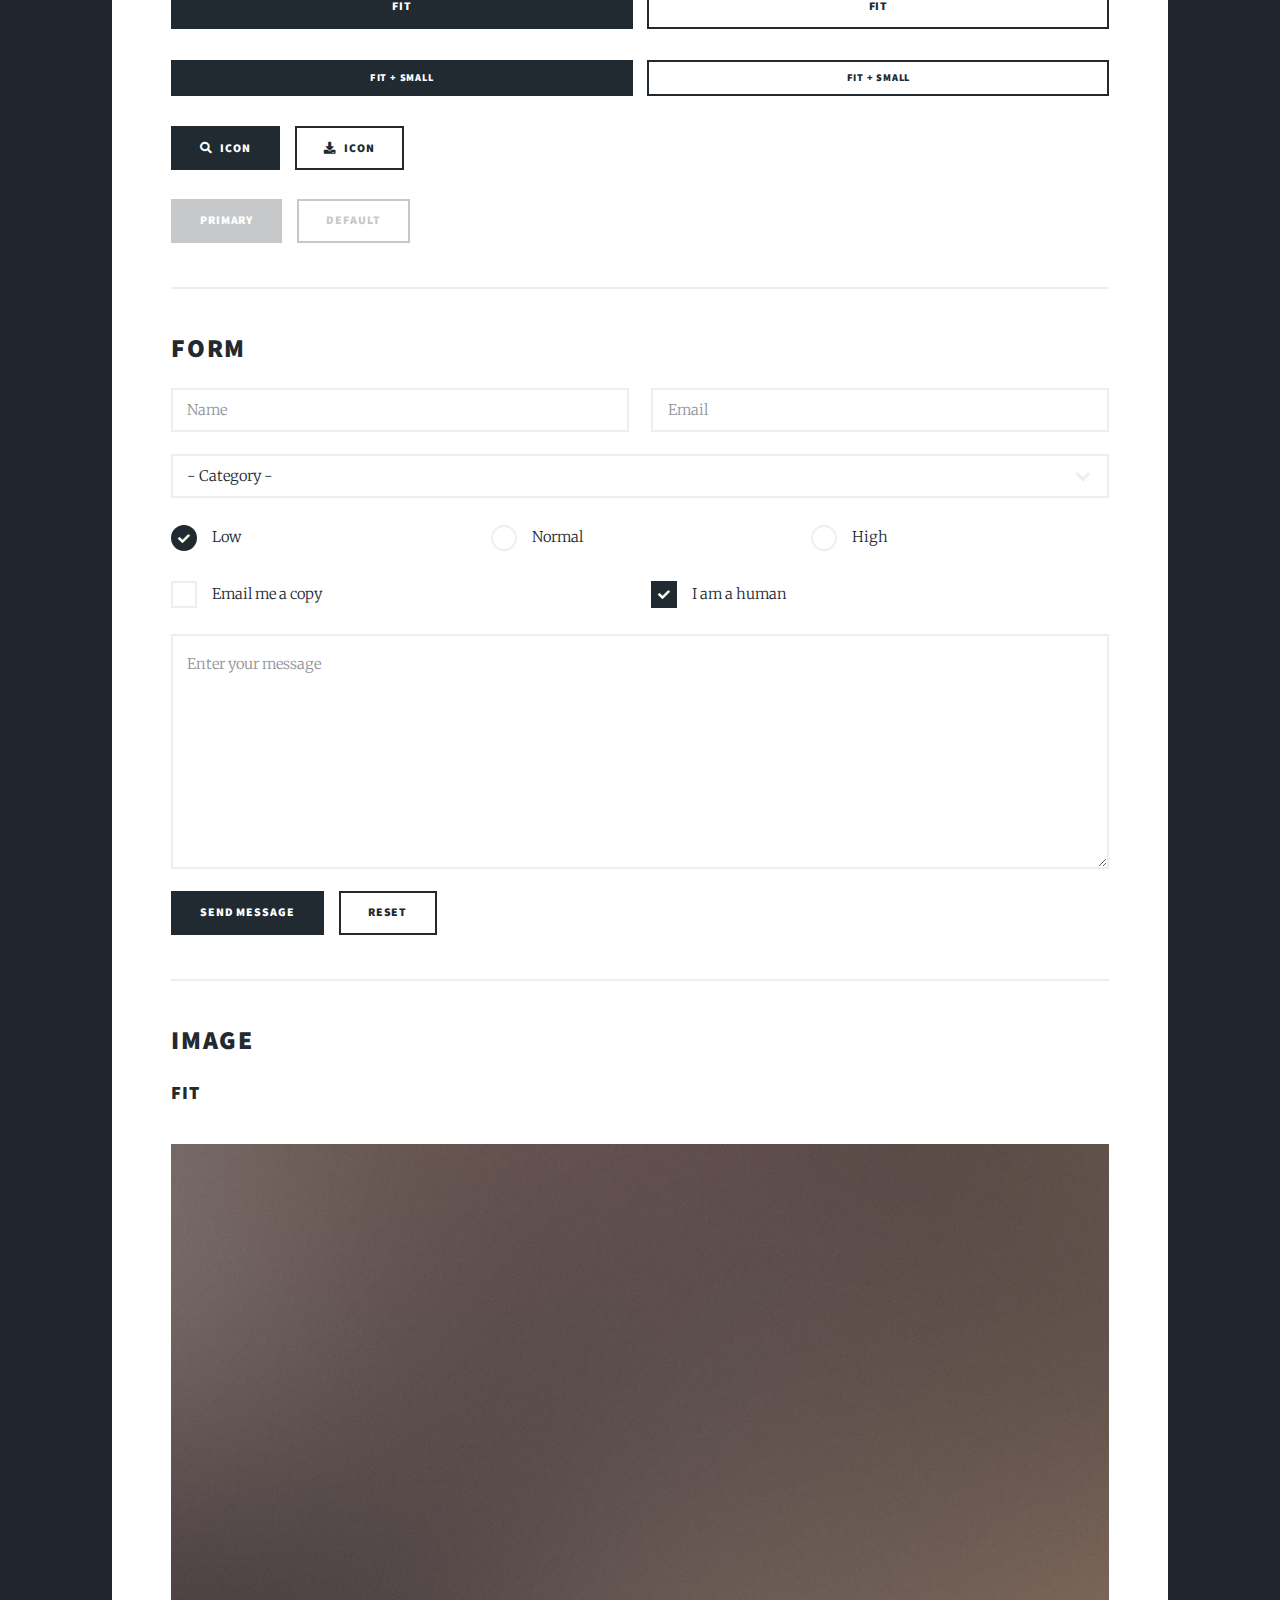
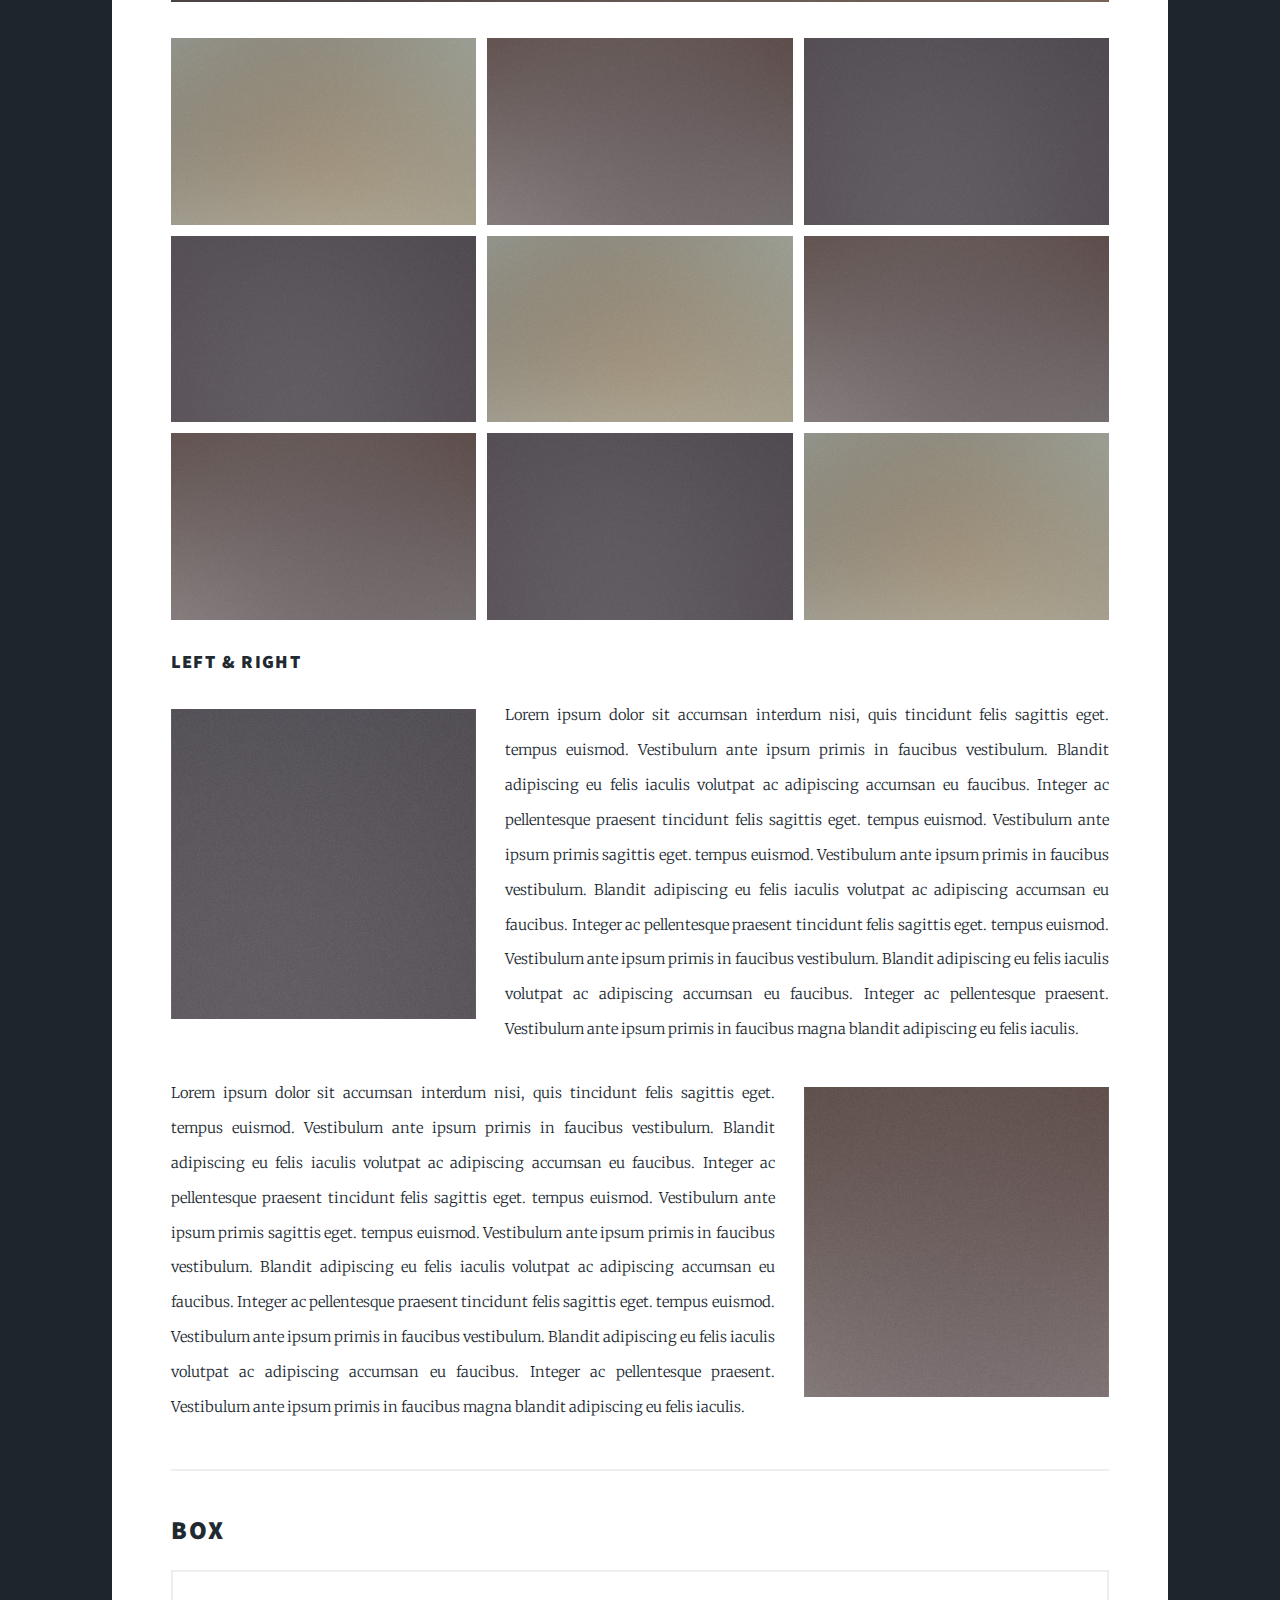
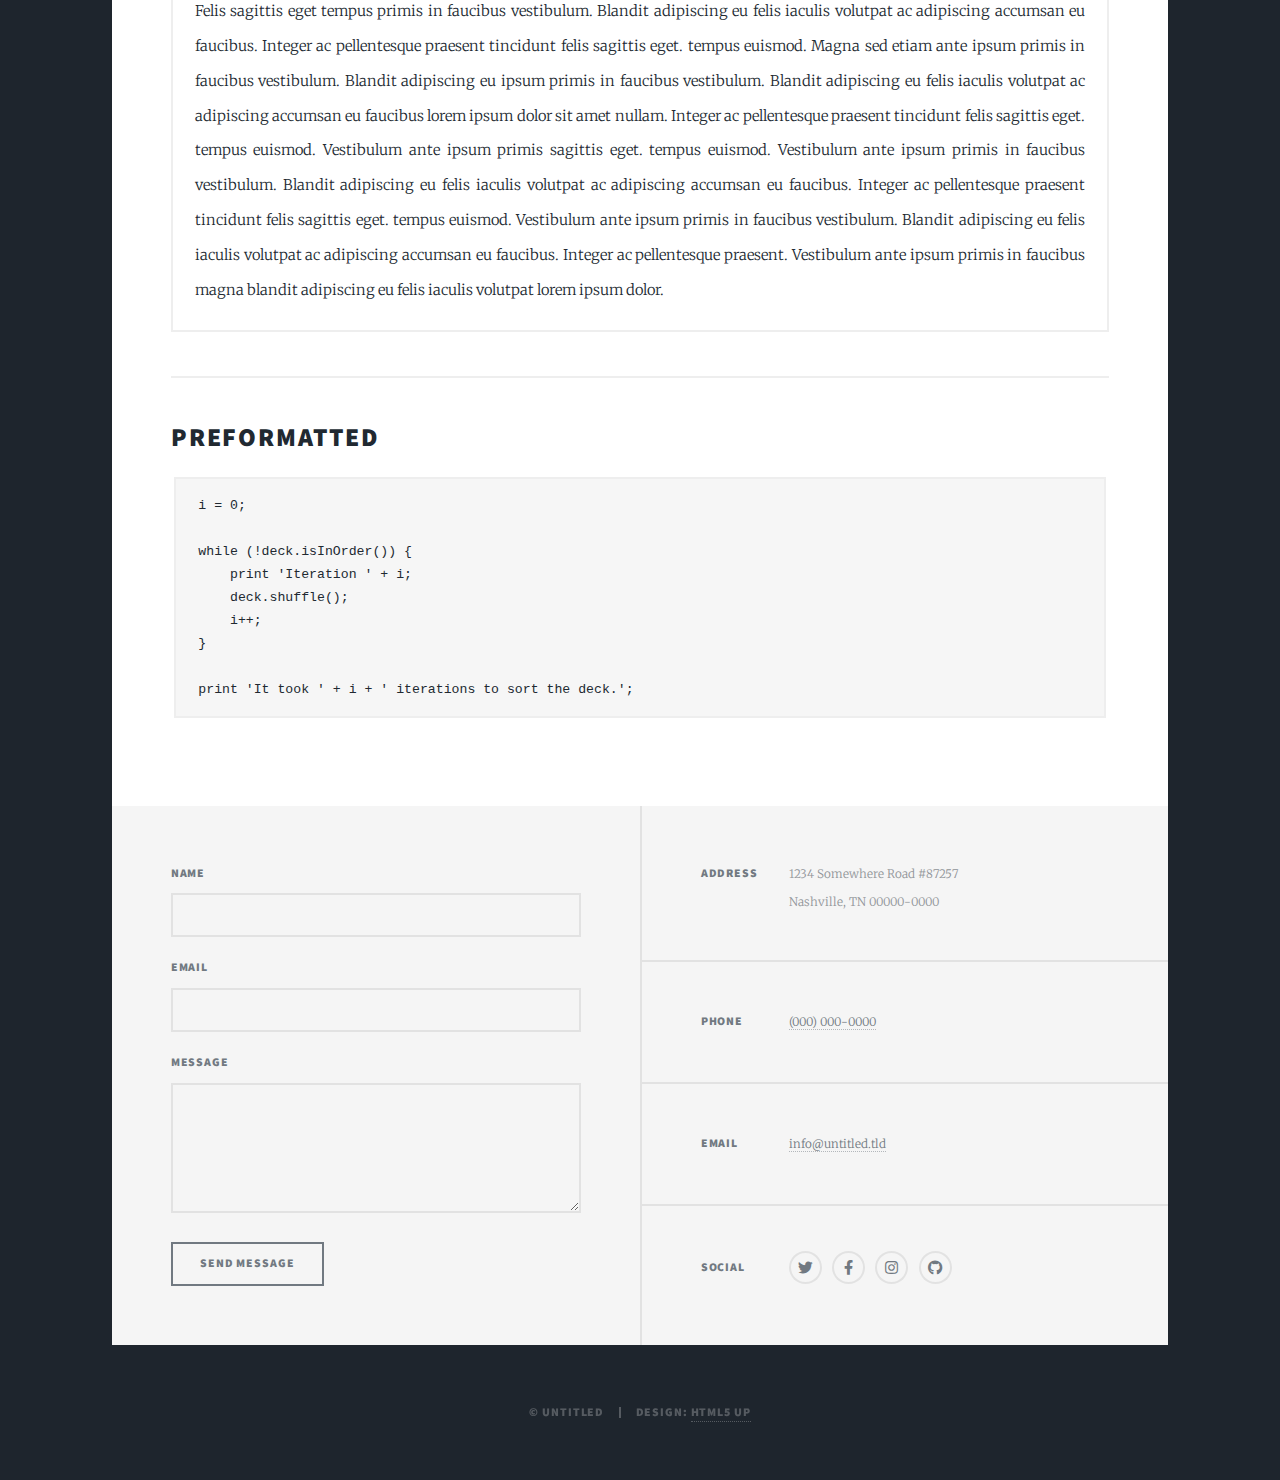
==== commit 3055b16c: "Updated index page" ====
--- a/elements.html
+++ b/elements.html
@@ -19,7 +19,7 @@
 
 				<!-- Header -->
 					<header id="header">
-						<a href="index.html" class="logo">Massively</a>
+						<a href="index.html" class="logo"></a>
 					</header>
 
 				<!-- Nav -->
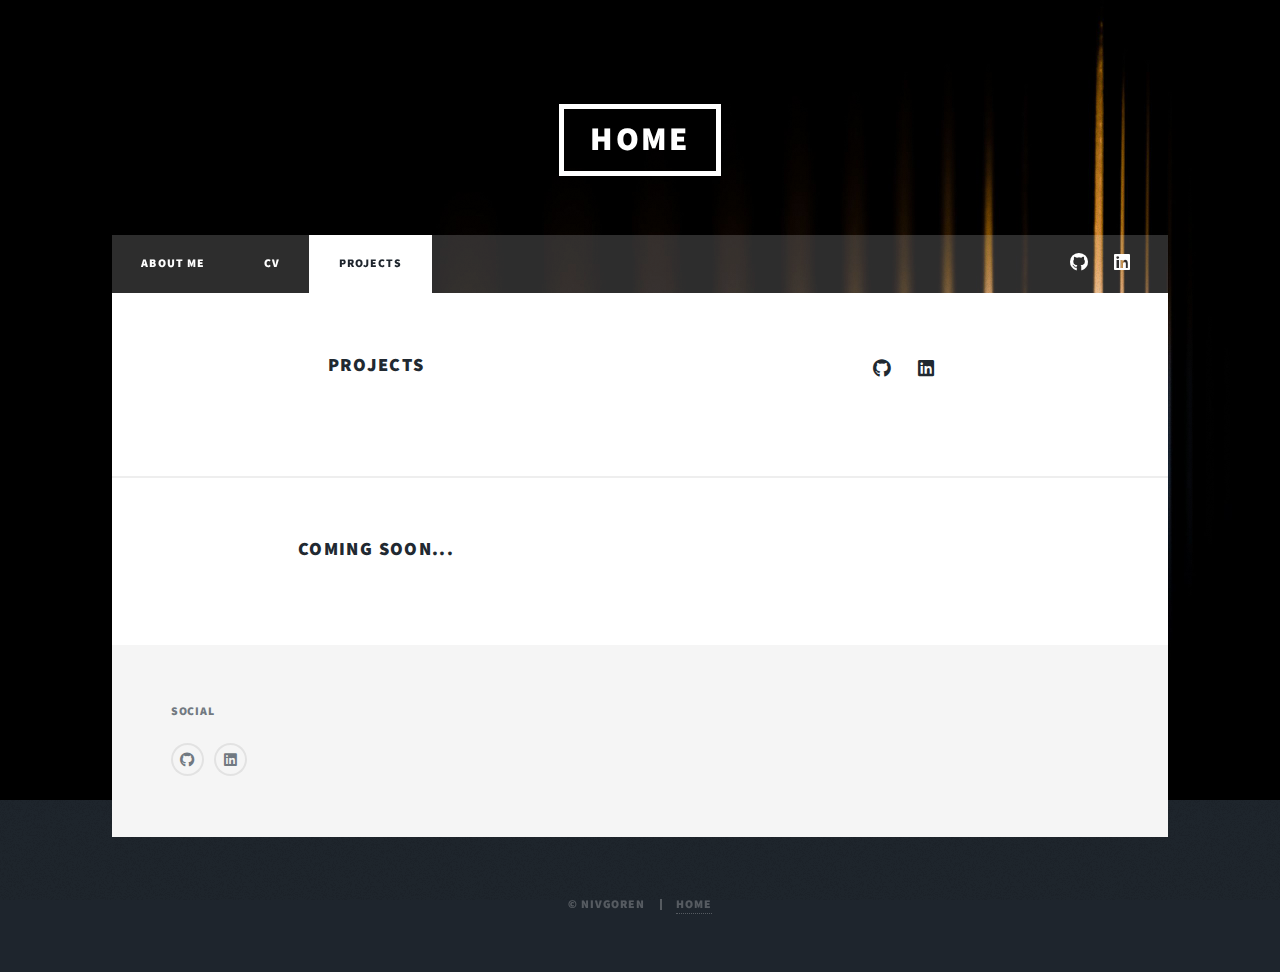
==== commit d3830f1f: "Huge update: 1.main css update 2.changed bg and added profile picture 3. updates links and removed u" ====
--- a/elements.html
+++ b/elements.html
@@ -6,7 +6,7 @@
 -->
 <html>
 	<head>
-		<title>Elements Reference - Massively by HTML5 UP</title>
+		<title>Niv Goren - Projects</title>
 		<meta charset="utf-8" />
 		<meta name="viewport" content="width=device-width, initial-scale=1, user-scalable=no" />
 		<link rel="stylesheet" href="assets/css/main.css" />
@@ -19,21 +19,20 @@
 
 				<!-- Header -->
 					<header id="header">
-						<a href="index.html" class="logo"></a>
+						<a href="index.html" class="logo">Home</a>
 					</header>
 
 				<!-- Nav -->
 					<nav id="nav">
 						<ul class="links">
-							<li><a href="index.html">Niv Goren</a></li>
-							<li><a href="generic.html">Generic Page</a></li>
-							<li class="active"><a href="elements.html">Elements Reference</a></li>
+							<li><a href="index.html">About Me</a></li>
+							<li><a href="generic.html">CV</a></li>
+							<li class="active"><a href="elements.html">Projects</a></li>
 						</ul>
+
 						<ul class="icons">
-							<li><a href="#" class="icon brands fa-twitter"><span class="label">Twitter</span></a></li>
-							<li><a href="#" class="icon brands fa-facebook-f"><span class="label">Facebook</span></a></li>
-							<li><a href="#" class="icon brands fa-instagram"><span class="label">Instagram</span></a></li>
-							<li><a href="#" class="icon brands fa-github"><span class="label">GitHub</span></a></li>
+							<li><a href="https://github.com/nivgo" class="icon brands fa-github" target="_blank"><span class="label">GitHub</span></a></li>
+							<li><a href="https://www.linkedin.com/in/niv-goren-579603173" class="icon brands fa-linkedin" target="_blank"><span class="label">LinkedIn</span></a></li>
 						</ul>
 					</nav>
 
@@ -41,438 +40,39 @@
 					<div id="main">
 
 						<!-- Post -->
-							<section class="post">
-								<header class="major">
-									<h1>Elements<br />
-									Reference</h1>
-								</header>
+						<section class="posts">
+								
 
-								<!-- Text stuff -->
-									<h2>Text</h2>
-									<p>This is <b>bold</b> and this is <strong>strong</strong>. This is <i>italic</i> and this is <em>emphasized</em>.
-									This is <sup>superscript</sup> text and this is <sub>subscript</sub> text.
-									This is <u>underlined</u> and this is code: <code>for (;;) { ... }</code>.
-									Finally, this is a <a href="#">link</a>.</p>
-									<hr />
-									<h2>Heading Level 2</h2>
-									<h3>Heading Level 3</h3>
-									<h4>Heading Level 4</h4>
-									<h5>Heading Level 5</h5>
-									<h6>Heading Level 6</h6>
-									<hr />
-									<header>
-										<h2>Heading with a Subtitle</h2>
-										<p>Lorem ipsum dolor sit amet nullam id egestas urna aliquam</p>
-									</header>
-									<p>Nunc lacinia ante nunc ac lobortis. Interdum adipiscing gravida odio porttitor sem non mi integer non faucibus ornare mi ut ante amet placerat aliquet. Volutpat eu sed ante lacinia sapien lorem accumsan varius montes viverra nibh in adipiscing blandit tempus accumsan.</p>
-									<header>
-										<h3>Heading with a Subtitle</h3>
-										<p>Lorem ipsum dolor sit amet nullam id egestas urna aliquam</p>
-									</header>
-									<p>Nunc lacinia ante nunc ac lobortis. Interdum adipiscing gravida odio porttitor sem non mi integer non faucibus ornare mi ut ante amet placerat aliquet. Volutpat eu sed ante lacinia sapien lorem accumsan varius montes viverra nibh in adipiscing blandit tempus accumsan.</p>
-									<header>
-										<h4>Heading with a Subtitle</h4>
-										<p>Lorem ipsum dolor sit amet nullam id egestas urna aliquam</p>
-									</header>
-									<p>Nunc lacinia ante nunc ac lobortis. Interdum adipiscing gravida odio porttitor sem non mi integer non faucibus ornare mi ut ante amet placerat aliquet. Volutpat eu sed ante lacinia sapien lorem accumsan varius montes viverra nibh in adipiscing blandit tempus accumsan.</p>
 
-									<hr />
+							
+											<h3>Projects</h3>
+											<ul class="icons">
+												<li><a href="https://github.com/nivgo" class="icon brands fa-github" target="_blank"><span class="label">Github</span></a></li>
+												<li><a href="https://www.linkedin.com/in/niv-goren-579603173" class="icon brands fa-linkedin" target="_blank"><span class="label">LinkedIn</span></a></li>
 
-								<!-- Lists -->
-									<h2>Lists</h2>
-									<div class="row">
-										<div class="col-6 col-12-small">
 
-											<h3>Unordered</h3>
-											<ul>
-												<li>Dolor pulvinar etiam.</li>
-												<li>Sagittis lorem eleifend.</li>
-												<li>Felis feugiat dolore viverra.</li>
-												<li>Dolor pulvinar etiam.</li>
-											</ul>
+											<!-- <ul class="icons alt">
 
-											<h3>Alternate</h3>
-											<ul class="alt">
-												<li>Dolor pulvinar etiam etiam.</li>
-												<li>Sagittis adipiscing eleifend.</li>
-												<li>Felis enim dolore viverra.</li>
-												<li>Dolor pulvinar etiam etiam.</li>
-											</ul>
+												<li><a href="https://github.com/nivgo"  class="icon brands alt fa-github" target="_blank"><span class="label">Github</span></a></li>
+												<li><a href="https://www.linkedin.com/in/niv-goren-579603173" class="icon brands at fa-linkedin" target="_blank"><span class="label">LinkedIn</span></a></li>
+								
+											</ul> -->
 
-										</div>
-										<div class="col-6 col-12-small">
-
-											<h3>Ordered</h3>
-											<ol>
-												<li>Dolor pulvinar etiam.</li>
-												<li>Etiam vel felis at viverra.</li>
-												<li>Felis enim feugiat magna.</li>
-												<li>Etiam vel felis nullam.</li>
-												<li>Felis enim et tempus.</li>
-											</ol>
-
-											<h3>Icons</h3>
-											<ul class="icons">
-												<li><a href="#" class="icon brands fa-twitter"><span class="label">Twitter</span></a></li>
-												<li><a href="#" class="icon brands fa-facebook-f"><span class="label">Facebook</span></a></li>
-												<li><a href="#" class="icon brands fa-instagram"><span class="label">Instagram</span></a></li>
-												<li><a href="#" class="icon brands fa-github"><span class="label">Github</span></a></li>
-												<li><a href="#" class="icon brands fa-dribbble"><span class="label">Dribbble</span></a></li>
-											</ul>
-											<ul class="icons alt">
-												<li><a href="#" class="icon brands alt fa-twitter"><span class="label">Twitter</span></a></li>
-												<li><a href="#" class="icon brands alt fa-facebook-f"><span class="label">Facebook</span></a></li>
-												<li><a href="#" class="icon brands alt fa-instagram"><span class="label">Instagram</span></a></li>
-												<li><a href="#" class="icon brands alt fa-github"><span class="label">Github</span></a></li>
-												<li><a href="#" class="icon brands alt fa-dribbble"><span class="label">Dribbble</span></a></li>
-											</ul>
-
-										</div>
-									</div>
-									<h3>Definition</h3>
-									<dl>
-										<dt>Item 1</dt>
-										<dd>
-											<p>Lorem ipsum dolor vestibulum ante ipsum primis in faucibus vestibulum. Blandit adipiscing eu felis iaculis volutpat ac adipiscing accumsan eu faucibus. Integer ac pellentesque praesent.</p>
-										</dd>
-										<dt>Item 2</dt>
-										<dd>
-											<p>Lorem ipsum dolor vestibulum ante ipsum primis in faucibus vestibulum. Blandit adipiscing eu felis iaculis volutpat ac adipiscing accumsan eu faucibus. Integer ac pellentesque praesent.</p>
-										</dd>
-										<dt>Item 3</dt>
-										<dd>
-											<p>Lorem ipsum dolor vestibulum ante ipsum primis in faucibus vestibulum. Blandit adipiscing eu felis iaculis volutpat ac adipiscing accumsan eu faucibus. Integer ac pellentesque praesent.</p>
-										</dd>
-									</dl>
-
-									<h3>Actions</h3>
-									<ul class="actions">
-										<li><a href="#" class="button primary">Primary</a></li>
-										<li><a href="#" class="button">Default</a></li>
-									</ul>
-									<ul class="actions small">
-										<li><a href="#" class="button primary small">Small</a></li>
-										<li><a href="#" class="button small">Small</a></li>
-									</ul>
-									<div class="row">
-										<div class="col-6 col-12-small">
-											<ul class="actions stacked">
-												<li><a href="#" class="button primary">Default</a></li>
-												<li><a href="#" class="button">Default</a></li>
-											</ul>
-										</div>
-										<div class="col-6 col-12-small">
-											<ul class="actions stacked">
-												<li><a href="#" class="button primary small">Small</a></li>
-												<li><a href="#" class="button small">Small</a></li>
-											</ul>
-										</div>
-									</div>
-									<div class="row">
-										<div class="col-6 col-12-small">
-											<ul class="actions stacked">
-												<li><a href="#" class="button primary fit">Default</a></li>
-												<li><a href="#" class="button fit">Default</a></li>
-											</ul>
-										</div>
-										<div class="col-6 col-12-small">
-											<ul class="actions stacked">
-												<li><a href="#" class="button primary small fit">Small</a></li>
-												<li><a href="#" class="button small fit">Small</a></li>
-											</ul>
-										</div>
-									</div>
-
-									<hr />
-
-								<!-- Blockquote -->
-									<h2>Blockquote</h2>
-									<blockquote>Fringilla nisl. Donec accumsan interdum nisi, quis tincidunt felis sagittis eget tempus euismod. Vestibulum ante ipsum primis in faucibus vestibulum. Blandit adipiscing eu felis iaculis volutpat ac adipiscing accumsan faucibus. Vestibulum ante ipsum primis in faucibus vestibulum. Blandit adipiscing eu felis.</blockquote>
-
-									<hr />
-
-								<!-- Table -->
-									<h2>Table</h2>
-
-									<h3>Default</h3>
-									<div class="table-wrapper">
-										<table>
-											<thead>
-												<tr>
-													<th>Name</th>
-													<th>Description</th>
-													<th>Price</th>
-												</tr>
-											</thead>
-											<tbody>
-												<tr>
-													<td>Item 1</td>
-													<td>Ante turpis integer aliquet porttitor.</td>
-													<td>29.99</td>
-												</tr>
-												<tr>
-													<td>Item 2</td>
-													<td>Vis ac commodo adipiscing arcu aliquet.</td>
-													<td>19.99</td>
-												</tr>
-												<tr>
-													<td>Item 3</td>
-													<td> Morbi faucibus arcu accumsan lorem.</td>
-													<td>29.99</td>
-												</tr>
-												<tr>
-													<td>Item 4</td>
-													<td>Vitae integer tempus condimentum.</td>
-													<td>19.99</td>
-												</tr>
-												<tr>
-													<td>Item 5</td>
-													<td>Ante turpis integer aliquet porttitor.</td>
-													<td>29.99</td>
-												</tr>
-											</tbody>
-											<tfoot>
-												<tr>
-													<td colspan="2"></td>
-													<td>100.00</td>
-												</tr>
-											</tfoot>
-										</table>
-									</div>
-
-									<h3>Alternate</h3>
-									<div class="table-wrapper">
-										<table class="alt">
-											<thead>
-												<tr>
-													<th>Name</th>
-													<th>Description</th>
-													<th>Price</th>
-												</tr>
-											</thead>
-											<tbody>
-												<tr>
-													<td>Item 1</td>
-													<td>Ante turpis integer aliquet porttitor.</td>
-													<td>29.99</td>
-												</tr>
-												<tr>
-													<td>Item 2</td>
-													<td>Vis ac commodo adipiscing arcu aliquet.</td>
-													<td>19.99</td>
-												</tr>
-												<tr>
-													<td>Item 3</td>
-													<td> Morbi faucibus arcu accumsan lorem.</td>
-													<td>29.99</td>
-												</tr>
-												<tr>
-													<td>Item 4</td>
-													<td>Vitae integer tempus condimentum.</td>
-													<td>19.99</td>
-												</tr>
-												<tr>
-													<td>Item 5</td>
-													<td>Ante turpis integer aliquet porttitor.</td>
-													<td>29.99</td>
-												</tr>
-											</tbody>
-											<tfoot>
-												<tr>
-													<td colspan="2"></td>
-													<td>100.00</td>
-												</tr>
-											</tfoot>
-										</table>
-									</div>
-
-									<hr />
-
-								<!-- Buttons -->
-									<h2>Buttons</h2>
-									<ul class="actions">
-										<li><a href="#" class="button primary">Primary</a></li>
-										<li><a href="#" class="button">Default</a></li>
-									</ul>
-									<ul class="actions">
-										<li><a href="#" class="button primary large">Large</a></li>
-										<li><a href="#" class="button">Default</a></li>
-										<li><a href="#" class="button small">Small</a></li>
-									</ul>
-									<ul class="actions fit">
-										<li><a href="#" class="button primary fit">Fit</a></li>
-										<li><a href="#" class="button fit">Fit</a></li>
-									</ul>
-									<ul class="actions fit small">
-										<li><a href="#" class="button primary fit small">Fit + Small</a></li>
-										<li><a href="#" class="button fit small">Fit + Small</a></li>
-									</ul>
-									<ul class="actions">
-										<li><a href="#" class="button primary icon solid fa-search">Icon</a></li>
-										<li><a href="#" class="button icon solid fa-download">Icon</a></li>
-									</ul>
-									<ul class="actions">
-										<li><span class="button primary disabled">Primary</span></li>
-										<li><span class="button disabled">Default</span></li>
-									</ul>
-
-									<hr />
-
-								<!-- Form -->
-									<h2>Form</h2>
-
-									<form method="post" action="#">
-										<div class="row gtr-uniform">
-											<div class="col-6 col-12-xsmall">
-												<input type="text" name="demo-name" id="demo-name" value="" placeholder="Name" />
-											</div>
-											<div class="col-6 col-12-xsmall">
-												<input type="email" name="demo-email" id="demo-email" value="" placeholder="Email" />
-											</div>
-											<!-- Break -->
-											<div class="col-12">
-												<select name="demo-category" id="demo-category">
-													<option value="">- Category -</option>
-													<option value="1">Manufacturing</option>
-													<option value="1">Shipping</option>
-													<option value="1">Administration</option>
-													<option value="1">Human Resources</option>
-												</select>
-											</div>
-											<!-- Break -->
-											<div class="col-4 col-12-small">
-												<input type="radio" id="demo-priority-low" name="demo-priority" checked>
-												<label for="demo-priority-low">Low</label>
-											</div>
-											<div class="col-4 col-12-small">
-												<input type="radio" id="demo-priority-normal" name="demo-priority">
-												<label for="demo-priority-normal">Normal</label>
-											</div>
-											<div class="col-4 col-12-small">
-												<input type="radio" id="demo-priority-high" name="demo-priority">
-												<label for="demo-priority-high">High</label>
-											</div>
-											<!-- Break -->
-											<div class="col-6 col-12-small">
-												<input type="checkbox" id="demo-copy" name="demo-copy">
-												<label for="demo-copy">Email me a copy</label>
-											</div>
-											<div class="col-6 col-12-small">
-												<input type="checkbox" id="demo-human" name="demo-human" checked>
-												<label for="demo-human">I am a human</label>
-											</div>
-											<!-- Break -->
-											<div class="col-12">
-												<textarea name="demo-message" id="demo-message" placeholder="Enter your message" rows="6"></textarea>
-											</div>
-											<!-- Break -->
-											<div class="col-12">
-												<ul class="actions">
-													<li><input type="submit" value="Send Message" class="primary" /></li>
-													<li><input type="reset" value="Reset" /></li>
-												</ul>
-											</div>
-										</div>
-									</form>
-
-									<hr />
-
-								<!-- Image -->
-									<h2>Image</h2>
-
-									<h3>Fit</h3>
-									<span class="image fit"><img src="images/pic01.jpg" alt="" /></span>
-									<div class="box alt">
-										<div class="row gtr-50 gtr-uniform">
-											<div class="col-4"><span class="image fit"><img src="images/pic02.jpg" alt="" /></span></div>
-											<div class="col-4"><span class="image fit"><img src="images/pic03.jpg" alt="" /></span></div>
-											<div class="col-4"><span class="image fit"><img src="images/pic04.jpg" alt="" /></span></div>
-											<!-- Break -->
-											<div class="col-4"><span class="image fit"><img src="images/pic04.jpg" alt="" /></span></div>
-											<div class="col-4"><span class="image fit"><img src="images/pic02.jpg" alt="" /></span></div>
-											<div class="col-4"><span class="image fit"><img src="images/pic03.jpg" alt="" /></span></div>
-											<!-- Break -->
-											<div class="col-4"><span class="image fit"><img src="images/pic03.jpg" alt="" /></span></div>
-											<div class="col-4"><span class="image fit"><img src="images/pic04.jpg" alt="" /></span></div>
-											<div class="col-4"><span class="image fit"><img src="images/pic02.jpg" alt="" /></span></div>
-										</div>
-									</div>
-
-									<h3>Left &amp; Right</h3>
-									<p><span class="image left"><img src="images/pic08.jpg" alt="" /></span>Lorem ipsum dolor sit accumsan interdum nisi, quis tincidunt felis sagittis eget. tempus euismod. Vestibulum ante ipsum primis in faucibus vestibulum. Blandit adipiscing eu felis iaculis volutpat ac adipiscing accumsan eu faucibus. Integer ac pellentesque praesent tincidunt felis sagittis eget. tempus euismod. Vestibulum ante ipsum primis sagittis eget. tempus euismod. Vestibulum ante ipsum primis in faucibus vestibulum. Blandit adipiscing eu felis iaculis volutpat ac adipiscing accumsan eu faucibus. Integer ac pellentesque praesent tincidunt felis sagittis eget. tempus euismod. Vestibulum ante ipsum primis in faucibus vestibulum. Blandit adipiscing eu felis iaculis volutpat ac adipiscing accumsan eu faucibus. Integer ac pellentesque praesent. Vestibulum ante ipsum primis in faucibus magna blandit adipiscing eu felis iaculis.</p>
-									<p><span class="image right"><img src="images/pic09.jpg" alt="" /></span>Lorem ipsum dolor sit accumsan interdum nisi, quis tincidunt felis sagittis eget. tempus euismod. Vestibulum ante ipsum primis in faucibus vestibulum. Blandit adipiscing eu felis iaculis volutpat ac adipiscing accumsan eu faucibus. Integer ac pellentesque praesent tincidunt felis sagittis eget. tempus euismod. Vestibulum ante ipsum primis sagittis eget. tempus euismod. Vestibulum ante ipsum primis in faucibus vestibulum. Blandit adipiscing eu felis iaculis volutpat ac adipiscing accumsan eu faucibus. Integer ac pellentesque praesent tincidunt felis sagittis eget. tempus euismod. Vestibulum ante ipsum primis in faucibus vestibulum. Blandit adipiscing eu felis iaculis volutpat ac adipiscing accumsan eu faucibus. Integer ac pellentesque praesent. Vestibulum ante ipsum primis in faucibus magna blandit adipiscing eu felis iaculis.</p>
-
-									<hr />
-
-								<!-- Box -->
-									<h2>Box</h2>
-									<div class="box">
-										<p>Felis sagittis eget tempus primis in faucibus vestibulum. Blandit adipiscing eu felis iaculis volutpat ac adipiscing accumsan eu faucibus. Integer ac pellentesque praesent tincidunt felis sagittis eget. tempus euismod. Magna sed etiam ante ipsum primis in faucibus vestibulum. Blandit adipiscing eu ipsum primis in faucibus vestibulum. Blandit adipiscing eu felis iaculis volutpat ac adipiscing accumsan eu faucibus lorem ipsum dolor sit amet nullam. Integer ac pellentesque praesent tincidunt felis sagittis eget. tempus euismod. Vestibulum ante ipsum primis sagittis eget. tempus euismod. Vestibulum ante ipsum primis in faucibus vestibulum. Blandit adipiscing eu felis iaculis volutpat ac adipiscing accumsan eu faucibus. Integer ac pellentesque praesent tincidunt felis sagittis eget. tempus euismod. Vestibulum ante ipsum primis in faucibus vestibulum. Blandit adipiscing eu felis iaculis volutpat ac adipiscing accumsan eu faucibus. Integer ac pellentesque praesent. Vestibulum ante ipsum primis in faucibus magna blandit adipiscing eu felis iaculis volutpat lorem ipsum dolor.</p>
-									</div>
-
-									<hr />
-
-								<!-- Preformatted Code -->
-									<h2>Preformatted</h2>
-									<pre><code>i = 0;
-
-while (!deck.isInOrder()) {
-    print 'Iteration ' + i;
-    deck.shuffle();
-    i++;
-}
-
-print 'It took ' + i + ' iterations to sort the deck.';
-</code></pre>
 
 							</section>
+						<section class="posts">	
+						<h3>Coming soon...</h3>
+						</section>
 
 					</div>
 
 				<!-- Footer -->
 					<footer id="footer">
-						<section>
-							<form method="post" action="#">
-								<div class="fields">
-									<div class="field">
-										<label for="name">Name</label>
-										<input type="text" name="name" id="name" />
-									</div>
-									<div class="field">
-										<label for="email">Email</label>
-										<input type="text" name="email" id="email" />
-									</div>
-									<div class="field">
-										<label for="message">Message</label>
-										<textarea name="message" id="message" rows="3"></textarea>
-									</div>
-								</div>
-								<ul class="actions">
-									<li><input type="submit" value="Send Message" /></li>
-								</ul>
-							</form>
-						</section>
-						<section class="split contact">
-							<section class="alt">
-								<h3>Address</h3>
-								<p>1234 Somewhere Road #87257<br />
-								Nashville, TN 00000-0000</p>
-							</section>
-							<section>
-								<h3>Phone</h3>
-								<p><a href="#">(000) 000-0000</a></p>
-							</section>
-							<section>
-								<h3>Email</h3>
-								<p><a href="#">info@untitled.tld</a></p>
-							</section>
 							<section>
 								<h3>Social</h3>
 								<ul class="icons alt">
-									<li><a href="#" class="icon brands alt fa-twitter"><span class="label">Twitter</span></a></li>
-									<li><a href="#" class="icon brands alt fa-facebook-f"><span class="label">Facebook</span></a></li>
-									<li><a href="#" class="icon brands alt fa-instagram"><span class="label">Instagram</span></a></li>
-									<li><a href="#" class="icon brands alt fa-github"><span class="label">GitHub</span></a></li>
+									<li><a href="https://github.com/nivgo" class="icon brands alt fa-github" target="_blank"><span class="label">GitHub</span></a></li>
+									<li><a href="https://www.linkedin.com/in/niv-goren-579603173" class="icon brands alt fa-linkedin" target="_blank"><span class="label">LinkedIn</span></a></li>
 								</ul>
 							</section>
 						</section>
@@ -480,7 +80,7 @@
 
 				<!-- Copyright -->
 					<div id="copyright">
-						<ul><li>&copy; Untitled</li><li>Design: <a href="https://html5up.net">HTML5 UP</a></li></ul>
+						<ul><li>&copy; nivgoren</li><li><a href="#">Home</a></li></ul>
 					</div>
 
 			</div>
--- a/assets/css/main.css
+++ b/assets/css/main.css
@@ -1,10 +1,10 @@
 @import url(fontawesome-all.min.css);
 @import url("https://fonts.googleapis.com/css?family=Merriweather:300,700,300italic,700italic|Source+Sans+Pro:900");
 
-/*
-	Massively by HTML5 UP
-	html5up.net | @ajlkn
-	Free for personal and commercial use under the CCA 3.0 license (html5up.net/license)
+/*
+	Massively by HTML5 UP
+	html5up.net | @ajlkn
+	Free for personal and commercial use under the CCA 3.0 license (html5up.net/license)
 */
 
 html, body, div, span, applet, object,
@@ -4686,4 +4686,43 @@
 			visibility: visible;
 		}
 
-	}+	}
+
+	a:link {
+		text-decoration: none;
+	  }
+	  
+	  a:visited {
+		text-decoration: none;
+	  }
+	  
+	  a:hover {
+		text-decoration: underline;
+	  }
+	  
+	  a:active {
+		text-decoration: underline;
+	  }
+
+	  .image-txt-container {
+		display: flex;
+		align-items: center;
+		flex-direction: row;
+		gap: 40px;
+	  
+		@media (max-width: 500px) {
+			#wrapper {
+				flex-direction: column;    
+			}
+			#right-content {
+				display: flex;
+			}
+		
+			section {
+				flex: 1;   
+			}
+		}
+	}
+
+	
+
